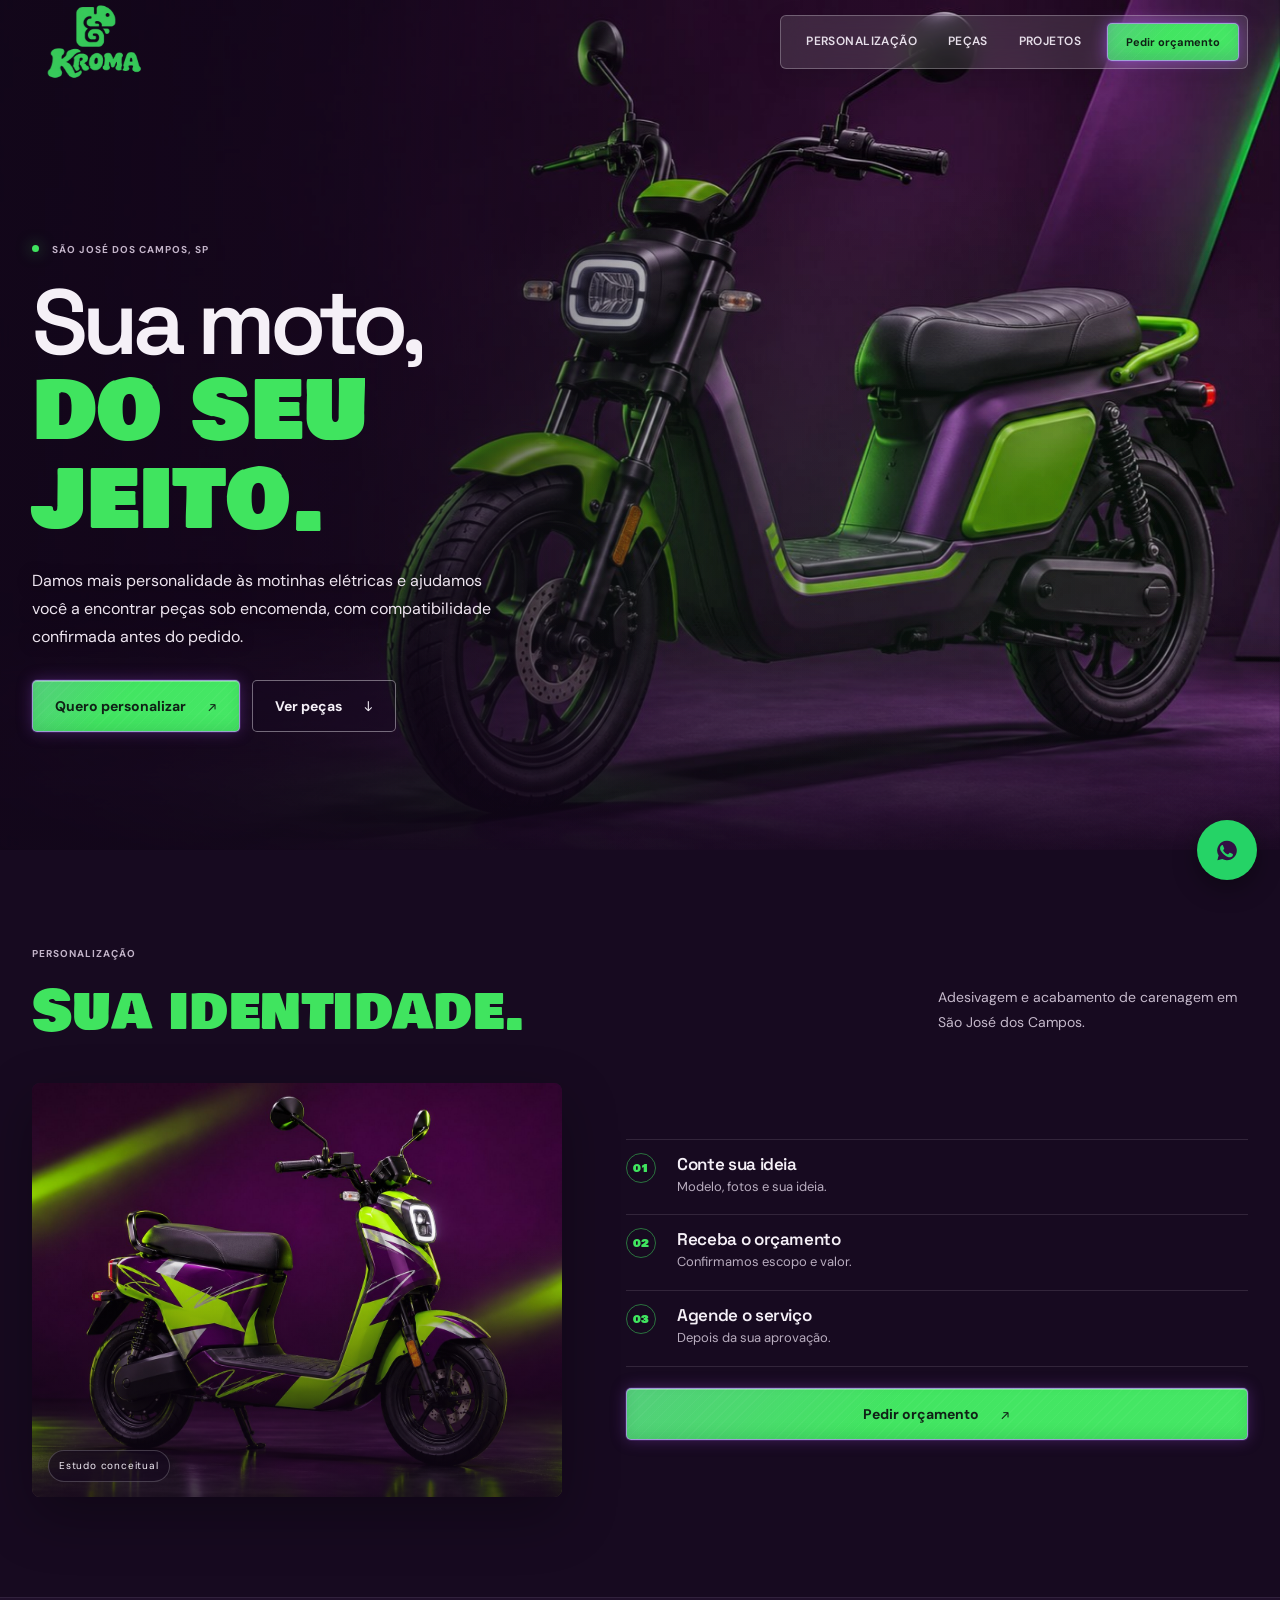
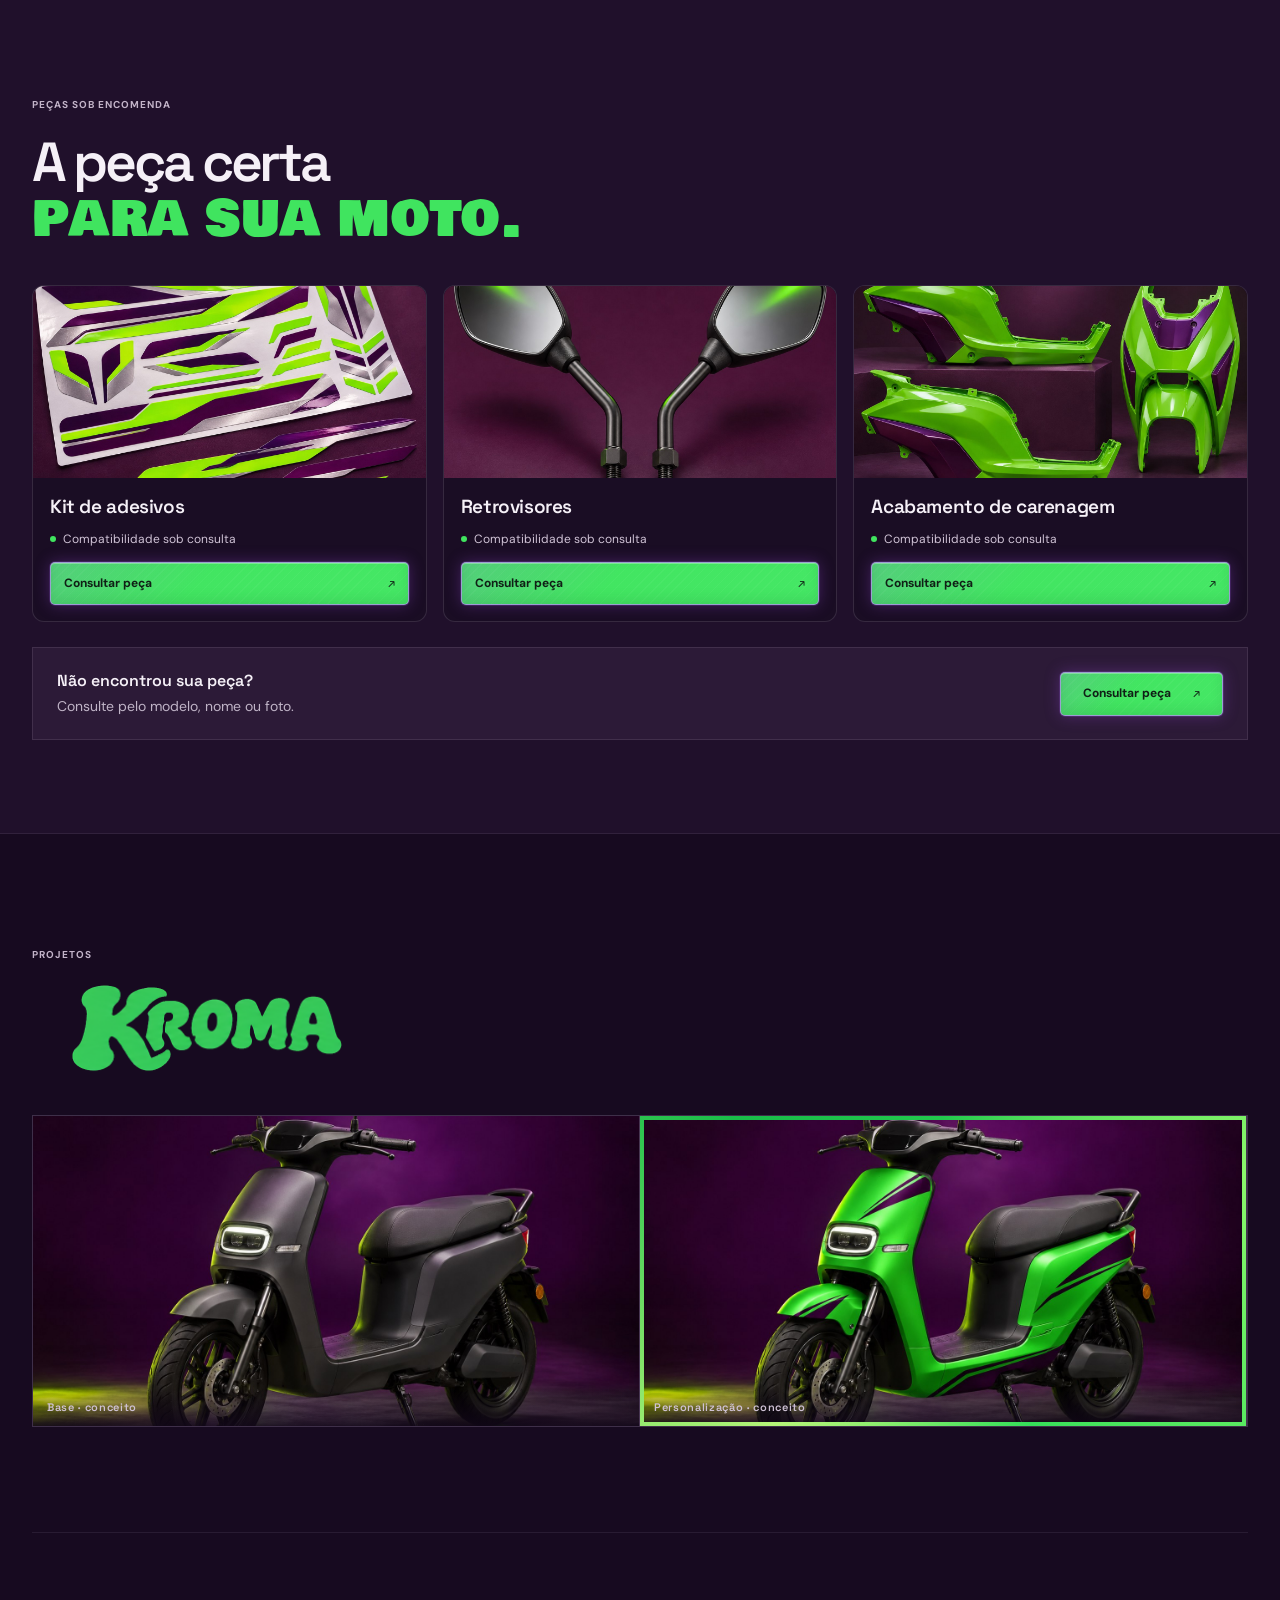
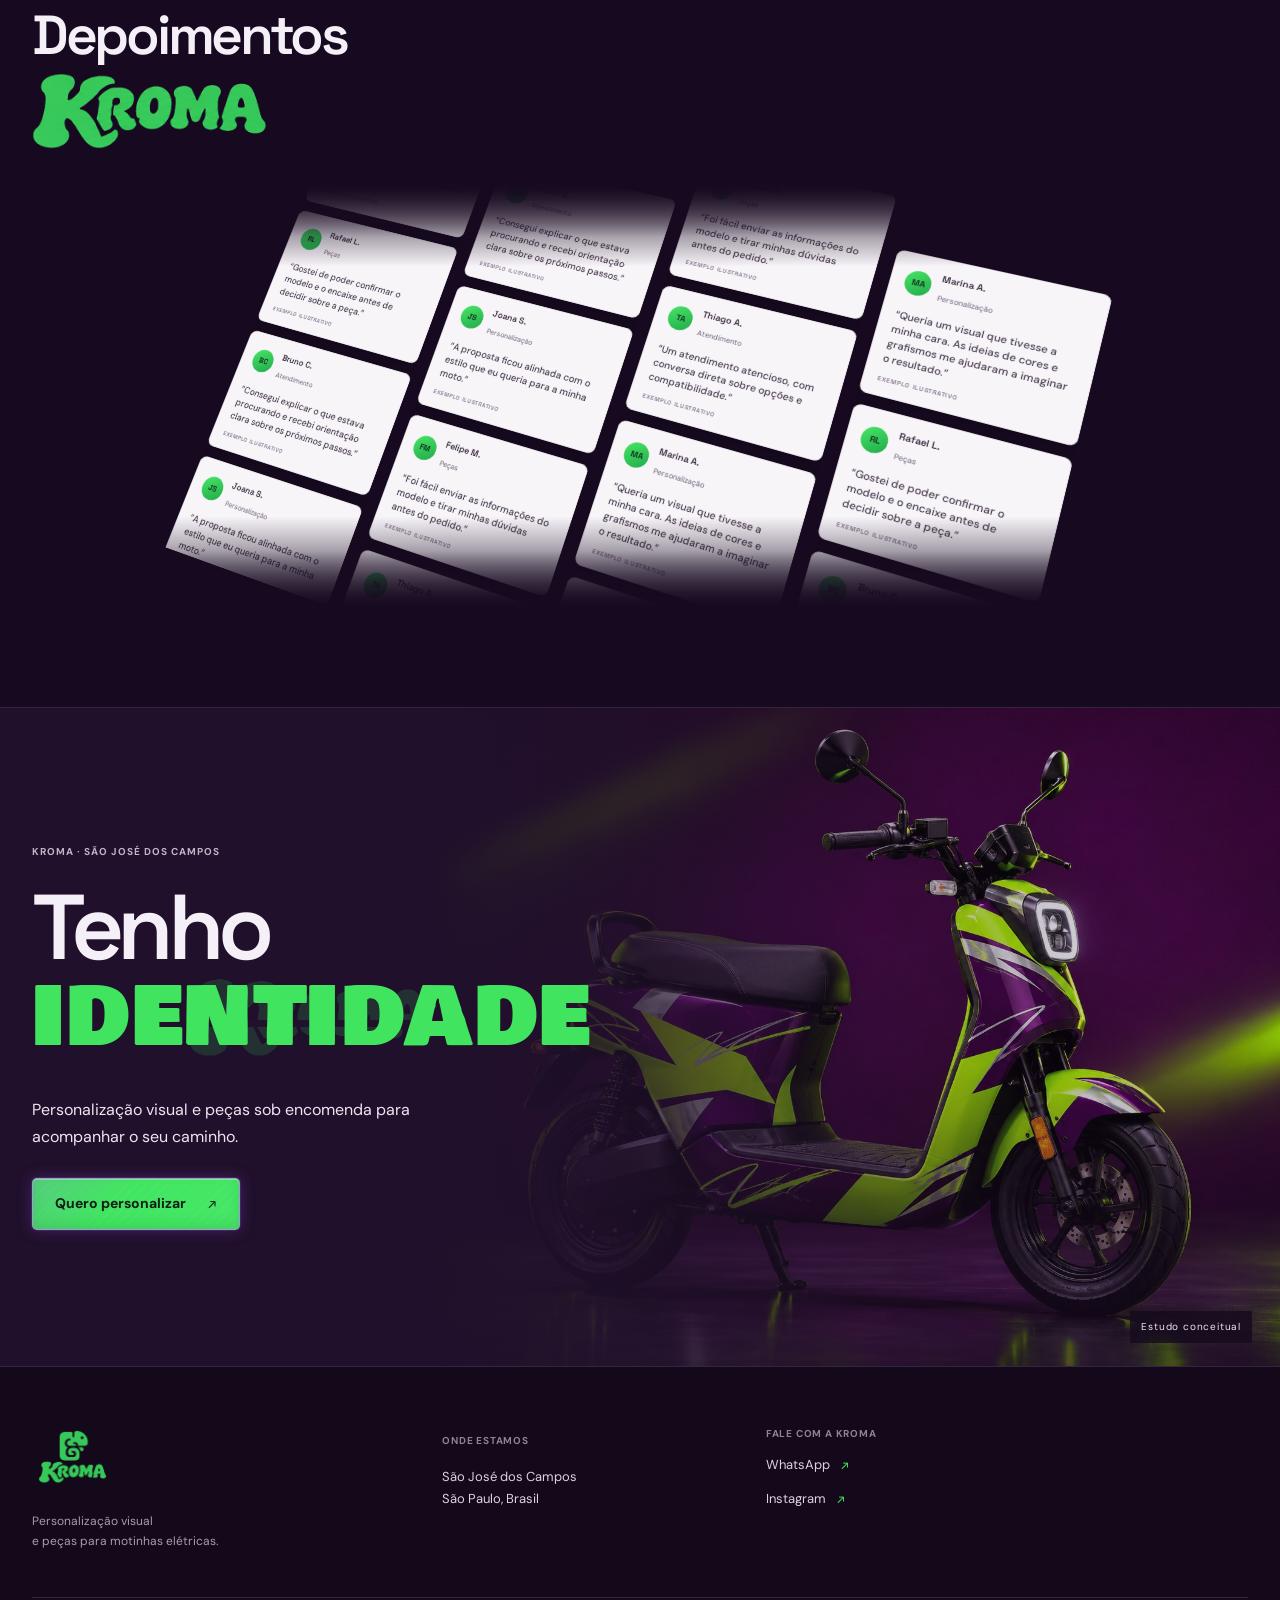
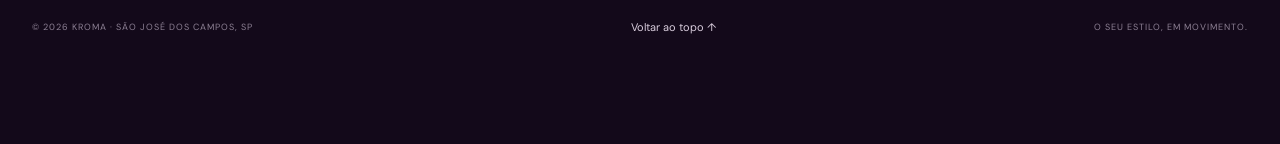
==== index.html @ 363a891a "Create KROMA website and prepare GitHub Pages" ====
<!doctype html>
<html lang="pt-BR">
<head>
  <meta charset="utf-8">
  <meta name="viewport" content="width=device-width, initial-scale=1">
  <meta name="theme-color" content="#170a20">
  <meta name="description" content="Personalização visual e peças sob encomenda para motos elétricas em São José dos Campos. KROMA — sua moto, sua identidade.">
  <title>KROMA — Sua moto, sua identidade</title>
  <link rel="icon" type="image/png" href="assets/brand/kroma-simbolo.png">
  <link rel="preconnect" href="https://fonts.googleapis.com">
  <link rel="preconnect" href="https://fonts.gstatic.com" crossorigin>
  <link href="https://fonts.googleapis.com/css2?family=Bowlby+One+SC&family=DM+Sans:wght@400;500;600;700&family=Space+Grotesk:wght@400;500;600;700&display=swap" rel="stylesheet">
  <link rel="stylesheet" href="styles.css">
</head>
<body>
  <a class="skip-link" href="#conteudo">Pular para o conteúdo</a>
  <header class="site-header">
    <div class="header-inner">
      <a class="brand" href="#inicio" aria-label="KROMA — início"><img src="assets/brand/kroma-logo-vertical.png" alt=""></a>
      <div class="nav-shell">
        <nav class="site-nav" id="site-nav" aria-label="Navegação principal">
          <a href="#personalizacao">Personalização</a><a href="#pecas">Peças</a><a href="#projetos">Projetos</a>
        </nav>
        <div class="header-actions"><button class="button button-small button-primary contact-action" data-contact="quote" type="button">Pedir orçamento</button><button class="menu-toggle" type="button" aria-label="Abrir menu" aria-expanded="false" aria-controls="site-nav"><span class="menu-glyph" aria-hidden="true"><i></i><i></i><i></i></span></button></div>
      </div>
    </div>
  </header>
  <main id="conteudo">
    <section class="hero" id="inicio" aria-labelledby="hero-title">
      <div class="hero-copy">
        <p class="eyebrow"><span class="eyebrow-dot"></span> São José dos Campos, SP</p>
        <h1 id="hero-title">Sua moto,<br><span>do seu jeito.</span></h1>
        <p class="hero-intro">Damos mais personalidade às motinhas elétricas e ajudamos você a encontrar peças sob encomenda, com compatibilidade confirmada antes do pedido.</p>
        <div class="hero-actions"><a class="button button-primary" href="#personalizacao">Quero personalizar <span aria-hidden="true">↗</span></a><a class="button button-ghost" href="#pecas">Ver peças <span aria-hidden="true">↓</span></a></div>
      </div>
      <div class="hero-visual" role="img" aria-label="Imagem conceitual de uma motinha elétrica personalizada; não representa um projeto realizado pela KROMA.">
        <div class="visual-frame"><picture><source media="(max-width: 760px)" srcset="assets/images/kroma-hero-mobile.png"><img src="assets/images/kroma-hero-conceito.jpg" alt=""></picture></div>
        <div class="visual-caption"><span>CONCEITO KROMA</span><span>São José dos Campos</span></div>
      </div>
    </section>
    <section class="section-shell service-section" id="personalizacao" aria-labelledby="custom-title">
      <div class="section-heading"><div><p class="eyebrow">Personalização</p><h2 id="custom-title"><span>Sua identidade.</span></h2></div><p class="section-summary">Adesivagem e acabamento de carenagem em São José dos Campos.</p></div>
      <div class="service-content">
        <div class="service-details">
          <div class="steps">
            <article class="step"><span class="step-num">01</span><div><h3>Conte sua ideia</h3><p>Modelo, fotos e sua ideia.</p></div></article>
            <article class="step"><span class="step-num">02</span><div><h3>Receba o orçamento</h3><p>Confirmamos escopo e valor.</p></div></article>
            <article class="step"><span class="step-num">03</span><div><h3>Agende o serviço</h3><p>Depois da sua aprovação.</p></div></article>
          </div>
          <button class="button button-primary contact-action" data-contact="quote" type="button">Pedir orçamento <span aria-hidden="true">↗</span></button><p class="contact-status" data-status="quote" role="status" hidden></p>
        </div>
        <div class="service-art"><img src="assets/images/personalizacao-conceito.jpg" alt="Estudo conceitual de motinha elétrica com grafismos ousados em verde, roxo e prata"><span>Estudo conceitual</span></div>
      </div>
    </section>
    <section class="parts-section" id="pecas" aria-labelledby="parts-title"><div class="section-shell">
      <div class="section-heading parts-heading"><div><p class="eyebrow">Peças sob encomenda</p><h2 id="parts-title">A peça certa<br><span>para sua moto.</span></h2></div></div>
      <div class="product-grid" id="product-grid" aria-live="polite"></div>
      <div class="order-strip order-strip-simple" id="como-encomendar"><div class="order-copy"><h3>Não encontrou sua peça?</h3><p>Consulte pelo modelo, nome ou foto.</p></div><button class="button button-primary contact-action" data-contact="parts" type="button">Consultar peça <span aria-hidden="true">↗</span></button></div><p class="contact-status parts-status" data-status="parts" role="status" hidden></p>
    </div></section>
    <section class="project-section section-shell" id="projetos" aria-labelledby="project-title">
      <div class="project-top"><div><p class="eyebrow">Projetos</p><h2 id="project-title"><img class="kroma-wordmark kroma-wordmark-project" src="assets/brand/kroma-wordmark.png" alt="KROMA"></h2></div></div>
      <div class="project-card"><figure class="project-photo"><img src="assets/images/estudo-antes.jpg" alt="Estudo visual conceitual de motinha elétrica em tom grafite"><figcaption class="photo-caption">Base · conceito</figcaption></figure><figure class="project-photo project-photo-after"><img src="assets/images/estudo-depois.jpg" alt="Estudo visual conceitual da motinha com carenagem verde e grafismos roxos"><figcaption class="photo-caption">Personalização · conceito</figcaption></figure></div>
    </section>
    <section class="reviews-section section-shell" id="avaliacoes" aria-labelledby="reviews-title">
      <div class="reviews-heading"><div><h2 id="reviews-title">Depoimentos</h2><img class="kroma-wordmark kroma-wordmark-reviews" src="assets/brand/kroma-wordmark.png" alt="KROMA"></div></div>
      <div class="review-stage" role="group" aria-label="Exemplos fictícios de depoimentos, criados apenas para pré-visualização">
        <div class="review-columns" id="review-columns"></div>
        <div class="review-fade" aria-hidden="true"></div>
      </div>
    </section>
    <section class="future-section" id="future-section" aria-labelledby="cta-title"><div class="future-visual"><picture><source media="(max-width: 760px)" srcset="assets/images/kroma-identidade-mobile.png"><img src="assets/images/personalizacao-conceito.jpg" alt="Imagem conceitual de uma motinha elétrica com visual personalizado"></picture><span>Estudo conceitual</span></div><div class="section-shell future-content"><p class="eyebrow">KROMA · SÃO JOSÉ DOS CAMPOS</p><h2 id="cta-title" aria-label="Tenho identidade.">Tenho<br><span class="identity-swap"><span class="identity-kroma" aria-hidden="true"><img class="identity-kroma-mark" src="assets/brand/kroma-wordmark.png" alt=""></span><span class="identity-replacement" aria-hidden="true">identidade</span></span><span class="sr-only">identidade.</span></h2><p>Personalização visual e peças sob encomenda para acompanhar o seu caminho.</p><a class="button button-primary" href="#personalizacao">Quero personalizar <span aria-hidden="true">↗</span></a></div></section>
  </main>
  <footer class="site-footer"><div class="section-shell footer-main"><div class="footer-brand"><a class="brand brand-footer" href="#inicio" aria-label="KROMA — voltar ao início"><img src="assets/brand/kroma-logo-vertical.png" alt=""></a><p>Personalização visual<br>e peças para motinhas elétricas.</p></div><div class="footer-location"><span class="footer-label">ONDE ESTAMOS</span><p>São José dos Campos<br>São Paulo, Brasil</p></div><div class="footer-contact"><span class="footer-label">FALE COM A KROMA</span><button class="footer-link contact-action" data-contact="footer" type="button">WhatsApp <span aria-hidden="true">↗</span></button><span class="contact-status" data-status="footer" role="status" hidden></span><a class="footer-link instagram-link" href="#">Instagram <span aria-hidden="true">↗</span></a></div></div><div class="section-shell footer-bottom"><span>© <span id="year"></span> KROMA · SÃO JOSÉ DOS CAMPOS, SP</span><a href="#inicio">Voltar ao topo ↑</a><span>O SEU ESTILO, EM MOVIMENTO.</span></div></footer>
    <button class="whatsapp-float contact-action" data-contact="quote" type="button" aria-label="Falar com a KROMA pelo WhatsApp"><svg viewBox="0 0 24 24" aria-hidden="true"><path class="whatsapp-mark" d="M12 2.15a9.78 9.78 0 0 0-8.34 14.88l-1.3 4.82 4.94-1.3A9.8 9.8 0 1 0 12 2.15Z"/><path class="whatsapp-handset" d="M8.25 6.65c-.34-.12-.7-.14-1.04-.1-.35.04-.75.28-1.04.62-.3.35-1.1 1.08-1.1 2.65s1.13 3.07 1.28 3.28c.16.22 2.2 3.55 5.4 4.82 2.67 1.06 3.22.85 3.8.8.58-.06 1.88-.77 2.15-1.52.26-.75.26-1.39.18-1.52-.08-.14-.3-.22-.63-.39l-2.2-1.05c-.3-.14-.52-.21-.74.14-.22.35-.85 1.06-1.04 1.28-.19.22-.38.25-.7.08-.32-.16-1.35-.5-2.57-1.54-.95-.8-1.59-1.8-1.78-2.12-.19-.32-.02-.5.14-.66.14-.14.32-.37.48-.55.16-.19.21-.32.32-.54.11-.21.05-.4-.03-.56-.08-.16-.72-1.72-1.01-2.36-.25-.56-.52-.55-.72-.56Z"/></svg></button>
  <p class="contact-toast" data-status="global" role="status" hidden></p>
  <script src="app.js" defer></script>
</body>
</html>
---- styles.css ----
/* Edite catálogo, número e redes sociais em CONFIG, no início de app.js. */
:root{--ink:#f5f0f7;--muted:#b9adbf;--violet:#170a20;--violet-2:#21102d;--violet-3:#2a1735;--green:#40e45f;--green-dark:#23c94b;--line:rgba(240,227,247,.14);--display:"Space Grotesk",Arial,sans-serif;--body:"DM Sans",Arial,sans-serif;--max:1240px}
*{box-sizing:border-box}html{scroll-behavior:smooth;scroll-padding-top:96px}body{margin:0;background:var(--violet);color:var(--ink);font-family:var(--body);font-size:16px;line-height:1.6;-webkit-font-smoothing:antialiased}a{color:inherit;text-decoration:none}button{font:inherit}.skip-link{position:absolute;left:12px;top:-60px;background:var(--green);color:#0d1510;padding:10px 14px;z-index:99;font-weight:700}.skip-link:focus{top:10px}:focus-visible{outline:3px solid var(--green);outline-offset:4px}.section-shell{width:min(calc(100% - 64px),var(--max));margin-inline:auto}.site-header{height:82px;position:sticky;top:0;z-index:20;background:rgba(23,10,32,.94);backdrop-filter:blur(15px);border-bottom:1px solid var(--line)}.header-inner{height:100%;width:min(calc(100% - 64px),var(--max));margin:auto;display:flex;align-items:center;justify-content:space-between}.brand{display:inline-flex;align-items:center;justify-content:flex-start}.brand img{width:75px;height:62px;object-fit:contain}.site-nav{display:flex;align-items:center;gap:38px;font-size:14px;font-weight:600}.site-nav>a{color:#e7dfea;transition:color .18s}.site-nav>a:hover,.footer-link:hover{color:var(--green)}.menu-toggle{display:none}.button{min-height:52px;display:inline-flex;align-items:center;justify-content:center;gap:22px;padding:0 22px;border-radius:5px;border:1px solid transparent;font-size:14px;font-weight:700;cursor:pointer;transition:transform .18s,background .18s,color .18s}.button:hover:not(:disabled){transform:translateY(-2px)}.button-primary{background:var(--green);color:#102016}.button-primary:hover:not(:disabled){background:#63f37b}.button-ghost{border-color:rgba(245,240,247,.42);background:rgba(23,10,32,.38);color:var(--ink)}.button-ghost:hover{border-color:var(--green);color:var(--green)}.button-small{min-height:42px;padding-inline:17px;gap:10px;font-size:13px}.button:disabled{cursor:not-allowed;background:#3a3040;border-color:#4c4252;color:#c1b9c7;opacity:1}
.hero{min-height:670px;padding-top:75px;display:grid;grid-template-columns:.84fr 1.16fr;grid-template-rows:1fr auto;column-gap:50px;position:relative}.hero-copy{padding-top:31px;max-width:540px}.eyebrow{margin:0 0 21px;font-size:11px;letter-spacing:.15em;font-weight:700;color:#c3b4c9;text-transform:uppercase}.eyebrow-dot,.live-dot{width:7px;height:7px;border-radius:50%;display:inline-block;background:var(--green);margin-right:10px;vertical-align:1px;box-shadow:0 0 15px rgba(64,228,95,.65)}.hero h1{font:600 clamp(52px,6vw,78px)/.99 var(--display);letter-spacing:-.065em;margin:0 0 24px}.hero h1 span,.section-heading h2 span,.project-top h2 span,.cta-inner h2 span{color:var(--green)}.hero-intro{max-width:440px;color:#d0c6d4;font-size:16px;line-height:1.75;margin-bottom:29px}.hero-actions{display:flex;gap:12px;flex-wrap:wrap}.hero-note{margin:22px 0 0;font-size:12px;color:#ada0b4}.hero-note span{color:var(--green);margin-right:7px}.hero-visual{align-self:center;position:relative;padding:0 10px 0 0}.visual-frame{height:auto;aspect-ratio:1.5;background:linear-gradient(145deg,#34213e 0%,#281333 59%,#1e1029 100%);border:1px solid rgba(245,240,247,.16);position:relative;overflow:hidden}.visual-frame:before{content:"";position:absolute;inset:0;background:radial-gradient(ellipse at 67% 62%,rgba(64,228,95,.15),transparent 49%);z-index:1;pointer-events:none}.visual-frame>img{height:100%;width:100%;object-fit:cover;display:block;opacity:.96}.visual-label{position:absolute;bottom:18px;left:18px;display:flex;align-items:center;gap:9px;padding:11px 13px;background:rgba(20,10,29,.9);border:1px solid rgba(255,255,255,.16);font-size:10px;line-height:1.5;color:#c7bacd;z-index:2}.visual-label .live-dot{margin:0}.visual-label strong{font-size:12px;color:white}.visual-index{position:absolute;right:18px;top:16px;color:#eee5ef;font:600 11px var(--display);letter-spacing:.14em;z-index:2}.visual-caption{display:flex;justify-content:space-between;padding:10px 2px;color:#a79aad;font-size:9px;letter-spacing:.13em;text-transform:uppercase}.hero-bottom{grid-column:1/-1;border-top:1px solid var(--line);padding:17px 0 16px;margin-top:35px;display:flex;justify-content:space-between;color:#95879b;font:600 10px var(--display);letter-spacing:.14em}.hero-bottom a{color:#ded3e3}.hero-bottom a span{margin-left:10px;color:var(--green)}
.intro-band{background:var(--green);color:#122019}.intro-band-inner{width:min(calc(100% - 64px),var(--max));min-height:156px;margin:auto;display:flex;align-items:center;gap:52px;position:relative;overflow:hidden}.intro-band p{margin:0;font:600 22px/1.35 var(--display);letter-spacing:-.035em}.intro-band p span{font-size:16px;font-weight:500;letter-spacing:-.015em;opacity:.72}.intro-divider{height:54px;width:1px;background:rgba(15,37,22,.3)}.band-mark{font:700 120px/.8 var(--display);letter-spacing:-.12em;position:absolute;right:16px;bottom:-24px;color:rgba(15,37,22,.1)}.service-section{padding-top:113px;padding-bottom:122px}.section-heading,.project-top{display:flex;align-items:flex-end;justify-content:space-between;gap:60px}.section-heading h2,.project-top h2,.cta-inner h2{font:600 clamp(39px,4.3vw,55px)/1.03 var(--display);letter-spacing:-.06em;margin:0}.section-summary{max-width:425px;color:#c5b9cb;font-size:15px;line-height:1.8;margin:0 0 5px}.service-content{display:grid;grid-template-columns:.94fr 1.06fr;gap:78px;margin-top:56px;align-items:center}.service-art{height:432px;background:#22122d;border:1px solid var(--line);position:relative;overflow:hidden}.service-art img{width:100%;height:100%;object-fit:cover}.service-art>span{position:absolute;bottom:15px;left:17px;color:#b9aabe;font-size:9px;letter-spacing:.14em}.service-lead{max-width:470px;font-size:17px;line-height:1.6;color:white;margin:0 0 22px}.steps{border-top:1px solid var(--line)}.step{min-height:92px;padding:17px 0;display:grid;grid-template-columns:38px 1fr 22px;gap:14px;border-bottom:1px solid var(--line)}.step-num{font:600 12px var(--display);color:var(--green);padding-top:3px}.step h3{margin:0 0 4px;font:600 17px var(--display);letter-spacing:-.02em}.step p{margin:0;color:#b9adbf;font-size:13px;line-height:1.6}.step-arrow{color:#85798b;font-size:17px}.service-tags{display:flex;flex-wrap:wrap;gap:8px;margin:19px 0 23px}.service-tags span{padding:6px 10px;border:1px solid rgba(244,230,250,.2);border-radius:2px;color:#ddd1e2;font-size:10px}.contact-status{color:#ffe2a1;font-size:12px;margin:10px 0 0}.contact-status[hidden]{display:none}
.parts-section{padding:99px 0 93px;background:#20102b;border-block:1px solid rgba(240,227,247,.08)}.parts-heading{margin-bottom:37px}.parts-heading .section-summary{margin-bottom:15px}.catalog-note{max-width:430px;margin:0;color:#a99cad;font-size:11px;line-height:1.7}.catalog-note span{display:inline-flex;align-items:center;justify-content:center;width:15px;height:15px;border:1px solid #766a7c;border-radius:50%;margin-right:6px;font-size:10px}.product-grid{display:grid;grid-template-columns:repeat(3,1fr);gap:16px}.product-card{border:1px solid rgba(239,228,245,.13);background:#1a0d24;min-width:0}.product-art{height:192px;position:relative;overflow:hidden;background:#281534}.product-art img{width:100%;height:100%;display:block;object-fit:cover}.product-art-label{position:absolute;left:12px;top:12px;padding:5px 8px;background:rgba(20,10,29,.86);font-size:8px;letter-spacing:.12em;color:#d7cbdc}.product-body{padding:17px 17px 16px}.product-body h3{font:600 18px/1.25 var(--display);letter-spacing:-.02em;margin:0 0 7px}.product-body p{margin:0;color:#b6a9bd;font-size:12px;line-height:1.6;min-height:40px}.compatibility{display:flex;align-items:center;gap:7px;margin:14px 0 15px;color:#d0c3d6;font-size:10px}.compatibility:before{content:"";width:6px;height:6px;flex:0 0 6px;border-radius:50%;background:var(--green)}.product-body .button{width:100%;min-height:43px;font-size:12px;justify-content:space-between;padding-inline:13px}.parts-bottom{margin-top:24px;display:flex;justify-content:space-between;color:#9d91a3;font:600 9px var(--display);letter-spacing:.13em}.text-link{color:#e8ddea;font-size:12px;letter-spacing:0;text-transform:none}.text-link span{color:var(--green);margin-left:8px}.order-strip{margin-top:39px;padding:22px 24px;display:grid;grid-template-columns:40px 1fr auto;gap:18px;align-items:center;background:#2c1a37;border:1px solid rgba(242,230,248,.1)}.order-icon{width:37px;height:37px;border:1px solid rgba(64,228,95,.5);color:var(--green);display:grid;place-items:center}.order-strip h3{font:600 16px var(--display);margin:0 0 4px}.order-strip p{font-size:12px;color:#c0b4c7;margin:0;max-width:550px}.order-strip .button{min-height:44px;font-size:12px}.parts-status{margin-left:82px}
.project-section{padding-top:113px;padding-bottom:105px}.project-top{margin-bottom:43px}.project-top h2{font-size:clamp(40px,4vw,51px)}.project-card{display:grid;grid-template-columns:1fr 1fr .82fr;border:1px solid var(--line);background:#21112c;min-height:300px}.project-photo{position:relative;min-height:300px;background:#2b1935;border-right:1px solid var(--line);overflow:hidden}.project-photo:before{position:absolute;inset:0;content:"";background:linear-gradient(135deg,rgba(255,255,255,.045),transparent 45%),repeating-linear-gradient(135deg,transparent 0 16px,rgba(255,255,255,.016) 16px 17px)}.project-photo-after{background:#261532}.project-empty{position:absolute;inset:0;display:flex;align-items:center;justify-content:center;gap:13px;color:#a99bab;font-size:9px;line-height:1.6;letter-spacing:.13em}.project-empty strong{color:#f6eff8;font-size:11px}.project-symbol{font:600 50px/.9 var(--display);color:var(--green);opacity:.8}.photo-caption{position:absolute;left:14px;bottom:12px;color:#cfc2d5;font:600 9px var(--display);letter-spacing:.14em}.project-message{padding:31px 27px;display:flex;flex-direction:column;align-items:flex-start}.status-pill{font-size:8px;letter-spacing:.12em;color:var(--green);border:1px solid rgba(64,228,95,.37);padding:5px 7px}.status-pill i{display:inline-block;width:5px;height:5px;border-radius:50%;background:var(--green);margin-right:5px;vertical-align:1px}.project-message h3{font:600 24px/1.16 var(--display);letter-spacing:-.04em;margin:26px 0 11px}.project-message p{font-size:12px;line-height:1.7;color:#bbaec2}.project-code{margin-top:auto;padding-top:17px;color:#93869a;font:600 9px var(--display);letter-spacing:.13em}.project-foot{display:flex;justify-content:space-between;margin-top:12px;color:#978a9d;font:600 9px var(--display);letter-spacing:.13em}
.cta-section{background:#2a1735;border-block:1px solid rgba(240,227,247,.1);overflow:hidden}.cta-inner{min-height:260px;display:grid;grid-template-columns:1fr .7fr;align-items:center;position:relative}.cta-inner h2{font-size:48px}.cta-inner>div:nth-child(2){padding-left:30px;z-index:1}.cta-inner>div:nth-child(2)>p{max-width:360px;color:#c6bacb;font-size:14px;line-height:1.7;margin-bottom:18px}.cta-mark{position:absolute;width:230px;height:230px;object-fit:contain;right:-15px;top:15px;opacity:.08}.site-footer{background:#13091a}.footer-main{padding-top:59px;padding-bottom:46px;display:grid;grid-template-columns:1.3fr 1fr 1fr .55fr;gap:35px;border-bottom:1px solid var(--line)}.brand-footer img{width:75px;height:62px}.footer-brand>p{font-size:12px;color:#a99cad;line-height:1.7;margin:15px 0 0}.footer-label{font-size:9px;letter-spacing:.14em;color:#8f8295;font-weight:700}.footer-location p{font-size:13px;line-height:1.7;color:#ddd2e1;margin:14px 0 0}.footer-contact{display:flex;flex-direction:column;align-items:flex-start}.footer-link{padding:0;margin:13px 0 0;background:none;border:0;color:#ddd2e1;font-size:13px;cursor:pointer}.footer-link span{color:var(--green);margin-left:8px}.footer-logo{height:96px;overflow:hidden;align-self:center}.footer-logo img{width:100%;height:100%;object-fit:contain}.footer-bottom{min-height:58px;display:flex;justify-content:space-between;align-items:center;color:#8d8094;font-size:9px;letter-spacing:.11em}.footer-bottom a{color:#d9cddd;letter-spacing:0;font-size:11px}
@media(max-width:900px){.section-shell,.header-inner,.intro-band-inner{width:min(calc(100% - 42px),var(--max))}.hero{display:flex;flex-direction:column;min-height:auto;padding-top:54px;gap:0}.hero-copy{max-width:640px;padding:0 0 24px}.hero h1{font-size:clamp(58px,8vw,72px)}.hero-visual{width:100%}.visual-frame{height:auto;aspect-ratio:1.5}.service-content{gap:38px}.service-art{height:375px}.site-nav{gap:22px}.section-heading,.project-top{gap:35px}.project-card{grid-template-columns:1fr 1fr .9fr}.project-message{padding:25px 19px}.project-message h3{font-size:21px}.product-art{height:165px}}
@media(max-width:760px){html{scroll-padding-top:76px}.section-shell,.header-inner,.intro-band-inner{width:calc(100% - 40px)}.site-header{height:68px}.brand img{width:68px;height:56px}.menu-toggle{display:flex;align-items:center;gap:9px;background:transparent;border:1px solid rgba(240,227,247,.28);border-radius:4px;color:#f5f0f7;padding:9px 11px;font-weight:600;font-size:12px;cursor:pointer}.menu-glyph{width:15px;display:grid;gap:4px}.menu-glyph i{height:1px;width:15px;background:var(--green);display:block}.site-nav{position:absolute;top:67px;left:0;right:0;display:none;flex-direction:column;align-items:stretch;gap:0;background:#1b0c25;border-bottom:1px solid var(--line);padding:8px 20px 18px}.site-nav.is-open{display:flex}.site-nav>a{padding:13px 2px;border-bottom:1px solid rgba(245,240,247,.1);font-size:14px}.site-nav .button{margin-top:14px}.hero{display:flex;flex-direction:column;align-items:stretch;min-height:auto;padding-top:47px;gap:0}.hero-copy{padding:0}.eyebrow{font-size:9px;margin-bottom:17px}.hero h1{font-size:clamp(48px,13vw,64px);margin-bottom:19px}.hero-intro{font-size:14px;line-height:1.75;margin-bottom:21px}.button{min-height:49px;padding-inline:16px;gap:12px;font-size:12px}.hero-actions{gap:9px}.hero-note{font-size:10px;margin:16px 0 25px}.hero-visual{padding:0}.visual-frame{height:auto;aspect-ratio:1.5}.visual-caption{font-size:8px}.hero-bottom{margin-top:20px;font-size:8px}.intro-band-inner{min-height:126px;gap:17px}.intro-band p{font-size:15px;line-height:1.5}.intro-band p span{font-size:12px}.intro-divider{height:43px}.band-mark{font-size:75px;right:0;bottom:-12px}.service-section{padding-top:73px;padding-bottom:74px}.section-heading,.project-top{display:block}.section-heading h2,.project-top h2{font-size:43px}.section-summary{font-size:13px;line-height:1.75;margin-top:17px}.service-content{display:flex;flex-direction:column;gap:23px;margin-top:30px;align-items:stretch}.service-art{height:auto;aspect-ratio:1.1}.service-art>span{font-size:8px}.service-lead{font-size:15px;margin-bottom:18px}.step{min-height:84px;grid-template-columns:30px 1fr 18px;gap:10px;padding:14px 0}.step h3{font-size:15px}.step p{font-size:11px}.service-tags{gap:6px;margin:15px 0 18px}.service-tags span{font-size:9px;padding:5px 8px}.parts-section{padding:72px 0 68px}.parts-heading{margin-bottom:27px}.parts-heading .section-summary{margin-top:15px}.catalog-note{font-size:10px}.product-grid{grid-template-columns:1fr;gap:12px}.product-card{display:grid;grid-template-columns:40% 60%;min-height:170px}.product-art{height:100%;min-height:170px}.product-body{padding:13px 13px 12px}.product-body h3{font-size:15px}.product-body p{font-size:10px;min-height:0}.compatibility{font-size:9px;margin:9px 0}.product-body .button{min-height:37px;padding-inline:9px;font-size:10px}.parts-bottom{font-size:8px}.order-strip{margin-top:27px;padding:17px;grid-template-columns:33px 1fr;gap:12px}.order-icon{width:32px;height:32px}.order-strip h3{font-size:14px}.order-strip p{font-size:10px}.order-strip .button{grid-column:1/-1;width:100%}.parts-status{margin-left:0}.project-section{padding-top:73px;padding-bottom:73px}.project-top{margin-bottom:27px}.project-top .section-summary{margin-top:14px}.project-card{grid-template-columns:1fr 1fr}.project-photo{min-height:180px}.project-message{grid-column:1/-1;border-top:1px solid var(--line);padding:21px}.project-message h3{font-size:22px;margin:17px 0 7px}.project-message p{font-size:11px;margin-bottom:11px}.project-code{padding-top:5px}.project-empty{gap:8px;font-size:8px}.project-symbol{font-size:37px}.project-foot{font-size:7px}.cta-inner{min-height:auto;padding-top:51px;padding-bottom:47px;display:block}.cta-inner h2{font-size:42px}.cta-inner>div:nth-child(2){padding:0;margin-top:17px}.cta-inner>div:nth-child(2)>p{font-size:12px;max-width:310px;margin-bottom:13px}.cta-mark{width:145px;height:145px;right:-20px;top:49px}.footer-main{padding-top:38px;padding-bottom:31px;grid-template-columns:1fr 1fr;gap:28px 15px}.footer-logo{height:68px;grid-column:2;grid-row:1;align-self:start}.footer-brand{grid-column:1;grid-row:1}.footer-contact{grid-column:2;grid-row:2}.footer-location{grid-column:1;grid-row:2}.footer-bottom{min-height:55px;flex-wrap:wrap;gap:8px;padding-top:12px;padding-bottom:12px;font-size:7px}.footer-bottom a{font-size:10px}.footer-bottom span:last-child{display:none}}
@media(prefers-reduced-motion:reduce){html{scroll-behavior:auto}*,*:before,*:after{transition:none!important;animation:none!important}}




.contact-toast{position:fixed;right:20px;bottom:20px;z-index:50;max-width:min(420px,calc(100vw - 40px));padding:13px 16px;background:#fff2c8;color:#302513;border:1px solid #ebd293;border-radius:4px;box-shadow:0 12px 38px #0d071299;font-size:13px;line-height:1.5}.contact-toast[hidden]{display:none}
.product-status{margin-top:8px}

/* Banner visual de abertura, inspirado na presença de produto da referência. */
.site-header{position:sticky;top:0;margin-bottom:-82px;background:linear-gradient(180deg,rgba(17,7,24,.85),rgba(17,7,24,.14));border-bottom:1px solid rgba(245,240,247,.12);backdrop-filter:none}
.hero{width:100%;max-width:none;margin:0;height:min(850px,100svh);min-height:720px;padding:132px max(32px,calc((100% - var(--max))/2)) 0;display:flex;flex-direction:column;align-items:flex-start;justify-content:center;gap:0;position:relative;isolation:isolate;overflow:hidden}
.hero-copy{max-width:560px;padding:0;position:relative;z-index:2;margin:auto 0}.hero h1{font-size:clamp(62px,7.3vw,92px);line-height:.95}.hero-intro{max-width:460px;color:#eee5f0;text-shadow:0 1px 14px rgba(15,6,21,.7)}
.hero-visual{position:absolute;inset:0;z-index:0;padding:0;width:100%;height:100%}.visual-frame{height:100%;aspect-ratio:auto;background:#1d0d28;border:0}.visual-frame>img{position:absolute;inset:0;width:100%;height:100%;object-fit:cover;object-position:center center}.visual-frame:before{background:linear-gradient(90deg,rgba(18,7,26,.92) 0%,rgba(18,7,26,.76) 27%,rgba(18,7,26,.25) 53%,rgba(18,7,26,.04) 100%),linear-gradient(0deg,rgba(18,7,26,.74) 0%,transparent 28%),radial-gradient(ellipse at 67% 62%,rgba(64,228,95,.11),transparent 49%)}.visual-label{right:max(28px,calc((100% - var(--max))/2));left:auto;bottom:62px;background:rgba(20,10,29,.8);backdrop-filter:blur(8px)}.visual-index{right:max(32px,calc((100% - var(--max))/2));top:112px}.visual-caption{display:none}.hero-bottom{grid-column:auto;position:relative;z-index:2;width:100%;margin:0 0 0 auto;padding:17px 0 16px;color:#d4c7d9;border-color:rgba(245,240,247,.24)}
@media(max-width:900px){.site-header{margin-bottom:-82px}.hero{min-height:720px;height:min(860px,100svh);padding:128px 32px 0}.hero-copy{max-width:620px}.hero h1{font-size:clamp(60px,8vw,78px)}.visual-label{right:28px;bottom:57px}.visual-index{right:32px;top:112px}}
@media(max-width:760px){.site-header{height:68px;margin-bottom:-68px;background:linear-gradient(180deg,rgba(17,7,24,.96),rgba(17,7,24,.32))}.hero{height:auto;min-height:0;padding:111px 20px 0;display:flex;flex-direction:column;align-items:stretch;justify-content:flex-start;overflow:hidden}.hero-copy{max-width:none;margin:0;padding:0}.hero h1{font-size:clamp(49px,12.5vw,64px);line-height:.99}.hero-intro{max-width:440px}.hero-visual{position:relative;inset:auto;z-index:0;width:calc(100% + 40px);height:clamp(210px,62vw,278px);margin:22px -20px 0;padding:0}.visual-frame{height:100%;aspect-ratio:auto;border-block:1px solid rgba(245,240,247,.15)}.visual-frame>img{object-position:58% center}.visual-frame:before{background:linear-gradient(0deg,rgba(18,7,26,.42),transparent 35%)}.visual-label{right:12px;left:auto;bottom:12px;padding:8px 10px;font-size:9px}.visual-label strong{font-size:10px}.visual-index{right:13px;top:12px}.hero-bottom{width:100%;margin:0;padding:15px 0;font-size:8px}.hero-note{margin-bottom:0}}



/* Ajustes de leitura para as seções revisadas */
.service-content{grid-template-columns:1.04fr .96fr;gap:52px;margin-top:38px}
.service-art{height:auto;aspect-ratio:1.34}
.service-art img{display:block}
.service-lead{font-size:15px;margin-bottom:13px}
.step{min-height:74px;padding:12px 0;grid-template-columns:30px 1fr;gap:11px}
.step h3{font-size:15px;margin-bottom:3px}
.step p{font-size:12px}
.service-note{margin:18px 0;color:#c5b9cb;font-size:12px}
.parts-heading{align-items:flex-end}
.parts-heading .section-summary{max-width:330px;margin-bottom:5px}
.product-body p{min-height:0}
.compatibility{margin:11px 0 13px}
.order-strip{margin-top:25px}
.project-photo{margin:0;min-height:310px}
.project-photo:before{display:none}
.project-photo img{width:100%;height:100%;position:absolute;inset:0;object-fit:cover;display:block}
.photo-caption{z-index:1;left:0;right:0;bottom:0;padding:12px 14px;background:linear-gradient(0deg,rgba(17,7,24,.9),transparent);font-size:9px}
.project-message{background:#21112c}
.status-pill{font-size:8px}
@media(max-width:900px){.service-content{gap:32px}.project-photo{min-height:250px}}
@media(max-width:760px){.service-content{gap:24px;margin-top:24px}.service-art{aspect-ratio:1.55}.step{min-height:68px;padding:11px 0}.step p{font-size:11px}.service-note{margin:13px 0;font-size:11px}.parts-heading .section-summary{max-width:100%}.order-strip{margin-top:22px}.project-photo{min-height:clamp(175px,51vw,225px)}.project-photo img{object-position:center}.photo-caption{padding:9px 8px;font-size:8px}.project-message p{max-width:40ch}}
/* Botão flutuante do WhatsApp */
.whatsapp-float{position:fixed;right:23px;bottom:calc(20px + env(safe-area-inset-bottom));z-index:60;display:flex;align-items:center;justify-content:center;gap:10px;min-height:56px;padding:0 20px;border:1px solid rgba(232,255,234,.72);border-radius:999px;background:#28d566;color:#102216;font:700 13px var(--display);cursor:pointer;box-shadow:0 0 0 0 rgba(40,213,102,.45),0 10px 30px rgba(0,0,0,.38);animation:whatsapp-glow 2.8s ease-out infinite}
.whatsapp-float svg{width:24px;height:24px;fill:none;stroke:currentColor;stroke-width:1.8;stroke-linecap:round;stroke-linejoin:round;flex:0 0 24px}
.whatsapp-float svg path:last-child{stroke-width:1.7}
.whatsapp-float:hover,.whatsapp-float:focus-visible{background:#49ef7e;box-shadow:0 0 0 5px rgba(40,213,102,.18),0 12px 34px rgba(0,0,0,.48)}
.whatsapp-float:focus-visible{outline:3px solid #fff;outline-offset:4px}
.contact-toast{bottom:calc(86px + env(safe-area-inset-bottom))}
.site-footer{padding-bottom:88px}
@keyframes whatsapp-glow{0%,100%{box-shadow:0 0 0 0 rgba(40,213,102,.28),0 10px 30px rgba(0,0,0,.38)}50%{box-shadow:0 0 0 7px rgba(40,213,102,0),0 10px 32px rgba(0,0,0,.4)}}
@media(max-width:760px){.whatsapp-float{right:13px;bottom:calc(13px + env(safe-area-inset-bottom))}.contact-toast{right:12px;bottom:calc(78px + env(safe-area-inset-bottom));max-width:calc(100vw - 24px)}.site-footer{padding-bottom:82px}}
@media(prefers-reduced-motion:reduce){.whatsapp-float{animation:none}}

/* Cartões em perspectiva como prévia estática; nenhum depoimento fictício ou movimento automático. */
.reviews-section{padding-top:82px;padding-bottom:96px;border-top:1px solid rgba(240,227,247,.08)}
.reviews-heading{display:flex;align-items:flex-end;justify-content:space-between;gap:40px;margin-bottom:32px}
.reviews-heading h2{font:600 clamp(39px,4.3vw,55px)/1.03 var(--display);letter-spacing:-.06em;margin:0}
.reviews-heading h2 span{color:var(--green)}
.reviews-heading .section-summary{max-width:360px;margin-bottom:4px}
.review-stage{height:388px;position:relative;overflow:hidden;border:1px solid rgba(240,227,247,.16);border-radius:10px;background:#1d0d27;perspective:850px;isolation:isolate}
.review-columns{position:absolute;left:50%;top:50%;display:flex;align-items:flex-start;gap:18px;width:max-content;transform:translate(-50%,-50%) translate3d(-25px,-24px,-45px) rotateX(13deg) rotateY(-10deg) rotateZ(17deg) scale(.94);transform-origin:center;transform-style:preserve-3d}
.review-column{display:flex;flex-direction:column;gap:15px;width:220px;flex:none}
.review-column-offset{padding-top:58px}
.review-card{min-height:142px;padding:17px 16px 13px;border:1px solid rgba(48,31,57,.13);border-radius:9px;background:#f6f2f7;color:#33263a;box-shadow:0 10px 25px rgba(6,2,10,.16)}
.review-person{height:31px;display:grid;grid-template-columns:31px 1fr;grid-template-rows:13px 10px;column-gap:9px;align-items:center}
.review-person i{grid-row:1/3;width:30px;height:30px;border-radius:50%;background:linear-gradient(145deg,#48e765,#20a94b);position:relative}
.review-person i:after{content:"";position:absolute;left:9px;top:6px;width:12px;height:12px;border:2px solid #173922;border-radius:50%}
.review-person i:before{content:"";position:absolute;left:6px;bottom:4px;width:18px;height:8px;border-radius:10px 10px 7px 7px;background:#173922}
.review-person b,.review-person span{height:6px;border-radius:4px;background:#c9c0cc;width:74%}
.review-person span{width:48%;background:#ddd6e0}
.review-lines{display:flex;flex-direction:column;gap:7px;margin:17px 0 12px}
.review-lines i{height:6px;border-radius:5px;background:#d8d1dc;width:95%}
.review-lines i:nth-child(2){width:81%}.review-lines i:nth-child(3){width:58%}
.review-card small{color:#807489;font:600 7px var(--display);letter-spacing:.11em}
.review-fade{position:absolute;z-index:2;inset:0;pointer-events:none;background:linear-gradient(180deg,#1d0d27 0%,transparent 21%,transparent 76%,#1d0d27 100%),linear-gradient(90deg,#1d0d27 0%,transparent 13%,transparent 87%,#1d0d27 100%)}
.review-disclaimer{margin:12px 0 0;color:#a99cad;font-size:11px}
.whatsapp-float{width:56px;height:56px;min-height:56px;padding:0;border-radius:50%;gap:0}
.whatsapp-float svg{flex:0 0 24px}
@media(max-width:760px){.reviews-section{padding-top:70px;padding-bottom:76px}.reviews-heading{display:block;margin-bottom:22px}.reviews-heading h2{font-size:43px}.reviews-heading .section-summary{margin-top:14px}.review-stage{height:330px;border-radius:7px}.review-columns{gap:11px;transform:translate(-50%,-50%) translate3d(-28px,-17px,-30px) rotateX(10deg) rotateY(-9deg) rotateZ(17deg) scale(.7)}.review-column{width:205px;gap:11px}.review-column-offset{padding-top:48px}.review-card{min-height:130px;padding:14px}.review-disclaimer{font-size:10px}.whatsapp-float{right:13px;bottom:calc(13px + env(safe-area-inset-bottom))}}

/* Navegação centrada e ação destacada, adaptadas à marca KROMA. */
.header-inner{position:relative}
.site-nav{position:absolute;left:50%;transform:translateX(-50%);gap:clamp(18px,3vw,40px);white-space:nowrap}
.header-actions{display:flex;align-items:center;gap:8px;margin-left:auto;position:relative;z-index:2}
.menu-toggle{display:none}
@media(max-width:760px){.site-nav{position:absolute;left:0;right:0;top:67px;transform:none;white-space:normal}.header-actions{gap:8px}.header-actions .button-small{min-height:40px;padding-inline:12px;font-size:11px}.menu-toggle{display:flex}.site-nav .button{margin-top:0}}

/* Loja com menos microtexto e melhor leitura dos dados úteis. */
.eyebrow{font-size:10px;letter-spacing:.1em}
.section-summary{font-size:15px}
.product-art-label{font-size:10px;letter-spacing:.08em}
.compatibility{font-size:12px}
.product-body h3{font-size:19px}
.service-art>span,.photo-caption{font-size:11px;letter-spacing:.06em}
.step p,.order-strip p,.project-message p{font-size:14px}
.project-message h3{font-size:28px}
.status-pill{font-size:10px}
.footer-label{font-size:10px;letter-spacing:.08em}
.whatsapp-float{color:#fff;background:#25d366;border-color:rgba(255,255,255,.9);box-shadow:0 0 0 0 rgba(37,211,102,.48),0 8px 24px rgba(0,0,0,.36)}
.whatsapp-float svg{stroke:#fff}
.whatsapp-float:hover,.whatsapp-float:focus-visible{background:#20bd5a}
.reviews-section{padding-top:74px}
.review-stage{height:430px;border:0;border-radius:0;background:transparent;perspective:1000px;mask-image:linear-gradient(to bottom,transparent 0%,#000 15%,#000 84%,transparent 100%)}
.review-columns{left:50%;top:-112px;transform:translateX(-50%) translate3d(-32px,0,-40px) rotateX(14deg) rotateY(-11deg) rotateZ(18deg) scale(.88)}
.review-column{height:660px;width:238px;overflow:hidden}
.review-column-offset{margin-top:64px;padding-top:0}
.review-track{display:flex;flex-direction:column;animation:review-scroll calc(34s + var(--lane)*2.3s) linear infinite}
.review-column:nth-child(even) .review-track{animation-direction:reverse}
.review-column:hover .review-track{animation-play-state:paused}
.review-set{display:flex;flex-direction:column;gap:14px;padding-bottom:14px}
.review-card{min-height:145px;padding:17px 16px 15px;border:1px solid rgba(43,26,51,.12);background:#f8f5f9;box-shadow:0 8px 20px rgba(8,2,13,.16)}
.review-person i:after{content:"K";left:0;top:0;width:100%;height:100%;display:grid;place-items:center;border:0;border-radius:50%;color:#132e1a;font:700 15px var(--display)}
.review-person i:before{display:none}
.review-person b,.review-person em{display:block;height:6px;border-radius:4px;background:#cbc3ce;width:74%}
.review-person em{margin-top:6px;width:48%;background:#ded8e1}
.review-lines{gap:8px;margin:20px 0 0}
.review-lines i{height:7px;background:#ded8e1}
.review-lines i:nth-child(2){width:83%}.review-lines i:nth-child(3){width:59%}
.review-fade{inset:0;z-index:2;background:linear-gradient(180deg,var(--violet),transparent 20%,transparent 78%,var(--violet)),linear-gradient(90deg,var(--violet),transparent 9%,transparent 91%,var(--violet))}
.review-disclaimer{font-size:12px}
@keyframes review-scroll{from{transform:translateY(0)}to{transform:translateY(-50%)}}
@media(max-width:900px){.site-nav{gap:17px}.header-actions .button-small{padding-inline:13px}.review-column{width:210px}.review-columns{transform:translateX(-50%) translate3d(-25px,0,-30px) rotateX(12deg) rotateY(-10deg) rotateZ(18deg) scale(.78)}}
@media(max-width:760px){.site-nav{gap:0}.site-nav>a{padding:13px 2px}.header-inner{width:calc(100% - 32px)}.header-actions .button-small{padding-inline:10px;font-size:10px}.menu-toggle{padding:8px 9px}.hero{padding-bottom:20px}.eyebrow{font-size:9px}.section-summary,.step p,.order-strip p,.project-message p{font-size:13px}.product-art-label{font-size:9px}.compatibility{font-size:10px}.product-body h3{font-size:16px}.service-art>span,.photo-caption{font-size:9px}.reviews-section{padding-top:58px}.review-stage{height:340px}.review-columns{top:-82px;transform:translateX(-50%) translate3d(-18px,0,-24px) rotateX(10deg) rotateY(-10deg) rotateZ(17deg) scale(.61)}.review-column{width:195px;height:580px}.review-column-offset{margin-top:47px}.review-card{min-height:132px;padding:14px}.review-set{gap:11px;padding-bottom:11px}.review-fade{background:linear-gradient(180deg,var(--violet),transparent 16%,transparent 80%,var(--violet)),linear-gradient(90deg,var(--violet),transparent 3%,transparent 97%,var(--violet))}}
@media(prefers-reduced-motion:reduce){.review-track{animation:none}}

/* Abertura e seção editorial com imagem em destaque, também no mobile. */
.brand:not(.brand-footer) img{width:84px;height:60px;object-fit:contain}
.hero-copy{animation:hero-copy-enter .75s cubic-bezier(.2,.7,.2,1) both}
.visual-frame>img{animation:hero-image-enter 1.1s cubic-bezier(.2,.7,.2,1) both}
@keyframes hero-copy-enter{from{opacity:0;transform:translateY(20px)}to{opacity:1;transform:translateY(0)}}
@keyframes hero-image-enter{from{opacity:.65;transform:scale(1.055)}to{opacity:1;transform:scale(1)}}
.image-reveal{opacity:0;transform:translateY(24px) scale(.975);transition:opacity .7s ease,transform .8s cubic-bezier(.2,.7,.2,1)}
.image-reveal.is-visible{opacity:1;transform:translateY(0) scale(1)}
.future-section{min-height:660px;position:relative;display:flex;align-items:center;overflow:hidden;background:#20102b;border-block:1px solid rgba(240,227,247,.1);isolation:isolate}
.future-visual{position:absolute;inset:0 0 0 34%;z-index:-1;overflow:hidden}
.future-visual:after{content:"";position:absolute;inset:0;background:linear-gradient(90deg,#20102b 0%,rgba(32,16,43,.88) 17%,rgba(32,16,43,.28) 58%,rgba(32,16,43,.12) 100%),linear-gradient(0deg,rgba(23,10,32,.68),transparent 46%)}
.future-visual img{width:100%;height:100%;display:block;object-fit:cover;object-position:center 56%}
.future-visual>span{position:absolute;right:28px;bottom:23px;z-index:1;padding:8px 11px;background:rgba(20,10,29,.78);color:#eee5f0;font-size:10px;letter-spacing:.08em}
.future-content{padding-block:100px}
.future-content .eyebrow{margin-bottom:22px}
.future-content h2{max-width:870px;margin:0;font:600 clamp(52px,7.3vw,92px)/.98 var(--display);letter-spacing:-.07em}
.future-content h2 span{color:var(--green)}
.future-content>p:not(.eyebrow){max-width:430px;margin:26px 0 27px;color:#eee5f0;font-size:16px;line-height:1.7}
.future-content .button{min-width:195px}
@media(max-width:900px){.future-section{min-height:590px}.future-visual{left:22%}.future-content{padding-block:85px}.future-content h2{font-size:clamp(54px,8vw,76px)}}
@media(max-width:760px){
  .brand:not(.brand-footer) img{width:78px;height:56px}
  .hero{height:calc(100svh - 70px);min-height:720px;max-height:900px;padding:28px 20px 32px;justify-content:flex-end;align-items:stretch}
  .hero-copy{width:100%;max-width:520px;margin:0;z-index:2}
  .hero .eyebrow{color:#f1eaf3;margin-bottom:13px;text-shadow:0 2px 16px rgba(0,0,0,.7)}
  .hero h1{font-size:clamp(46px,11.7vw,61px);line-height:.98;margin-bottom:16px;text-shadow:0 2px 20px rgba(0,0,0,.48)}
  .hero-intro{max-width:440px;margin:0 0 20px;color:#f5eff7;font-size:14px;line-height:1.56;text-shadow:0 2px 16px rgba(0,0,0,.8)}
  .hero-actions{display:grid;grid-template-columns:minmax(0,1.2fr) minmax(0,.8fr);gap:9px}
  .hero-actions .button{width:100%;min-width:0;min-height:50px;padding-inline:11px;gap:8px;font-size:12px;white-space:nowrap}
  .hero-visual{position:absolute;inset:0;z-index:0;width:100%;height:100%;margin:0;padding:0;pointer-events:none}
  .visual-frame{height:100%;width:100%;border:0;background:#20102b}
  .visual-frame>img{object-position:59% center;animation-duration:1.25s}
  .visual-frame:before{background:linear-gradient(180deg,rgba(17,7,24,.5) 0%,rgba(17,7,24,.04) 24%,rgba(17,7,24,.1) 43%,rgba(17,7,24,.64) 66%,rgba(17,7,24,.96) 100%),linear-gradient(90deg,rgba(17,7,24,.32),transparent 80%)}
  .visual-label{right:13px;left:auto;bottom:14px;padding:7px 9px;font-size:9px}
  .future-section{min-height:690px;align-items:flex-end}
  .future-visual{inset:0;opacity:.9}
  .future-visual:after{background:linear-gradient(180deg,rgba(23,10,32,.13) 5%,rgba(23,10,32,.12) 28%,rgba(23,10,32,.77) 56%,#170a20 100%),linear-gradient(90deg,rgba(23,10,32,.28),transparent 90%)}
  .future-visual img{object-position:61% center}
  .future-visual>span{right:14px;bottom:14px;font-size:9px}
  .future-content{padding-block:44px 58px}
  .future-content .eyebrow{margin-bottom:14px;font-size:9px}
  .future-content h2{font-size:clamp(43px,11.3vw,60px);line-height:.99}
  .future-content>p:not(.eyebrow){max-width:340px;margin:18px 0 20px;font-size:14px;line-height:1.6}
  .future-content .button{width:100%;max-width:350px}
}
@media(max-width:360px){.hero-actions{grid-template-columns:1fr}.hero{min-height:780px}.hero-actions .button{min-height:46px}.future-content h2{font-size:42px}}
@media(prefers-reduced-motion:reduce){.hero-copy,.visual-frame>img{animation:none}.image-reveal,.image-reveal.is-visible{opacity:1;transform:none;transition:none}}

/* Header inspirado na faixa de navegação da referência, com a paleta KROMA. */
.site-header{position:sticky;top:0;margin-bottom:-84px;background:linear-gradient(90deg,rgba(23,10,32,.96),rgba(23,10,32,.78));border-bottom:1px solid rgba(245,240,247,.18);backdrop-filter:blur(10px)}
.header-inner{justify-content:flex-start;gap:0}
.brand:not(.brand-footer) img{width:92px;height:66px}
.site-nav{position:static;left:auto;top:auto;transform:none;margin-left:auto;margin-right:clamp(18px,3.5vw,48px);gap:clamp(16px,2.4vw,34px);font-size:12px}
.hero{height:min(880px,100svh);min-height:700px;padding-top:124px}
.visual-frame>img{animation:hero-image-enter 1.15s cubic-bezier(.2,.7,.2,1) both;will-change:transform,opacity}
.hero-copy{animation:none}
.hero-copy .eyebrow,.hero-copy h1,.hero-copy .hero-intro,.hero-copy .hero-actions{opacity:0;transform:translateY(18px);animation:hero-copy-enter .62s cubic-bezier(.2,.7,.2,1) both}
.hero-copy .eyebrow{animation-delay:1.02s}
.hero-copy h1{animation-delay:1.18s}
.hero-copy .hero-intro{animation-delay:1.34s}
.hero-copy .hero-actions{animation-delay:1.52s}
@keyframes hero-image-enter{from{opacity:.55;transform:translate3d(3%,0,0) scale(1.08)}to{opacity:1;transform:translate3d(0,0,0) scale(1)}}
.future-content h2{max-width:950px}
.identity-swap{display:inline-grid;vertical-align:baseline;position:relative;min-width:max-content;line-height:inherit}
.identity-kroma,.identity-replacement{grid-area:1/1;justify-self:center;position:relative;white-space:nowrap}
.identity-kroma{color:var(--green);opacity:1;transition:opacity .35s ease}
.identity-kroma:after{content:"";position:absolute;left:0;top:53%;width:100%;height:.075em;border-radius:99px;background:var(--ink);transform:scaleX(0);transform-origin:left center}
.identity-replacement{z-index:1;color:var(--ink);opacity:0;transform:translateY(.12em);transition:opacity .55s ease,transform .55s cubic-bezier(.2,.7,.2,1)}
.future-section.is-active .identity-kroma{opacity:.18}
.future-section.is-active .identity-kroma:after{animation:identity-strike .55s .15s cubic-bezier(.2,.7,.2,1) forwards}
.future-section.is-active .identity-replacement{opacity:1;transform:translateY(0);transition-delay:.62s}
@keyframes identity-strike{to{transform:scaleX(1)}}
.sr-only{position:absolute!important;width:1px;height:1px;padding:0;margin:-1px;overflow:hidden;clip:rect(0,0,0,0);white-space:nowrap;border:0}
@media(max-width:900px){.hero{height:min(880px,100svh);min-height:700px;padding-top:124px}}
@media(max-width:760px){
  .site-header{height:70px;margin-bottom:-70px;background:linear-gradient(180deg,rgba(23,10,32,.94),rgba(23,10,32,.67));border-bottom-color:rgba(245,240,247,.12)}
  .brand:not(.brand-footer) img{width:82px;height:58px}
  .site-nav{position:absolute;left:0;right:0;top:69px;margin:0;transform:none;gap:0}
  .hero{height:100svh;min-height:720px;max-height:920px;padding:112px 20px 32px;justify-content:flex-end}
  .hero-copy .eyebrow{animation-delay:1.02s}
  .hero-copy h1{animation-delay:1.18s}
  .hero-copy .hero-intro{animation-delay:1.34s}
  .hero-copy .hero-actions{animation-delay:1.52s}
  .visual-frame>img{object-position:61% center}
  .future-content h2{max-width:100%}
  .identity-swap{max-width:100%;font-size:.98em}
}
@media(max-width:360px){.hero{min-height:780px}.hero-copy .hero-actions{animation-delay:1.55s}}
@media(prefers-reduced-motion:reduce){
  .hero-copy .eyebrow,.hero-copy h1,.hero-copy .hero-intro,.hero-copy .hero-actions{opacity:1;transform:none;animation:none}
  .visual-frame>img{opacity:1;transform:none;animation:none}
  .identity-kroma{display:none}
  .identity-replacement{opacity:1;transform:none;transition:none}
}

/* Cards da vitrine entram em sequência quando chegam à área visível. */
.product-card.card-reveal{opacity:0;transform:translateY(26px) scale(.975);transition:opacity .62s ease,transform .72s cubic-bezier(.2,.7,.2,1),border-color .2s ease;transition-delay:calc(var(--card-order,0)*100ms)}
.product-card.card-reveal.is-visible{opacity:1;transform:translateY(0) scale(1)}
.product-card.is-visible .product-art img{transform:scale(1)}
.product-card.is-visible:hover .product-art img,.product-card.is-visible:focus-within .product-art img{transform:scale(1.045)}
.product-card .product-art img{transition:transform .8s cubic-bezier(.2,.7,.2,1)}
.product-card.card-reveal.is-visible:hover,.product-card.card-reveal.is-visible:focus-within{transform:translateY(-5px) scale(1)}
@media(max-width:760px){.product-card.card-reveal{transform:translateY(18px) scale(.985)}.product-card.card-reveal.is-visible:hover,.product-card.card-reveal.is-visible:focus-within{transform:translateY(-3px) scale(1)}}
@media(prefers-reduced-motion:reduce){.product-card.card-reveal,.product-card.card-reveal.is-visible{opacity:1;transform:none;transition:none}.product-card .product-art img{transform:none;transition:none}}

/* Header em três áreas, como a referência: marca, navegação e ação. */
.site-header{height:84px;margin-bottom:0;background:var(--violet);border-bottom:1px solid var(--line);backdrop-filter:blur(12px)}
.header-inner{height:100%;position:relative}
.site-nav{position:absolute;left:50%;top:50%;transform:translate(-50%,-50%);gap:clamp(18px,3vw,40px);white-space:nowrap;font-size:13px;letter-spacing:.04em;text-transform:uppercase}
.header-actions{display:flex;align-items:center;gap:8px;margin-left:auto;position:relative;z-index:2}
.menu-toggle{display:none}
.header-actions .button-small{min-height:46px;padding-inline:20px}
.brand:not(.brand-footer) img{width:58px;height:58px}
.hero{height:min(800px,calc(100svh - 84px));min-height:620px;padding-top:40px}
@media(max-width:900px){.site-nav{gap:17px;font-size:11px}.header-actions .button-small{padding-inline:14px}}
@media(max-width:760px){.site-header{height:70px;margin-bottom:0}.header-inner{width:calc(100% - 32px)}.brand:not(.brand-footer) img{width:48px;height:48px}.header-actions{order:2;gap:7px}.header-actions .button-small{min-height:40px;padding-inline:10px;font-size:11px}.menu-toggle{display:flex;order:3;margin-left:7px;padding:8px 9px}.brand{order:1}.site-nav{position:absolute;left:0;right:0;top:69px;transform:none;white-space:normal;gap:0;text-transform:none;font-size:14px}.site-nav>a{padding:13px 2px}.site-nav .button{margin-top:0}.hero{height:auto;min-height:0;padding:40px 20px 20px}}

/* WhatsApp no canto inferior, em círculo verde com símbolo branco. */
.whatsapp-float{width:60px;height:60px;min-height:60px;border:0;background:#25d366;color:#fff}
.whatsapp-float svg{width:27px;height:27px;stroke:#fff}
.whatsapp-float:hover,.whatsapp-float:focus-visible{background:#20bd5a}
@media(max-width:760px){.whatsapp-float{right:16px;bottom:calc(16px + env(safe-area-inset-bottom))}}

/* Cartões verticais com movimento suave, sem nomes ou avaliações simuladas. */
.review-stage{height:430px;border:0;border-radius:0;background:transparent;perspective:1000px;mask-image:linear-gradient(to bottom,transparent 0%,#000 15%,#000 84%,transparent 100%)}
.review-columns{left:50%;top:-112px;transform:translateX(-50%) translate3d(-32px,0,-40px) rotateX(14deg) rotateY(-11deg) rotateZ(18deg) scale(.88)}
.review-column{height:660px;width:238px;overflow:hidden}
.review-column-offset{margin-top:64px;padding-top:0}
.review-track{display:flex;flex-direction:column;animation:review-scroll calc(34s + var(--lane)*2.3s) linear infinite}
.review-column:nth-child(even) .review-track{animation-direction:reverse}
.review-column:hover .review-track{animation-play-state:paused}
.review-set{display:flex;flex-direction:column;gap:14px;padding-bottom:14px}
.review-card{min-height:145px;padding:17px 16px 15px;border:1px solid rgba(43,26,51,.12);background:#f8f5f9;box-shadow:0 8px 20px rgba(8,2,13,.16)}
.review-person>span{height:auto;width:100%;display:flex;flex-direction:column;gap:6px;border-radius:0;background:none}
.review-person i:after{content:"K";left:0;top:0;width:100%;height:100%;display:grid;place-items:center;border:0;border-radius:50%;color:#132e1a;font:700 15px var(--display)}
.review-person i:before{display:none}
.review-person b,.review-person em{display:block;height:6px;border-radius:4px;background:#cbc3ce;width:74%}
.review-person em{width:48%;background:#ded8e1}
.review-lines{gap:8px;margin:20px 0 0}
.review-lines i{height:7px;background:#ded8e1}
.review-lines i:nth-child(2){width:83%}.review-lines i:nth-child(3){width:59%}
.review-fade{inset:0;z-index:2;background:linear-gradient(180deg,var(--violet),transparent 20%,transparent 78%,var(--violet)),linear-gradient(90deg,var(--violet),transparent 9%,transparent 91%,var(--violet))}
.review-disclaimer{font-size:12px}
@media(max-width:900px){.hero{height:min(800px,calc(100svh - 84px));min-height:620px;padding:40px 32px 0}.review-column{width:210px}.review-columns{transform:translateX(-50%) translate3d(-25px,0,-30px) rotateX(12deg) rotateY(-10deg) rotateZ(18deg) scale(.78)}}
@media(max-width:760px){.site-nav{gap:0}.review-stage{height:340px}.review-columns{top:-82px;transform:translateX(-50%) translate3d(-18px,0,-24px) rotateX(10deg) rotateY(-10deg) rotateZ(17deg) scale(.61)}.review-column{width:195px;height:580px}.review-column-offset{margin-top:47px}.review-card{min-height:132px;padding:14px}.review-set{gap:11px;padding-bottom:11px}.review-fade{background:linear-gradient(180deg,var(--violet),transparent 16%,transparent 80%,var(--violet)),linear-gradient(90deg,var(--violet),transparent 3%,transparent 97%,var(--violet))}}
@media(prefers-reduced-motion:reduce){.review-track{animation:none}}

/* Ajustes finais da navbar KROMA, sobrepondo os estilos base anteriores. */
.site-header{height:84px;margin-bottom:-84px;background:linear-gradient(90deg,rgba(23,10,32,.91),rgba(23,10,32,.66));border-bottom:1px solid rgba(245,240,247,.16);backdrop-filter:blur(12px)}
.header-inner{justify-content:flex-start;gap:0}
.brand:not(.brand-footer) img{width:94px;height:68px}
.site-nav{position:static;left:auto;top:auto;transform:none;margin-left:auto;margin-right:clamp(16px,3vw,42px);gap:clamp(14px,2.3vw,32px);white-space:nowrap;font-size:12px;font-weight:600;letter-spacing:.035em;text-transform:uppercase}
.header-actions{gap:10px;margin-left:0}
.header-actions .button-small{min-height:42px;padding-inline:17px;font-size:12px}
.menu-toggle{display:flex;align-items:center;justify-content:center;gap:12px;min-height:44px;padding:0 17px;border:1px solid rgba(245,240,247,.36);border-radius:999px;background:rgba(245,240,247,.08);backdrop-filter:blur(8px);color:#f5f0f7;font-size:12px;font-weight:600;cursor:pointer;transition:background .2s,border-color .2s,color .2s}
.menu-toggle:hover,.menu-toggle[aria-expanded="true"]{border-color:rgba(64,228,95,.7);background:rgba(64,228,95,.13)}
.menu-glyph{width:19px;display:grid;gap:4px}
.menu-glyph i{height:1px;width:19px;background:currentColor;display:block;transition:transform .2s,opacity .2s}
.menu-toggle[aria-expanded="true"] .menu-glyph i:nth-child(1){transform:translateY(5px) rotate(45deg)}
.menu-toggle[aria-expanded="true"] .menu-glyph i:nth-child(2){opacity:0}
.menu-toggle[aria-expanded="true"] .menu-glyph i:nth-child(3){transform:translateY(-5px) rotate(-45deg)}
.menu-panel{position:absolute;z-index:24;top:calc(100% + 10px);right:0;width:min(300px,calc(100vw - 32px));padding:17px;background:rgba(29,13,40,.98);border:1px solid rgba(245,240,247,.18);box-shadow:0 16px 44px rgba(0,0,0,.36);backdrop-filter:blur(14px)}
.menu-panel[hidden]{display:none}
.menu-panel>p{margin:0 0 8px;color:#a99bad;font-size:10px;letter-spacing:.14em;text-transform:uppercase}
.menu-panel>a{display:flex;justify-content:space-between;padding:10px 1px;border-bottom:1px solid rgba(245,240,247,.1);font-size:13px}
.menu-panel>a span{color:var(--green)}
.menu-panel .button{width:100%;margin-top:14px;min-height:43px;font-size:12px}
.hero{height:min(850px,100svh);min-height:720px;padding-top:124px}
@media(max-width:900px){.site-nav{gap:13px;margin-right:15px;font-size:10px}.header-actions .button-small{padding-inline:13px}.menu-toggle{gap:9px;padding-inline:13px}}
@media(max-width:760px){
.site-header{height:70px;margin-bottom:-70px;background:linear-gradient(180deg,rgba(23,10,32,.95),rgba(23,10,32,.67))}
.header-inner{width:calc(100% - 32px)}
.brand:not(.brand-footer) img{width:75px;height:56px}
.header-actions{order:2;gap:7px;margin-left:auto}
.header-actions .button-small{min-height:39px;padding-inline:10px;font-size:10px;white-space:nowrap}
.menu-toggle{display:flex;order:3;min-height:39px;gap:8px;margin-left:0;padding:0 10px;font-size:11px}
.menu-glyph,.menu-glyph i{width:16px}
.brand{order:1}
.site-nav{position:absolute;left:0;right:0;top:69px;display:none;margin:0;padding:8px 20px 15px;transform:none;white-space:normal;gap:0;text-transform:none;font-size:14px;background:rgba(27,12,37,.98);border-bottom:1px solid var(--line);backdrop-filter:blur(12px)}
.site-nav.is-open{display:flex;flex-direction:column;align-items:stretch}
.site-nav>a{padding:12px 2px;border-bottom:1px solid rgba(245,240,247,.1)}
.hero{height:auto;min-height:0;padding:111px 20px 20px}
}

/* Faixa translúcida do menu, com a marca KROMA ancorada à esquerda. */
.header-inner{justify-content:space-between;gap:20px}
.brand:not(.brand-footer){flex:0 0 auto;position:relative;z-index:3}
.brand:not(.brand-footer) img{width:92px;height:68px}
.nav-shell{position:relative;display:flex;align-items:center;justify-content:flex-end;gap:0;margin-left:auto;padding:7px 8px 7px 25px;border:1px solid rgba(245,240,247,.25);border-radius:7px;background:rgba(245,240,247,.09);backdrop-filter:blur(14px);box-shadow:0 8px 26px rgba(7,2,12,.12)}
.nav-shell .site-nav{position:static;transform:none;margin:0 26px 0 0;gap:clamp(17px,2.4vw,32px);font-size:12px}
.nav-shell .header-actions{margin:0;gap:8px}
.nav-shell .header-actions .button-small{min-height:42px;padding-inline:16px}
.nav-shell .menu-toggle{min-height:42px;padding-inline:15px}
.menu-panel{right:8px;top:calc(100% + 8px)}
@media(max-width:900px){
  .header-inner{gap:12px}
  .brand:not(.brand-footer) img{width:78px;height:58px}
  .nav-shell{padding-left:14px}
  .nav-shell .site-nav{gap:12px;margin-right:13px;font-size:10px}
  .nav-shell .header-actions{gap:6px}
  .nav-shell .header-actions .button-small{padding-inline:11px;font-size:11px}
  .nav-shell .menu-toggle{gap:8px;padding-inline:11px;font-size:11px}
}
@media(max-width:760px){
  .site-header{height:70px;margin-bottom:-70px}
  .header-inner{width:calc(100% - 28px);gap:9px}
  .brand:not(.brand-footer) img{width:65px;height:51px}
  .nav-shell{position:static;flex:0 0 auto;margin-left:auto;padding:4px;border-radius:8px;background:rgba(245,240,247,.08)}
  .nav-shell .header-actions{gap:5px}
  .nav-shell .header-actions .button-small{min-height:38px;padding-inline:10px;font-size:10px}
  .nav-shell .menu-toggle{min-height:38px;gap:7px;padding-inline:9px;font-size:10px}
  .nav-shell .menu-glyph,.nav-shell .menu-glyph i{width:15px}
  .nav-shell .site-nav{position:absolute;z-index:26;left:0;right:0;top:calc(100% + 6px);display:none;margin:0;padding:7px 16px 11px;gap:0;transform:none;white-space:normal;font-size:14px;text-transform:none;background:rgba(27,12,37,.98);border:1px solid rgba(245,240,247,.16);border-radius:8px;box-shadow:0 14px 35px rgba(0,0,0,.3);backdrop-filter:blur(14px)}
  .nav-shell .site-nav.is-open{display:flex;flex-direction:column;align-items:stretch}
  .nav-shell .site-nav>a{padding:11px 2px;font-size:14px;border-bottom:1px solid rgba(245,240,247,.1)}
  .hero-intro{display:none}
  .hero{height:calc(100svh - 70px);min-height:620px;max-height:820px;padding:28px 18px 30px;justify-content:flex-end}
  .hero-copy .eyebrow{font-size:10px;margin-bottom:14px}
  .hero h1{font-size:clamp(42px,11vw,54px);line-height:.98;margin-bottom:22px}
  .hero-actions{gap:9px}
  .hero-actions .button{min-height:46px;padding-inline:11px;font-size:12px}
  .eyebrow{font-size:10px;letter-spacing:.09em;margin-bottom:12px}
  .section-shell{width:calc(100% - 36px)}
  .section-heading h2,.project-top h2,.reviews-heading h2{font-size:clamp(32px,8.8vw,40px);line-height:1.04}
  .section-summary,.step p,.service-note,.product-body p,.compatibility,.order-strip p,.project-message p,.reviews-heading .section-summary,.future-content>p:not(.eyebrow),.footer-brand>p,.footer-location p{font-size:14px;line-height:1.55}
  .section-summary{margin-top:12px}
  .service-section,.project-section,.reviews-section{padding-top:58px;padding-bottom:60px}
  .service-content{gap:22px;margin-top:22px}
  .step{min-height:64px;padding:10px 0;grid-template-columns:29px 1fr;gap:10px}
  .step h3,.order-strip h3{font-size:16px;line-height:1.25}
  .service-art{aspect-ratio:1.3}
  .parts-section{padding:58px 0}
  .parts-heading{margin-bottom:22px}
  .product-grid{gap:12px}
  .product-card{grid-template-columns:38% minmax(0,1fr);min-height:150px}
  .product-art{min-height:150px}
  .product-body{padding:13px 12px}
  .product-body h3{font-size:17px;line-height:1.2}
  .compatibility{font-size:12px;line-height:1.35;margin:8px 0 10px}
  .product-body .button{min-height:40px;padding-inline:10px;font-size:11px}
  .order-strip{padding:15px;gap:10px}
  .project-top,.reviews-heading{margin-bottom:20px}
  .project-photo{min-height:clamp(165px,45vw,205px)}
  .project-message{padding:17px}
  .project-message h3{font-size:21px;line-height:1.2}
  .photo-caption,.service-art>span,.visual-label{font-size:10px}
  .reviews-section{padding-top:58px;padding-bottom:60px}
  .review-stage{height:300px}
  .review-card{font-size:14px}
  .future-section{min-height:610px}
  .future-content{padding-block:40px 48px}
  .future-content h2{font-size:clamp(42px,11vw,56px)}
  .future-content .eyebrow{font-size:10px}
  .footer-main{gap:24px 14px}
  .footer-label{font-size:10px}
  .footer-link{font-size:14px}
  .footer-bottom{font-size:10px}
}
@media(max-width:360px){
  .header-inner{width:calc(100% - 20px);gap:5px}
  .brand:not(.brand-footer) img{width:56px;height:47px}
  .nav-shell{padding:3px}
  .nav-shell .header-actions .button-small{padding-inline:8px;font-size:9px}
  .nav-shell .menu-toggle{padding-inline:8px;font-size:9px}
  .hero h1{font-size:42px}
  .hero-actions .button{font-size:11px;padding-inline:8px}
  .product-card{grid-template-columns:35% minmax(0,1fr)}
  .product-body{padding:11px 9px}
  .product-body h3{font-size:16px}
}
@media(max-width:760px){.header-inner .brand{order:1}.header-inner>.nav-shell{order:2;margin-left:auto}}

/* Navbar sem a moldura externa: logo livre e faixa translúcida só nos links/ações. */
.site-header{background:transparent;border-bottom:0;backdrop-filter:none}
.nav-shell{border-radius:6px;background:rgba(245,240,247,.12);border-color:rgba(245,240,247,.28);box-shadow:0 8px 26px rgba(7,2,12,.12)}
.menu-toggle{display:none}
.menu-label{display:none}
.menu-panel{display:none!important}
@media(max-width:760px){
  .site-header{background:transparent;border-bottom:0;backdrop-filter:none}
  .nav-shell{background:rgba(245,240,247,.12);border:1px solid rgba(245,240,247,.28)}
  .nav-shell .menu-toggle{display:grid;place-items:center;width:40px;min-width:40px;height:40px;min-height:40px;padding:0;border:0;border-radius:50%;background:transparent;color:var(--green)}
  .nav-shell .menu-toggle:hover,.nav-shell .menu-toggle[aria-expanded="true"]{background:rgba(64,228,95,.1);border:0}
  .nav-shell .menu-toggle:focus-visible{outline:2px solid var(--green);outline-offset:3px}
  .nav-shell .menu-glyph{width:20px;gap:5px}
  .nav-shell .menu-glyph i{height:2px;width:20px;background:currentColor;border-radius:99px;transform-origin:center;transition:transform .38s cubic-bezier(.2,.8,.2,1),opacity .2s ease,background-color .2s ease}
  .nav-shell .menu-toggle:not([aria-expanded="true"]):hover .menu-glyph i:nth-child(1){transform:translateX(-2px)}
  .nav-shell .menu-toggle:not([aria-expanded="true"]):hover .menu-glyph i:nth-child(2){transform:scaleX(.82)}
  .nav-shell .menu-toggle:not([aria-expanded="true"]):hover .menu-glyph i:nth-child(3){transform:translateX(2px)}
  .nav-shell .menu-toggle[aria-expanded="true"] .menu-glyph i:nth-child(1){transform:translateY(7px) rotate(45deg)}
  .nav-shell .menu-toggle[aria-expanded="true"] .menu-glyph i:nth-child(2){opacity:0;transform:scaleX(.25)}
  .nav-shell .menu-toggle[aria-expanded="true"] .menu-glyph i:nth-child(3){transform:translateY(-7px) rotate(-45deg)}
}
@media(prefers-reduced-motion:reduce){.nav-shell .menu-glyph i{transition:none!important}.nav-shell .menu-toggle:hover .menu-glyph i{transform:none!important}}

/* Gradient moves around the edge without covering the concept “after” image. */
@property --project-edge-angle{syntax:"<angle>";inherits:false;initial-value:0deg}
@keyframes project-edge-flow{to{--project-edge-angle:360deg}}
.project-photo-after:after{content:"";position:absolute;z-index:2;inset:0;pointer-events:none;animation:project-edge-flow 6s linear infinite;filter:drop-shadow(0 0 7px rgba(64,228,95,.25))}
.project-photo-after:after{
  inset:0;
  padding:4px;
  border:0;
  background:conic-gradient(from var(--project-edge-angle),#40e45f 0deg,#48f0d6 115deg,#ae58ff 235deg,#40e45f 360deg);
  -webkit-mask:linear-gradient(#000 0 0) content-box,linear-gradient(#000 0 0);
  -webkit-mask-composite:xor;
  mask:linear-gradient(#000 0 0) content-box,linear-gradient(#000 0 0);
  mask-composite:exclude;
}
@media(prefers-reduced-motion:reduce){.project-photo-after:after{animation:none}}

/* Header CTA: compact, centered, with a restrained violet glow. */
.nav-shell .header-actions .button-small{
  position:relative;
  min-width:132px;
  min-height:38px;
  padding:0 14px;
  display:inline-flex;
  align-items:center;
  justify-content:center;
  border:1px solid rgba(196,139,255,.7);
  border-radius:5px;
  background:linear-gradient(145deg,rgba(161,86,255,.18),transparent 58%),var(--green);
  box-shadow:0 0 0 1px rgba(161,86,255,.18),0 0 15px rgba(161,86,255,.45),inset 0 -7px 13px rgba(92,32,142,.16);
  font-size:11px;
  line-height:1.1;
}
.order-strip-simple{grid-template-columns:1fr;justify-items:end}
.nav-shell .header-actions .button-small:hover:not(:disabled){box-shadow:0 0 0 1px rgba(196,139,255,.36),0 0 21px rgba(161,86,255,.65),inset 0 -7px 13px rgba(92,32,142,.18)}
@media(max-width:760px){.nav-shell .header-actions .button-small{min-width:0;min-height:35px;padding:0 11px;font-size:10px}}
@media(max-width:360px){.nav-shell .header-actions .button-small{min-width:0;padding:0 9px;font-size:9px}}

/* Vitrine de peças: reveal on entry, then a rotating KROMA gradient edge on hover/focus. */
@property --product-edge-angle{syntax:"<angle>";inherits:false;initial-value:0deg}
@keyframes product-edge-rotation{to{--product-edge-angle:360deg}}
@keyframes product-edge-entry{
  0%{opacity:0;--product-edge-angle:0deg}
  45%{opacity:.85;--product-edge-angle:190deg}
  100%{opacity:0;--product-edge-angle:360deg}
}
.product-card{
  position:relative;
  isolation:isolate;
  overflow:hidden;
  border-radius:12px;
  transition:box-shadow .22s ease,border-color .22s ease,transform .22s ease;
}
.product-card:after{
  content:"";
  position:absolute;
  z-index:3;
  inset:0;
  padding:1.5px;
  border-radius:inherit;
  pointer-events:none;
  opacity:0;
  background:conic-gradient(from var(--product-edge-angle),#40e45f 0deg,#52e7cb 90deg,#aa6af6 190deg,#40e45f 300deg,#40e45f 360deg);
  -webkit-mask:linear-gradient(#fff 0 0) content-box,linear-gradient(#fff 0 0);
  -webkit-mask-composite:xor;
  mask:linear-gradient(#fff 0 0) content-box,linear-gradient(#fff 0 0);
  mask-composite:exclude;
}
.product-card.card-reveal{transition:opacity .62s ease,transform .72s cubic-bezier(.2,.7,.2,1),border-color .22s ease,box-shadow .22s ease;transition-delay:calc(var(--card-order,0)*100ms)}
.product-card.card-reveal.is-visible:after{animation:product-edge-entry 1.25s ease-out both}
.product-card:hover,.product-card:focus-within{border-color:rgba(95,232,125,.62);box-shadow:0 14px 35px rgba(6,1,12,.28),0 0 20px rgba(156,91,231,.16);transform:translateY(-4px)}
.product-card:hover:after,.product-card:focus-within:after{opacity:1;animation:product-edge-rotation 3.2s linear infinite}
.product-card.card-reveal.is-visible:hover:after,.product-card.card-reveal.is-visible:focus-within:after{opacity:1;animation:product-edge-rotation 3.2s linear infinite}
.product-card .product-art img{transition:transform .55s cubic-bezier(.2,.8,.2,1)}
.product-card:hover .product-art img,.product-card:focus-within .product-art img{transform:scale(1.045)}
@media(max-width:760px){.product-card{border-radius:10px}.product-card.card-reveal.is-visible:after{animation-duration:1.5s}}
@media(prefers-reduced-motion:reduce){.product-card.card-reveal.is-visible:after,.product-card:hover:after,.product-card:focus-within:after,.product-card.card-reveal.is-visible:hover:after,.product-card.card-reveal.is-visible:focus-within:after{animation:none}.product-card,.product-card.card-reveal{transition:none}}

/* Dedicated portrait sources keep both feature scooters inside narrow screens. */
.visual-frame>picture,.future-visual>picture{display:block;width:100%;height:100%}
.visual-frame picture img{width:100%;height:100%;display:block;object-fit:cover;opacity:.96;animation:hero-image-enter 1.15s cubic-bezier(.2,.7,.2,1) both;will-change:transform,opacity}
@media(max-width:760px){
  .visual-frame picture img{object-position:center 39%}
  .future-visual picture img{object-position:center 35%}
  .visual-label{display:flex;top:82px;right:11px;bottom:auto;left:auto;gap:6px;padding:6px 8px;font-size:8px}
  .visual-label .live-dot{width:5px;height:5px;margin:0}
}
@media(prefers-reduced-motion:reduce){.visual-frame picture img{opacity:1;transform:none;animation:none;will-change:auto}}

/* Shiny KROMA button: green base, purple edge light, and a quick gloss sweep. */
@keyframes kroma-button-shimmer{
  from{transform:translateX(-180%) skewX(-22deg)}
  to{transform:translateX(430%) skewX(-22deg)}
}
.button-primary{
  position:relative;
  isolation:isolate;
  overflow:hidden;
  border:1px solid rgba(192,132,255,.68);
  background-image:linear-gradient(135deg,rgba(177,105,255,.18),transparent 42%),repeating-linear-gradient(135deg,rgba(255,255,255,.035) 0 1px,transparent 1px 7px),linear-gradient(100deg,#40e45f,#45e765);
  box-shadow:0 0 0 1px rgba(169,100,244,.16),0 0 15px rgba(147,72,213,.35),inset 0 1px 0 rgba(255,255,255,.3),inset 0 -5px 12px rgba(26,103,45,.15);
}
.button-primary:after{
  content:"";
  position:absolute;
  z-index:1;
  top:-80%;
  bottom:-80%;
  left:-35%;
  width:30%;
  pointer-events:none;
  opacity:.9;
  background:linear-gradient(90deg,transparent,rgba(191,126,255,.28),rgba(255,255,255,.78),rgba(174,106,247,.4),transparent);
  transform:translateX(-180%) skewX(-22deg);
}
.button-primary:hover:not(:disabled),.button-primary:focus-visible,.button-primary:active{box-shadow:0 0 0 1px rgba(205,157,255,.52),0 0 22px rgba(156,81,226,.58),inset 0 1px 0 rgba(255,255,255,.34),inset 0 -5px 12px rgba(26,103,45,.14)}
.button-primary:hover:not(:disabled):after,.button-primary:focus-visible:after,.button-primary:active:after{animation:kroma-button-shimmer .8s ease-out}
.button-primary:disabled:after{display:none}

/* Keep edge movement within the KROMA green family. */
.product-card:after{background:conic-gradient(from var(--product-edge-angle),#22c94d 0deg,#8af76b 70deg,#35df59 145deg,#b5f578 225deg,#19bd49 300deg,#22c94d 360deg)}
.project-photo-after:after{background:conic-gradient(from var(--project-edge-angle),#22c94d 0deg,#8af76b 72deg,#35df59 150deg,#b5f578 228deg,#19bd49 306deg,#22c94d 360deg)}

/* Tighter mobile rhythm and a shorter hero so the copy/actions sit higher. */
@media(max-width:760px){
  .hero{height:clamp(570px,calc(100svh - 140px),690px);min-height:570px;max-height:690px;padding:78px 18px 22px}
  .hero h1{font-size:clamp(36px,9.4vw,44px);line-height:1;margin-bottom:16px}
  .hero-actions{gap:8px}
  .hero-actions .button{min-height:40px;padding-inline:10px;font-size:11px;gap:7px}
  .button{min-height:42px;padding-inline:14px;font-size:12px}
  .section-heading h2,.project-top h2,.reviews-heading h2{font-size:clamp(29px,7.7vw,36px);line-height:1.06}
  .section-summary,.step p,.service-note,.product-body p,.compatibility,.order-strip p,.project-message p,.reviews-heading .section-summary,.future-content>p:not(.eyebrow),.footer-brand>p,.footer-location p{font-size:13px;line-height:1.5}
  .step h3,.order-strip h3{font-size:15px}
  .product-body h3{font-size:16px}
  .future-content h2{font-size:clamp(36px,9.4vw,46px);line-height:1.02}
  .future-content .button{min-height:42px}
}
@media(max-width:360px){
  .hero{height:570px;min-height:570px;padding-top:70px}
  .hero h1{font-size:35px}
  .hero-actions .button{min-height:39px;font-size:10px}
  .section-heading h2,.project-top h2,.reviews-heading h2{font-size:29px}
}
@media(prefers-reduced-motion:reduce){.button-primary:after{animation:none!important}}

/* Keep the header CTA on the same green-and-violet finish as other actions. */
.nav-shell .header-actions .button-small.button-primary{
  background-image:linear-gradient(135deg,rgba(177,105,255,.18),transparent 42%),repeating-linear-gradient(135deg,rgba(255,255,255,.035) 0 1px,transparent 1px 7px),linear-gradient(100deg,#40e45f,#45e765);
}
.button-primary:hover:not(:disabled){background-color:#63f37b;background-image:linear-gradient(135deg,rgba(177,105,255,.22),transparent 42%),repeating-linear-gradient(135deg,rgba(255,255,255,.045) 0 1px,transparent 1px 7px),linear-gradient(100deg,#49e967,#63f37b)}

@media(max-width:760px){
  /* Shorter first screen and compact actions, with the copy sitting higher. */
  .hero{height:clamp(600px,calc(100svh - 180px),660px);min-height:600px;max-height:660px;padding:82px 18px 18px;justify-content:flex-end}
  .hero h1{font-size:clamp(36px,9.2vw,42px);line-height:1;margin-bottom:14px}
  .hero-copy .eyebrow{font-size:9px;margin-bottom:10px}
  .hero-actions{gap:8px}
  .hero-actions .button{min-height:39px;padding-inline:10px;font-size:11px;gap:7px}
  .visual-caption{display:none}
  .button{min-height:41px;padding-inline:13px;font-size:12px}
  .product-body .button-primary{min-height:37px;padding-inline:9px;font-size:10px}
}
@media(max-width:360px){
  .hero{height:600px;min-height:600px;padding-top:74px}
  .hero h1{font-size:35px}
  .hero-actions .button{min-height:38px;font-size:10px;padding-inline:8px}
}

/* Wordmark oficial recortado do arquivo aprovado, mantendo o desenho original. */
.kroma-wordmark{display:block;width:auto;height:auto;object-fit:contain}
.kroma-wordmark-project{width:min(330px,44vw);max-height:88px}
.kroma-wordmark-card{width:min(220px,100%);margin:0 0 9px}
.kroma-wordmark-reviews{width:min(220px,58vw);margin-top:9px}
.project-message h3{margin-bottom:12px}
.identity-kroma{display:flex;align-items:center;justify-self:center;opacity:1;transition:opacity .35s ease}
.identity-kroma-mark{display:block;width:auto;height:.78em;max-width:3.8em;object-fit:contain}
.identity-kroma:after{background:var(--violet-3)}
.site-header .brand:not(.brand-footer) img{width:102px;height:74px;transition:filter .3s ease,width .2s ease,height .2s ease}
.site-header.is-scrolled .brand:not(.brand-footer) img{filter:brightness(0) saturate(100%) invert(82%) sepia(18%) saturate(832%) hue-rotate(214deg) brightness(103%) contrast(102%)}
.whatsapp-float{animation:whatsapp-white-pulse 1.65s ease-in-out infinite;box-shadow:0 0 0 0 rgba(255,255,255,0),0 8px 24px rgba(0,0,0,.36)}
.whatsapp-float svg{stroke:#321044}
.whatsapp-float:hover,.whatsapp-float:focus-visible{background:#25d366;box-shadow:0 0 0 0 rgba(255,255,255,.8),0 0 25px 8px rgba(255,255,255,.38),0 8px 24px rgba(0,0,0,.36)}
@keyframes whatsapp-white-pulse{
  0%,100%{box-shadow:0 0 0 0 rgba(255,255,255,0),0 8px 24px rgba(0,0,0,.36);transform:scale(1)}
  50%{box-shadow:0 0 0 3px rgba(255,255,255,.78),0 0 26px 8px rgba(255,255,255,.4),0 8px 24px rgba(0,0,0,.36);transform:scale(1.025)}
}
@media(max-width:760px){
  .site-header .brand:not(.brand-footer) img{width:72px;height:55px}
  .kroma-wordmark-project{width:min(260px,72vw);max-height:68px}
  .kroma-wordmark-card{width:min(180px,100%)}
  .kroma-wordmark-reviews{width:min(185px,52vw)}
  .identity-kroma-mark{height:.72em;max-width:3.5em}
}
@media(prefers-reduced-motion:reduce){
  .whatsapp-float{animation:none;box-shadow:0 0 0 2px rgba(255,255,255,.65),0 8px 24px rgba(0,0,0,.36)}
  .future-section.is-active .identity-kroma{display:none}
}

/* Letra arredondada nos destaques verdes; o lettering KROMA segue sendo a arte oficial. */
:root{--brand-display:"Bowlby One SC",var(--display)}
.hero h1 span,.section-heading h2 span,.project-top h2 span,.reviews-heading h2 span,.future-content h2 span,
.identity-replacement,.step-num,.hero-note span,.hero-bottom a span,.footer-link span,.menu-panel>a span,.project-empty strong,.project-symbol,.order-icon,
.site-nav>a:hover,.footer-link:hover,.button-ghost:hover:not(:disabled){font-family:var(--brand-display);font-weight:400;letter-spacing:.005em}
.site-header .brand:not(.brand-footer) img{width:108px;height:78px}
.kroma-wordmark-project{width:min(350px,47vw)}
.kroma-wordmark-card{width:min(240px,100%)}
.kroma-wordmark-reviews{width:min(235px,62vw)}
.identity-kroma-mark{height:.86em;max-width:4em}
.project-message{justify-content:center}
@media(max-width:760px){
  .site-header .brand:not(.brand-footer) img{width:78px;height:59px}
  .kroma-wordmark-project{width:min(280px,76vw)}
  .kroma-wordmark-card{width:min(205px,100%)}
  .kroma-wordmark-reviews{width:min(198px,55vw)}
  .identity-kroma-mark{height:.78em;max-width:3.7em}
}
.site-header .brand:not(.brand-footer) img{width:116px;height:84px}
.project-card{grid-template-columns:1fr 1fr}
.order-strip{grid-template-columns:40px 1fr}
.order-strip>.button{justify-self:end}
.button span[aria-hidden="true"]{font-family:var(--brand-display);font-weight:400;letter-spacing:.005em}
.whatsapp-float svg{fill:none;stroke:none}
.whatsapp-float .whatsapp-mark{fill:#321044}
.whatsapp-float .whatsapp-handset{fill:#25d366}
@media(max-width:760px){
  .site-header .brand:not(.brand-footer) img{width:84px;height:64px}
  .header-inner{gap:6px}
  .nav-shell{padding:3px}
  .nav-shell .header-actions{gap:4px}
  .nav-shell .header-actions .button-small{min-height:36px;padding-inline:8px;font-size:9px}
  .nav-shell .menu-toggle{width:36px;min-width:36px;height:36px;min-height:36px}
}
@media(max-width:360px){.site-header .brand:not(.brand-footer) img{width:74px;height:58px}}

/* Personalização: foto protagonista, processo em sequência e um CTA principal. */
.service-section{padding-top:96px;padding-bottom:100px}
.service-section .section-heading{align-items:flex-end;gap:40px}
.service-section .section-heading h2{max-width:650px}
.service-section .section-heading .section-summary{max-width:310px;font-size:14px}
.service-content{grid-template-columns:minmax(0,.92fr) minmax(0,1.08fr);gap:clamp(32px,5vw,72px);margin-top:42px;align-items:center}
.service-art{grid-column:1;grid-row:1;position:relative;min-height:390px;aspect-ratio:1.28;border:0;border-radius:8px;background:#24122f;box-shadow:0 20px 56px rgba(0,0,0,.3)}
.service-art:after{content:"";position:absolute;inset:35% 0 0;background:linear-gradient(0deg,rgba(16,6,23,.78),transparent);pointer-events:none}
.service-art img{width:100%;height:100%;object-fit:cover;object-position:center;display:block}
.service-art>span{z-index:1;left:16px;bottom:15px;padding:7px 10px;border:1px solid rgba(255,255,255,.2);border-radius:999px;background:rgba(22,9,31,.7);color:#f4eef7;font-size:10px;letter-spacing:.08em}
.service-details{grid-column:2;grid-row:1;min-width:0}
.service-details .steps{border-top:0}
.service-details .step{min-height:76px;padding:13px 0;grid-template-columns:38px 1fr;gap:13px;border-bottom:1px solid rgba(240,227,247,.12)}
.service-details .step:first-child{border-top:1px solid rgba(240,227,247,.12)}
.service-details .step-num{width:30px;height:30px;display:grid;place-items:center;padding:0;border:1px solid rgba(64,228,95,.48);border-radius:50%;font-size:11px;color:var(--green)}
.service-details .step h3{margin:0 0 3px;font-size:17px}
.service-details .step p{margin:0;font-size:13px;line-height:1.45;color:#b9adbf}
.service-details>.button{width:100%;margin-top:21px;justify-content:center}
.order-strip.order-strip-simple{grid-template-columns:minmax(0,1fr) auto;justify-items:stretch}
.order-strip-simple .order-copy{justify-self:start}
@media(max-width:760px){
  .service-section{padding-top:66px;padding-bottom:70px}
  .service-section .section-heading{display:block}
  .service-section .section-heading h2{font-size:clamp(34px,9vw,42px);line-height:1.06}
  .service-section .section-heading .section-summary{max-width:32ch;margin-top:12px;font-size:13px}
  .service-content{display:flex;flex-direction:column;gap:24px;margin-top:23px;align-items:stretch}
  .service-art{order:1;width:100%;min-height:0;aspect-ratio:1.2}
  .service-details{order:2;width:100%}
  .service-details .step{min-height:68px;padding:10px 0;grid-template-columns:34px 1fr;gap:11px}
  .service-details .step-num{width:27px;height:27px;font-size:10px}
  .service-details .step h3{font-size:15px}
  .service-details .step p{font-size:12px}
  .service-details>.button{min-height:43px;margin-top:17px}
  .order-strip.order-strip-simple{grid-template-columns:1fr}
  .order-strip.order-strip-simple>.button{width:100%;grid-column:1}
}

/* Depoimentos de demonstração: mosaico 3D com rolagem contínua. */
.review-disclaimer{margin:10px 0 18px;color:#b9adbf;font-size:12px;line-height:1.5}
.review-stage{height:430px;overflow:hidden;perspective:1000px;mask-image:linear-gradient(to bottom,transparent 0%,#000 13%,#000 86%,transparent 100%);-webkit-mask-image:linear-gradient(to bottom,transparent 0%,#000 13%,#000 86%,transparent 100%)}
.review-columns{left:50%;top:-112px;transform:translateX(-50%) translate3d(-32px,0,-40px) rotateX(14deg) rotateY(-11deg) rotateZ(18deg) scale(.88)}
.review-column{height:660px;width:238px;overflow:hidden}
.review-track{display:flex;flex-direction:column;animation:review-scroll calc(34s + var(--lane)*2.3s) linear infinite}
.review-column:nth-child(even) .review-track{animation-direction:reverse}
.review-column:hover .review-track{animation-play-state:paused}
.review-card{min-height:158px;display:flex;flex-direction:column;justify-content:flex-start;border-radius:9px}
.review-person{grid-template-rows:auto auto;height:auto;min-height:34px;align-items:center}
.review-person i{display:grid;place-items:center;color:#173922;font:700 10px var(--display);font-style:normal}
.review-person i:before,.review-person i:after{display:none}
.review-person b,.review-person em{height:auto;width:auto;background:transparent;border-radius:0;color:#3a2b40;font:600 11px/1.2 var(--display)}
.review-person em{color:#82758a;font:500 9px/1.2 var(--body);font-style:normal}
.review-card>p{margin:15px 0 11px;color:#493c4e;font:500 12px/1.5 var(--body)}
.review-card small{margin-top:auto;color:#83758b;font:600 7px var(--display);letter-spacing:.1em}
@media(max-width:760px){
  .review-stage{height:350px}
  .review-columns{top:-75px;transform:translateX(-50%) translate3d(-18px,0,-18px) rotateX(10deg) rotateY(-8deg) rotateZ(16deg) scale(.7)}
  .review-column{width:195px;height:580px}
  .review-card{min-height:146px;padding:14px}
  .review-card>p{font-size:12px}
  .review-disclaimer{font-size:11px}
}
@media(prefers-reduced-motion:reduce){.review-track{animation:none}}
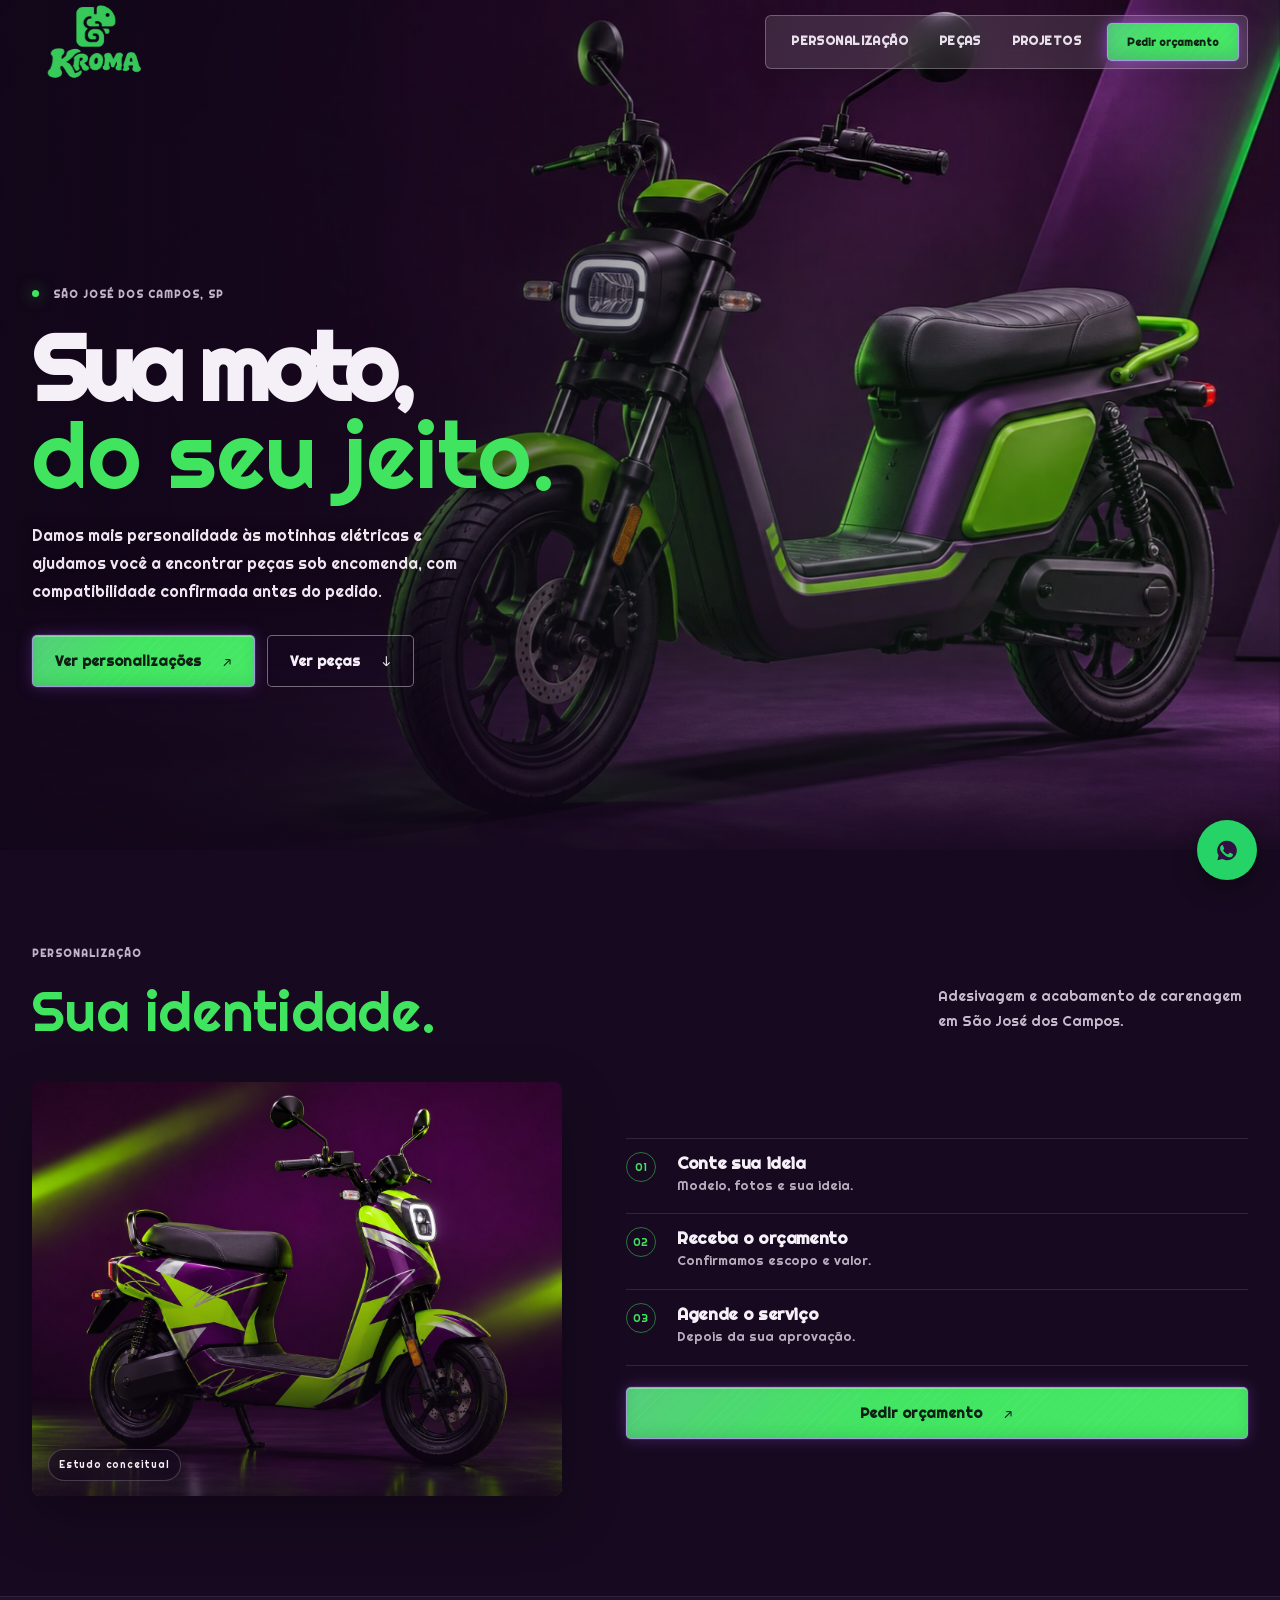
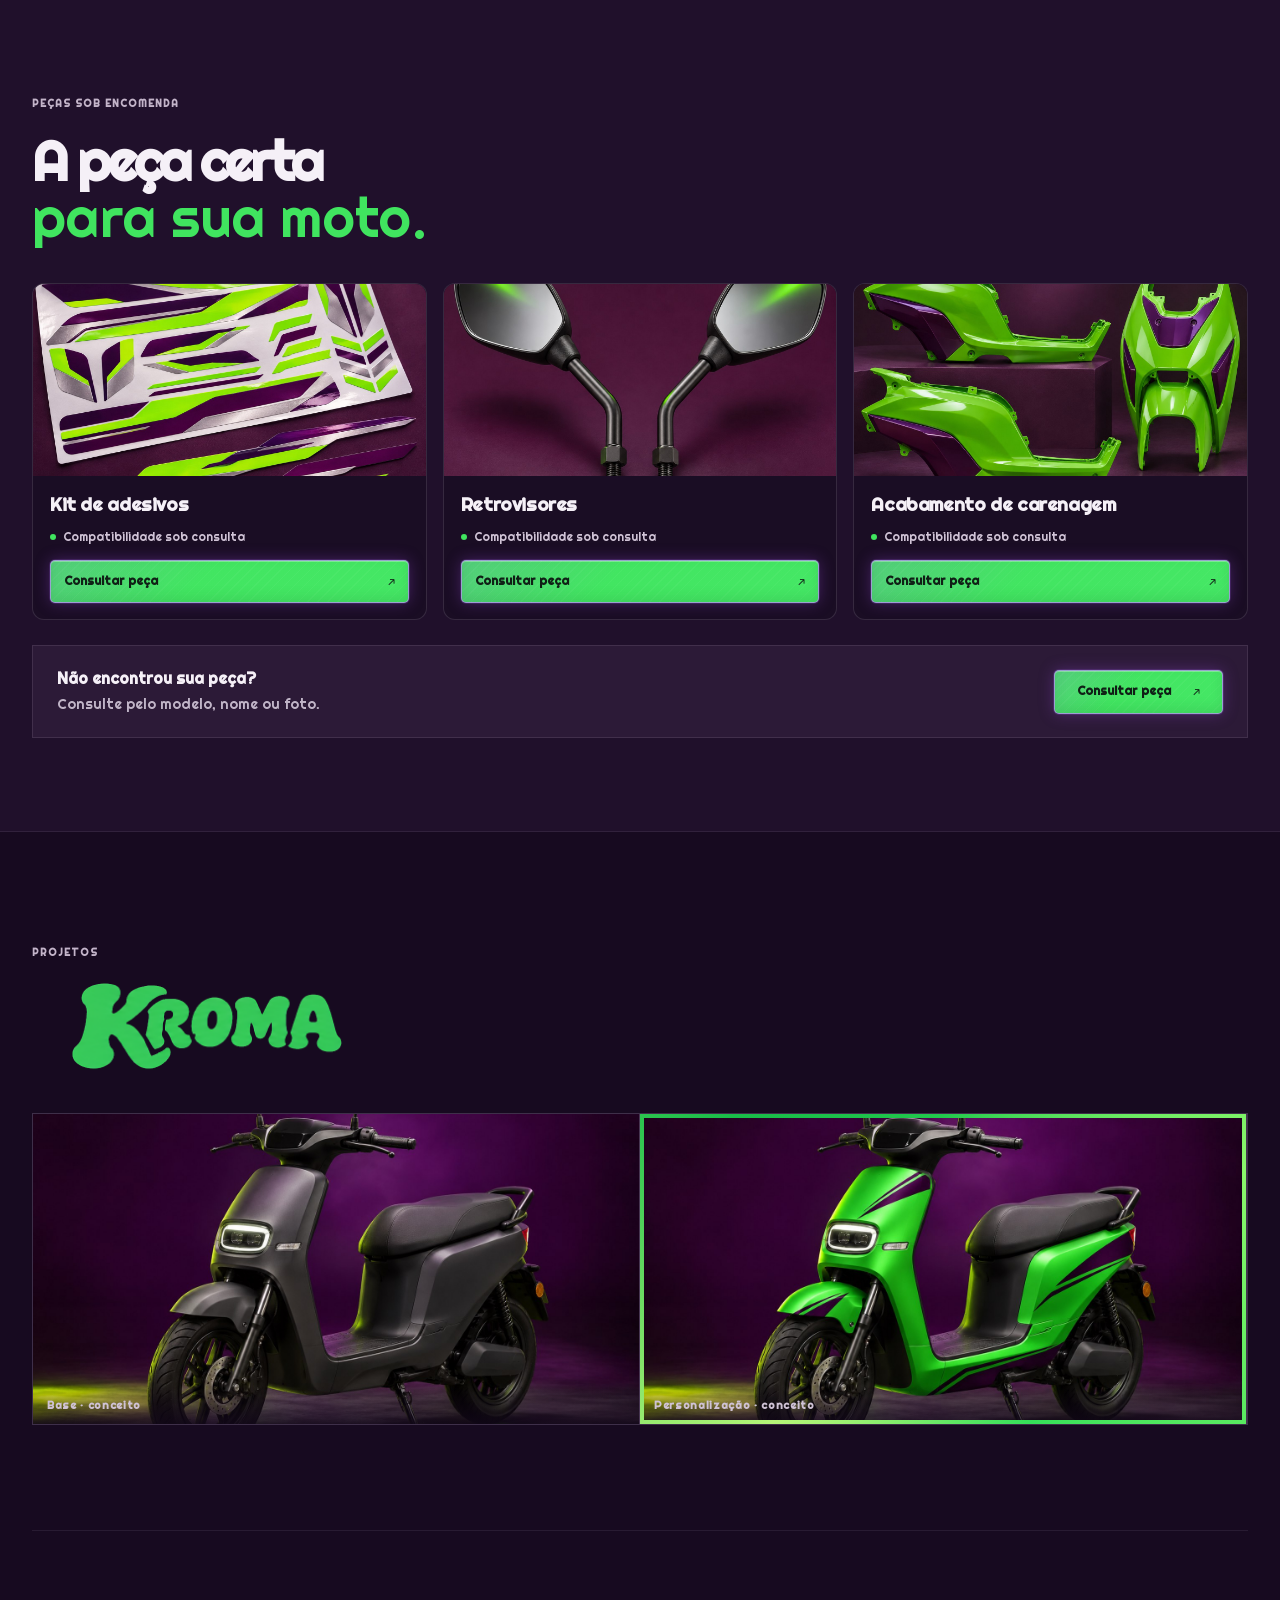
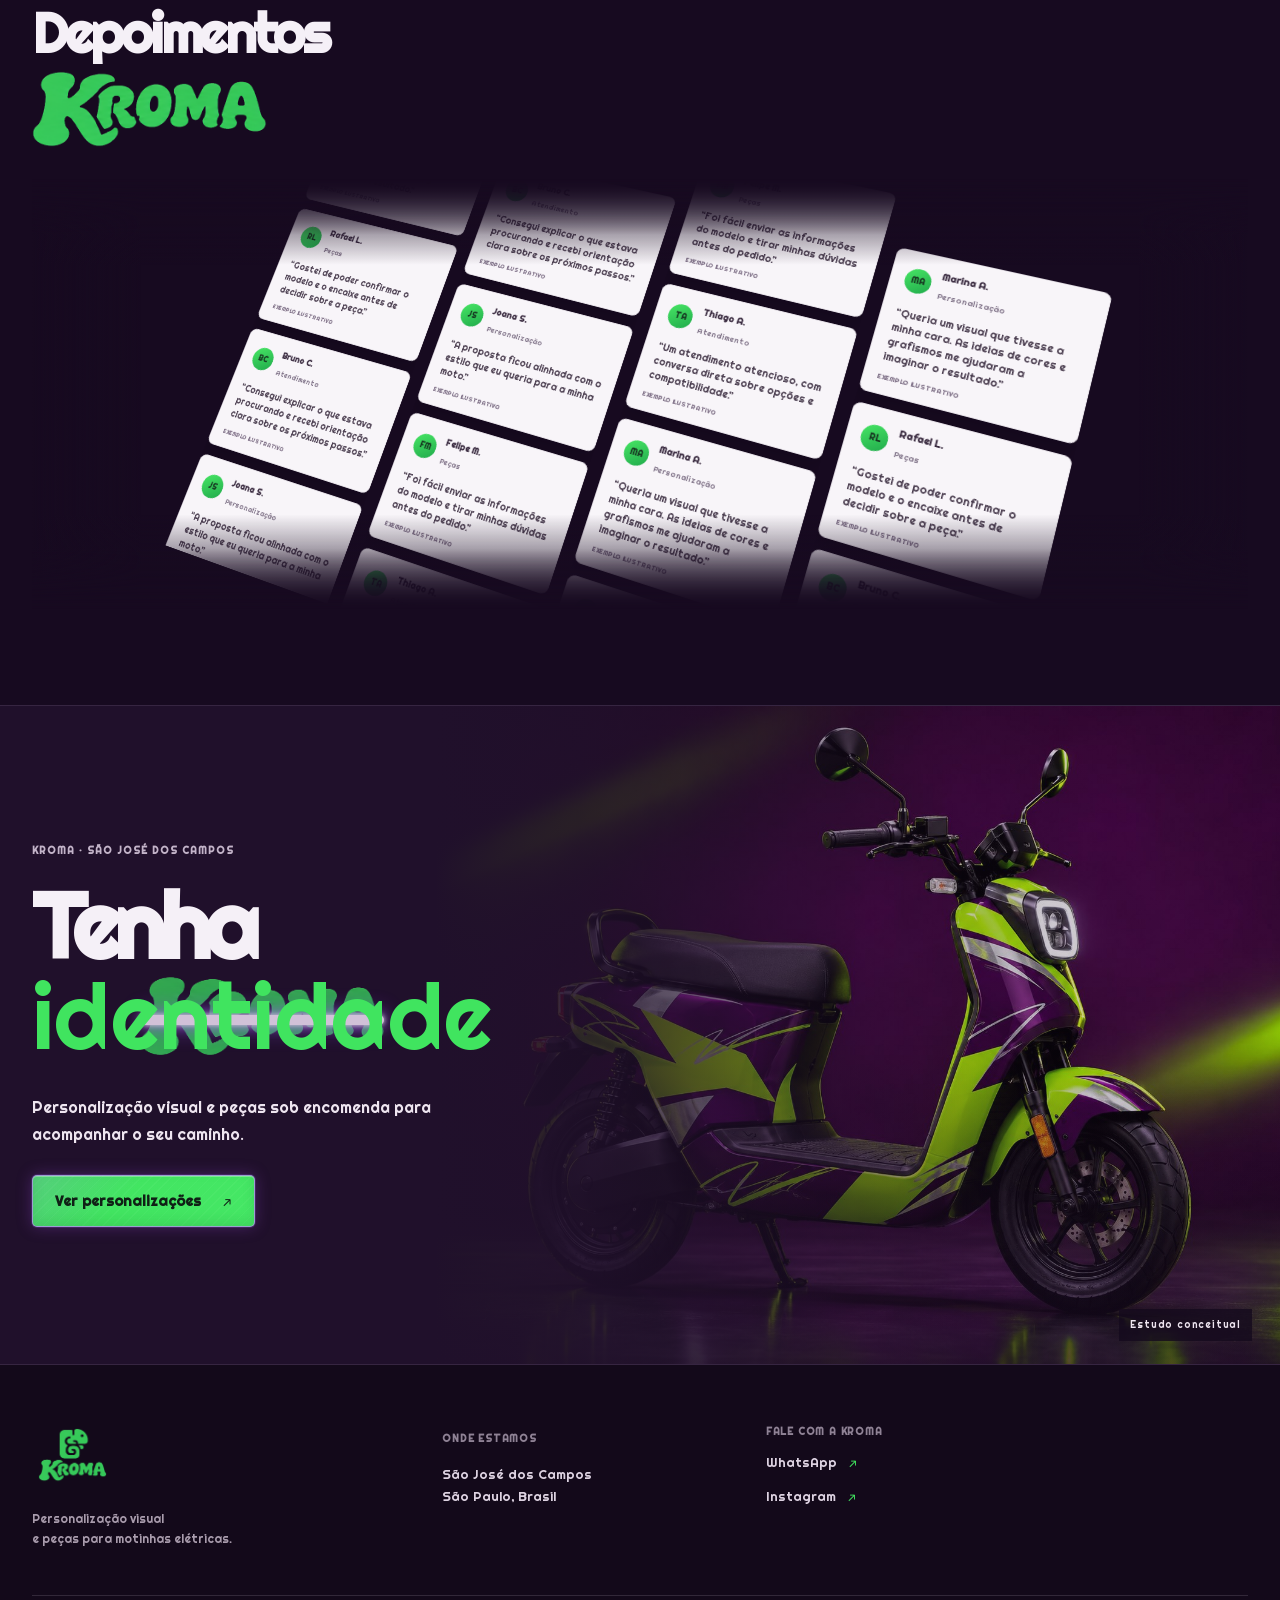
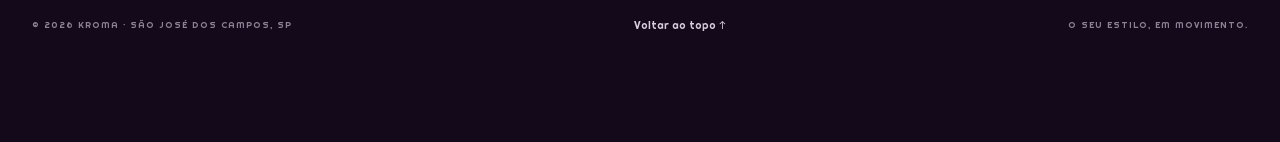
==== commit 0e3a7234: "Add KROMA customization catalog" ====
--- a/index.html
+++ b/index.html
@@ -9,7 +9,7 @@
   <link rel="icon" type="image/png" href="assets/brand/kroma-simbolo.png">
   <link rel="preconnect" href="https://fonts.googleapis.com">
   <link rel="preconnect" href="https://fonts.gstatic.com" crossorigin>
-  <link href="https://fonts.googleapis.com/css2?family=Bowlby+One+SC&family=DM+Sans:wght@400;500;600;700&family=Space+Grotesk:wght@400;500;600;700&display=swap" rel="stylesheet">
+  <link href="https://fonts.googleapis.com/css2?family=Bowlby+One+SC&family=Righteous&family=DM+Sans:wght@400;500;600;700&family=Space+Grotesk:wght@400;500;600;700&display=swap" rel="stylesheet">
   <link rel="stylesheet" href="styles.css">
 </head>
 <body>
@@ -21,7 +21,7 @@
         <nav class="site-nav" id="site-nav" aria-label="Navegação principal">
           <a href="#personalizacao">Personalização</a><a href="#pecas">Peças</a><a href="#projetos">Projetos</a>
         </nav>
-        <div class="header-actions"><button class="button button-small button-primary contact-action" data-contact="quote" type="button">Pedir orçamento</button><button class="menu-toggle" type="button" aria-label="Abrir menu" aria-expanded="false" aria-controls="site-nav"><span class="menu-glyph" aria-hidden="true"><i></i><i></i><i></i></span></button></div>
+        <div class="header-actions"><button class="button button-small button-primary contact-action" data-contact="quote-header" type="button">Pedir orçamento</button><button class="menu-toggle" type="button" aria-label="Abrir menu" aria-expanded="false" aria-controls="site-nav"><span class="menu-glyph" aria-hidden="true"><i></i><i></i><i></i></span></button></div>
       </div>
     </div>
   </header>
@@ -31,7 +31,7 @@
         <p class="eyebrow"><span class="eyebrow-dot"></span> São José dos Campos, SP</p>
         <h1 id="hero-title">Sua moto,<br><span>do seu jeito.</span></h1>
         <p class="hero-intro">Damos mais personalidade às motinhas elétricas e ajudamos você a encontrar peças sob encomenda, com compatibilidade confirmada antes do pedido.</p>
-        <div class="hero-actions"><a class="button button-primary" href="#personalizacao">Quero personalizar <span aria-hidden="true">↗</span></a><a class="button button-ghost" href="#pecas">Ver peças <span aria-hidden="true">↓</span></a></div>
+        <div class="hero-actions"><a class="button button-primary" href="kromas.html">Ver personalizações <span aria-hidden="true">↗</span></a><a class="button button-ghost" href="#pecas">Ver peças <span aria-hidden="true">↓</span></a></div>
       </div>
       <div class="hero-visual" role="img" aria-label="Imagem conceitual de uma motinha elétrica personalizada; não representa um projeto realizado pela KROMA.">
         <div class="visual-frame"><picture><source media="(max-width: 760px)" srcset="assets/images/kroma-hero-mobile.png"><img src="assets/images/kroma-hero-conceito.jpg" alt=""></picture></div>
@@ -47,7 +47,7 @@
             <article class="step"><span class="step-num">02</span><div><h3>Receba o orçamento</h3><p>Confirmamos escopo e valor.</p></div></article>
             <article class="step"><span class="step-num">03</span><div><h3>Agende o serviço</h3><p>Depois da sua aprovação.</p></div></article>
           </div>
-          <button class="button button-primary contact-action" data-contact="quote" type="button">Pedir orçamento <span aria-hidden="true">↗</span></button><p class="contact-status" data-status="quote" role="status" hidden></p>
+          <button class="button button-primary contact-action" data-contact="quote-personalization" type="button">Pedir orçamento <span aria-hidden="true">↗</span></button><p class="contact-status" data-status="quote-personalization" role="status" hidden></p>
         </div>
         <div class="service-art"><img src="assets/images/personalizacao-conceito.jpg" alt="Estudo conceitual de motinha elétrica com grafismos ousados em verde, roxo e prata"><span>Estudo conceitual</span></div>
       </div>
@@ -68,11 +68,12 @@
         <div class="review-fade" aria-hidden="true"></div>
       </div>
     </section>
-    <section class="future-section" id="future-section" aria-labelledby="cta-title"><div class="future-visual"><picture><source media="(max-width: 760px)" srcset="assets/images/kroma-identidade-mobile.png"><img src="assets/images/personalizacao-conceito.jpg" alt="Imagem conceitual de uma motinha elétrica com visual personalizado"></picture><span>Estudo conceitual</span></div><div class="section-shell future-content"><p class="eyebrow">KROMA · SÃO JOSÉ DOS CAMPOS</p><h2 id="cta-title" aria-label="Tenho identidade.">Tenho<br><span class="identity-swap"><span class="identity-kroma" aria-hidden="true"><img class="identity-kroma-mark" src="assets/brand/kroma-wordmark.png" alt=""></span><span class="identity-replacement" aria-hidden="true">identidade</span></span><span class="sr-only">identidade.</span></h2><p>Personalização visual e peças sob encomenda para acompanhar o seu caminho.</p><a class="button button-primary" href="#personalizacao">Quero personalizar <span aria-hidden="true">↗</span></a></div></section>
+    <section class="future-section" id="future-section" aria-labelledby="cta-title"><div class="future-visual"><picture><source media="(max-width: 760px)" srcset="assets/images/kroma-identidade-mobile.png"><img src="assets/images/personalizacao-conceito.jpg" alt="Imagem conceitual de uma motinha elétrica com visual personalizado"></picture><span>Estudo conceitual</span></div><div class="section-shell future-content"><p class="eyebrow">KROMA · SÃO JOSÉ DOS CAMPOS</p><h2 id="cta-title" aria-label="Tenha identidade.">Tenha<br><span class="identity-swap"><span class="identity-kroma" aria-hidden="true"><img class="identity-kroma-mark" src="assets/brand/kroma-wordmark.png" alt=""></span><span class="identity-replacement" aria-hidden="true">identidade</span></span><span class="sr-only">identidade.</span></h2><p>Personalização visual e peças sob encomenda para acompanhar o seu caminho.</p><a class="button button-primary" href="kromas.html">Ver personalizações <span aria-hidden="true">↗</span></a></div></section>
   </main>
   <footer class="site-footer"><div class="section-shell footer-main"><div class="footer-brand"><a class="brand brand-footer" href="#inicio" aria-label="KROMA — voltar ao início"><img src="assets/brand/kroma-logo-vertical.png" alt=""></a><p>Personalização visual<br>e peças para motinhas elétricas.</p></div><div class="footer-location"><span class="footer-label">ONDE ESTAMOS</span><p>São José dos Campos<br>São Paulo, Brasil</p></div><div class="footer-contact"><span class="footer-label">FALE COM A KROMA</span><button class="footer-link contact-action" data-contact="footer" type="button">WhatsApp <span aria-hidden="true">↗</span></button><span class="contact-status" data-status="footer" role="status" hidden></span><a class="footer-link instagram-link" href="#">Instagram <span aria-hidden="true">↗</span></a></div></div><div class="section-shell footer-bottom"><span>© <span id="year"></span> KROMA · SÃO JOSÉ DOS CAMPOS, SP</span><a href="#inicio">Voltar ao topo ↑</a><span>O SEU ESTILO, EM MOVIMENTO.</span></div></footer>
-    <button class="whatsapp-float contact-action" data-contact="quote" type="button" aria-label="Falar com a KROMA pelo WhatsApp"><svg viewBox="0 0 24 24" aria-hidden="true"><path class="whatsapp-mark" d="M12 2.15a9.78 9.78 0 0 0-8.34 14.88l-1.3 4.82 4.94-1.3A9.8 9.8 0 1 0 12 2.15Z"/><path class="whatsapp-handset" d="M8.25 6.65c-.34-.12-.7-.14-1.04-.1-.35.04-.75.28-1.04.62-.3.35-1.1 1.08-1.1 2.65s1.13 3.07 1.28 3.28c.16.22 2.2 3.55 5.4 4.82 2.67 1.06 3.22.85 3.8.8.58-.06 1.88-.77 2.15-1.52.26-.75.26-1.39.18-1.52-.08-.14-.3-.22-.63-.39l-2.2-1.05c-.3-.14-.52-.21-.74.14-.22.35-.85 1.06-1.04 1.28-.19.22-.38.25-.7.08-.32-.16-1.35-.5-2.57-1.54-.95-.8-1.59-1.8-1.78-2.12-.19-.32-.02-.5.14-.66.14-.14.32-.37.48-.55.16-.19.21-.32.32-.54.11-.21.05-.4-.03-.56-.08-.16-.72-1.72-1.01-2.36-.25-.56-.52-.55-.72-.56Z"/></svg></button>
+    <button class="whatsapp-float contact-action" data-contact="floating" type="button" aria-label="Falar com a KROMA pelo WhatsApp"><svg viewBox="0 0 24 24" aria-hidden="true"><path class="whatsapp-mark" d="M12 2.15a9.78 9.78 0 0 0-8.34 14.88l-1.3 4.82 4.94-1.3A9.8 9.8 0 1 0 12 2.15Z"/><path class="whatsapp-handset" d="M8.25 6.65c-.34-.12-.7-.14-1.04-.1-.35.04-.75.28-1.04.62-.3.35-1.1 1.08-1.1 2.65s1.13 3.07 1.28 3.28c.16.22 2.2 3.55 5.4 4.82 2.67 1.06 3.22.85 3.8.8.58-.06 1.88-.77 2.15-1.52.26-.75.26-1.39.18-1.52-.08-.14-.3-.22-.63-.39l-2.2-1.05c-.3-.14-.52-.21-.74.14-.22.35-.85 1.06-1.04 1.28-.19.22-.38.25-.7.08-.32-.16-1.35-.5-2.57-1.54-.95-.8-1.59-1.8-1.78-2.12-.19-.32-.02-.5.14-.66.14-.14.32-.37.48-.55.16-.19.21-.32.32-.54.11-.21.05-.4-.03-.56-.08-.16-.72-1.72-1.01-2.36-.25-.56-.52-.55-.72-.56Z"/></svg></button>
   <p class="contact-toast" data-status="global" role="status" hidden></p>
+  <script src="contact-config.js" defer></script>
   <script src="app.js" defer></script>
 </body>
 </html>
--- a/styles.css
+++ b/styles.css
@@ -1,4 +1,4 @@
-/* Edite catálogo, número e redes sociais em CONFIG, no início de app.js. */
+/* Contatos ficam em contact-config.js; catálogo e dados de peças ficam em app.js. */
 :root{--ink:#f5f0f7;--muted:#b9adbf;--violet:#170a20;--violet-2:#21102d;--violet-3:#2a1735;--green:#40e45f;--green-dark:#23c94b;--line:rgba(240,227,247,.14);--display:"Space Grotesk",Arial,sans-serif;--body:"DM Sans",Arial,sans-serif;--max:1240px}
 *{box-sizing:border-box}html{scroll-behavior:smooth;scroll-padding-top:96px}body{margin:0;background:var(--violet);color:var(--ink);font-family:var(--body);font-size:16px;line-height:1.6;-webkit-font-smoothing:antialiased}a{color:inherit;text-decoration:none}button{font:inherit}.skip-link{position:absolute;left:12px;top:-60px;background:var(--green);color:#0d1510;padding:10px 14px;z-index:99;font-weight:700}.skip-link:focus{top:10px}:focus-visible{outline:3px solid var(--green);outline-offset:4px}.section-shell{width:min(calc(100% - 64px),var(--max));margin-inline:auto}.site-header{height:82px;position:sticky;top:0;z-index:20;background:rgba(23,10,32,.94);backdrop-filter:blur(15px);border-bottom:1px solid var(--line)}.header-inner{height:100%;width:min(calc(100% - 64px),var(--max));margin:auto;display:flex;align-items:center;justify-content:space-between}.brand{display:inline-flex;align-items:center;justify-content:flex-start}.brand img{width:75px;height:62px;object-fit:contain}.site-nav{display:flex;align-items:center;gap:38px;font-size:14px;font-weight:600}.site-nav>a{color:#e7dfea;transition:color .18s}.site-nav>a:hover,.footer-link:hover{color:var(--green)}.menu-toggle{display:none}.button{min-height:52px;display:inline-flex;align-items:center;justify-content:center;gap:22px;padding:0 22px;border-radius:5px;border:1px solid transparent;font-size:14px;font-weight:700;cursor:pointer;transition:transform .18s,background .18s,color .18s}.button:hover:not(:disabled){transform:translateY(-2px)}.button-primary{background:var(--green);color:#102016}.button-primary:hover:not(:disabled){background:#63f37b}.button-ghost{border-color:rgba(245,240,247,.42);background:rgba(23,10,32,.38);color:var(--ink)}.button-ghost:hover{border-color:var(--green);color:var(--green)}.button-small{min-height:42px;padding-inline:17px;gap:10px;font-size:13px}.button:disabled{cursor:not-allowed;background:#3a3040;border-color:#4c4252;color:#c1b9c7;opacity:1}
 .hero{min-height:670px;padding-top:75px;display:grid;grid-template-columns:.84fr 1.16fr;grid-template-rows:1fr auto;column-gap:50px;position:relative}.hero-copy{padding-top:31px;max-width:540px}.eyebrow{margin:0 0 21px;font-size:11px;letter-spacing:.15em;font-weight:700;color:#c3b4c9;text-transform:uppercase}.eyebrow-dot,.live-dot{width:7px;height:7px;border-radius:50%;display:inline-block;background:var(--green);margin-right:10px;vertical-align:1px;box-shadow:0 0 15px rgba(64,228,95,.65)}.hero h1{font:600 clamp(52px,6vw,78px)/.99 var(--display);letter-spacing:-.065em;margin:0 0 24px}.hero h1 span,.section-heading h2 span,.project-top h2 span,.cta-inner h2 span{color:var(--green)}.hero-intro{max-width:440px;color:#d0c6d4;font-size:16px;line-height:1.75;margin-bottom:29px}.hero-actions{display:flex;gap:12px;flex-wrap:wrap}.hero-note{margin:22px 0 0;font-size:12px;color:#ada0b4}.hero-note span{color:var(--green);margin-right:7px}.hero-visual{align-self:center;position:relative;padding:0 10px 0 0}.visual-frame{height:auto;aspect-ratio:1.5;background:linear-gradient(145deg,#34213e 0%,#281333 59%,#1e1029 100%);border:1px solid rgba(245,240,247,.16);position:relative;overflow:hidden}.visual-frame:before{content:"";position:absolute;inset:0;background:radial-gradient(ellipse at 67% 62%,rgba(64,228,95,.15),transparent 49%);z-index:1;pointer-events:none}.visual-frame>img{height:100%;width:100%;object-fit:cover;display:block;opacity:.96}.visual-label{position:absolute;bottom:18px;left:18px;display:flex;align-items:center;gap:9px;padding:11px 13px;background:rgba(20,10,29,.9);border:1px solid rgba(255,255,255,.16);font-size:10px;line-height:1.5;color:#c7bacd;z-index:2}.visual-label .live-dot{margin:0}.visual-label strong{font-size:12px;color:white}.visual-index{position:absolute;right:18px;top:16px;color:#eee5ef;font:600 11px var(--display);letter-spacing:.14em;z-index:2}.visual-caption{display:flex;justify-content:space-between;padding:10px 2px;color:#a79aad;font-size:9px;letter-spacing:.13em;text-transform:uppercase}.hero-bottom{grid-column:1/-1;border-top:1px solid var(--line);padding:17px 0 16px;margin-top:35px;display:flex;justify-content:space-between;color:#95879b;font:600 10px var(--display);letter-spacing:.14em}.hero-bottom a{color:#ded3e3}.hero-bottom a span{margin-left:10px;color:var(--green)}
@@ -223,7 +223,6 @@
 @media(prefers-reduced-motion:reduce){
   .hero-copy .eyebrow,.hero-copy h1,.hero-copy .hero-intro,.hero-copy .hero-actions{opacity:1;transform:none;animation:none}
   .visual-frame>img{opacity:1;transform:none;animation:none}
-  .identity-kroma{display:none}
   .identity-replacement{opacity:1;transform:none;transition:none}
 }
 
@@ -621,7 +620,6 @@
 }
 @media(prefers-reduced-motion:reduce){
   .whatsapp-float{animation:none;box-shadow:0 0 0 2px rgba(255,255,255,.65),0 8px 24px rgba(0,0,0,.36)}
-  .future-section.is-active .identity-kroma{display:none}
 }
 
 /* Letra arredondada nos destaques verdes; o lettering KROMA segue sendo a arte oficial. */
@@ -658,6 +656,17 @@
   .nav-shell .header-actions .button-small{min-height:36px;padding-inline:8px;font-size:9px}
   .nav-shell .menu-toggle{width:36px;min-width:36px;height:36px;min-height:36px}
 }
+
+/* KROMA wordmarks remain image artwork; the similar retro face covers the site copy. */
+:root{--display:"Righteous","Space Grotesk",sans-serif;--body:"Righteous","Space Grotesk",sans-serif;--brand-display:"Righteous","Space Grotesk",sans-serif}
+body,button,input,textarea,select{font-family:var(--body)}
+.identity-kroma{display:flex!important;opacity:1!important;transition:opacity .25s ease}
+.identity-kroma:after{top:49%;height:.105em;min-height:5px;background:#f9eaff;box-shadow:0 0 5px #fff,0 0 13px #bd83ff,0 0 25px rgba(148,69,255,.95);border-radius:99px;transform:scaleX(0);transform-origin:left center}
+.future-section.is-active .identity-kroma{opacity:.82!important}
+.future-section.is-active .identity-kroma:after{animation:identity-strike 1.05s .15s cubic-bezier(.15,.7,.15,1) forwards}
+.future-section.is-active .identity-replacement{transition-delay:1.12s}
+@keyframes identity-strike{0%{transform:scaleX(0)}72%{transform:scaleX(1.06)}100%{transform:scaleX(1)}}
+@media(prefers-reduced-motion:reduce){.future-section.is-active .identity-kroma:after{animation:none;transform:scaleX(1)}.future-section.is-active .identity-replacement{transition:none;transition-delay:0s}}
 @media(max-width:360px){.site-header .brand:not(.brand-footer) img{width:74px;height:58px}}
 
 /* Personalização: foto protagonista, processo em sequência e um CTA principal. */
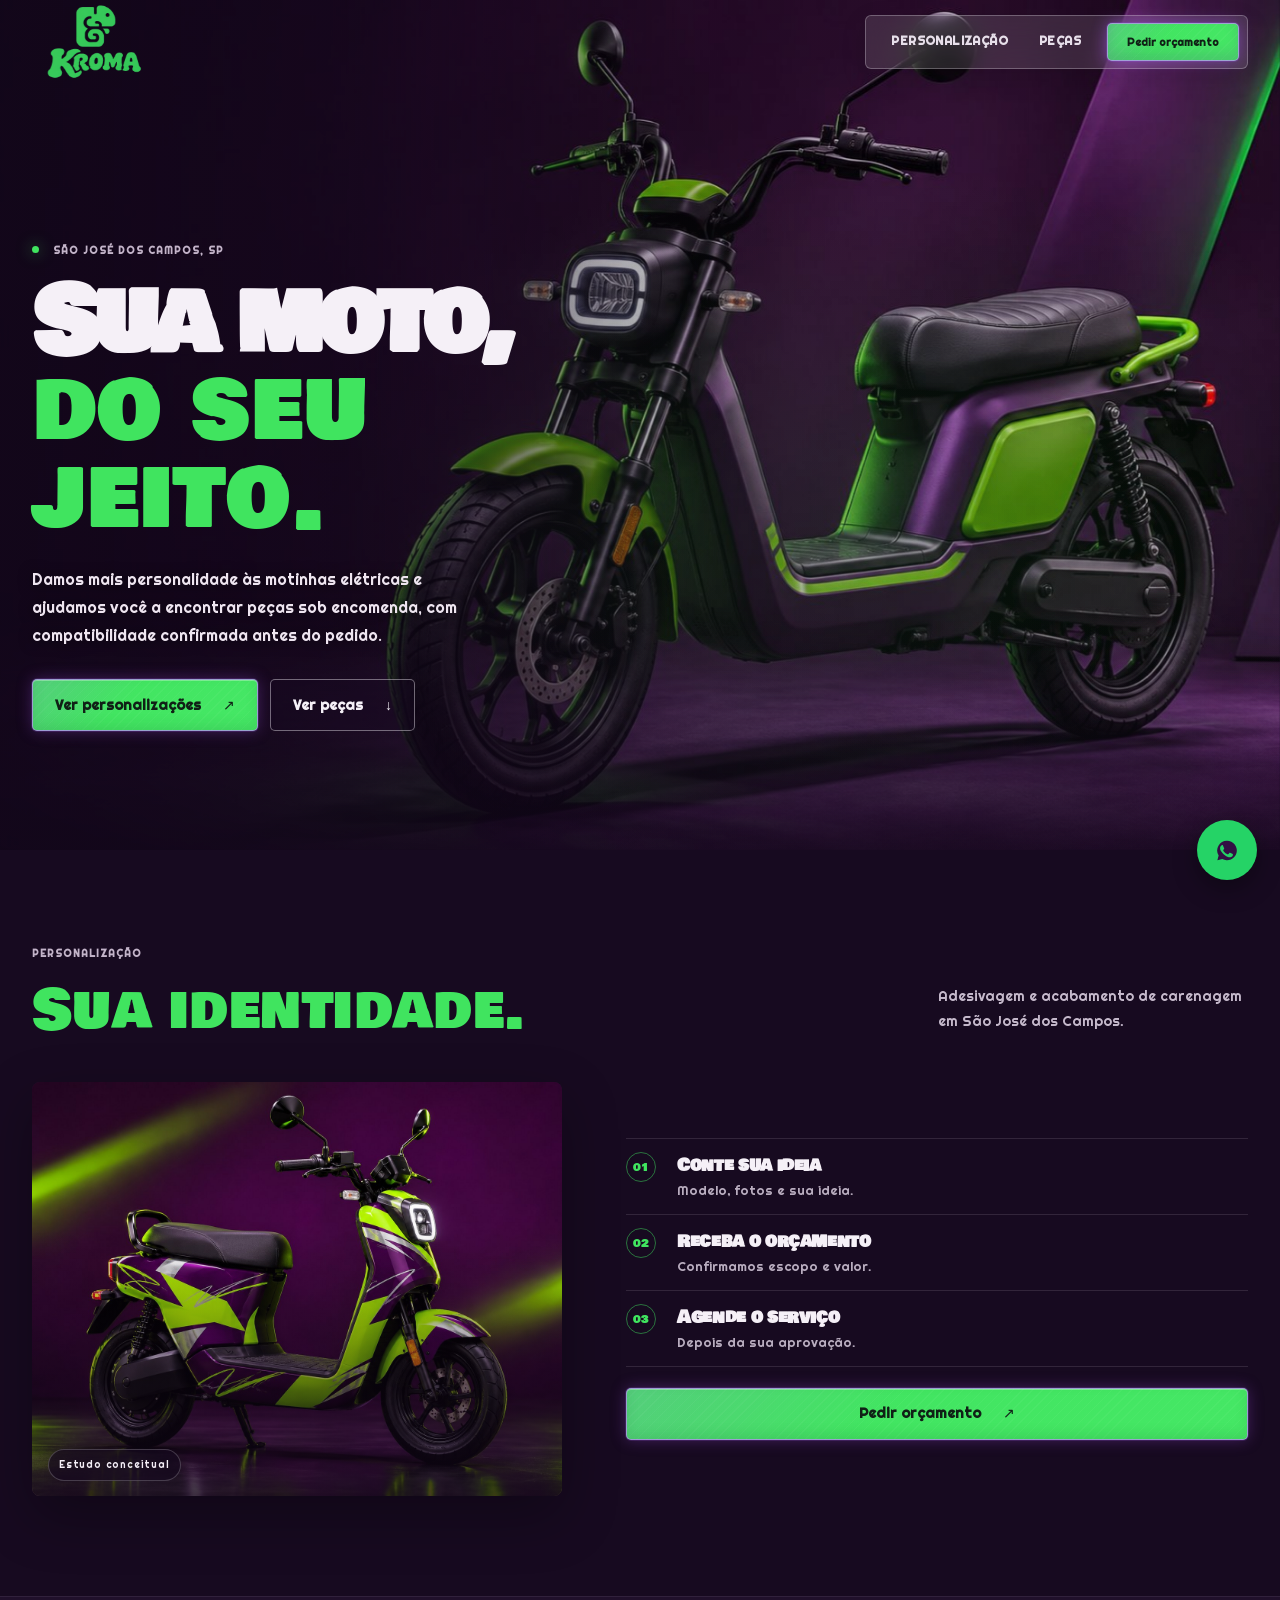
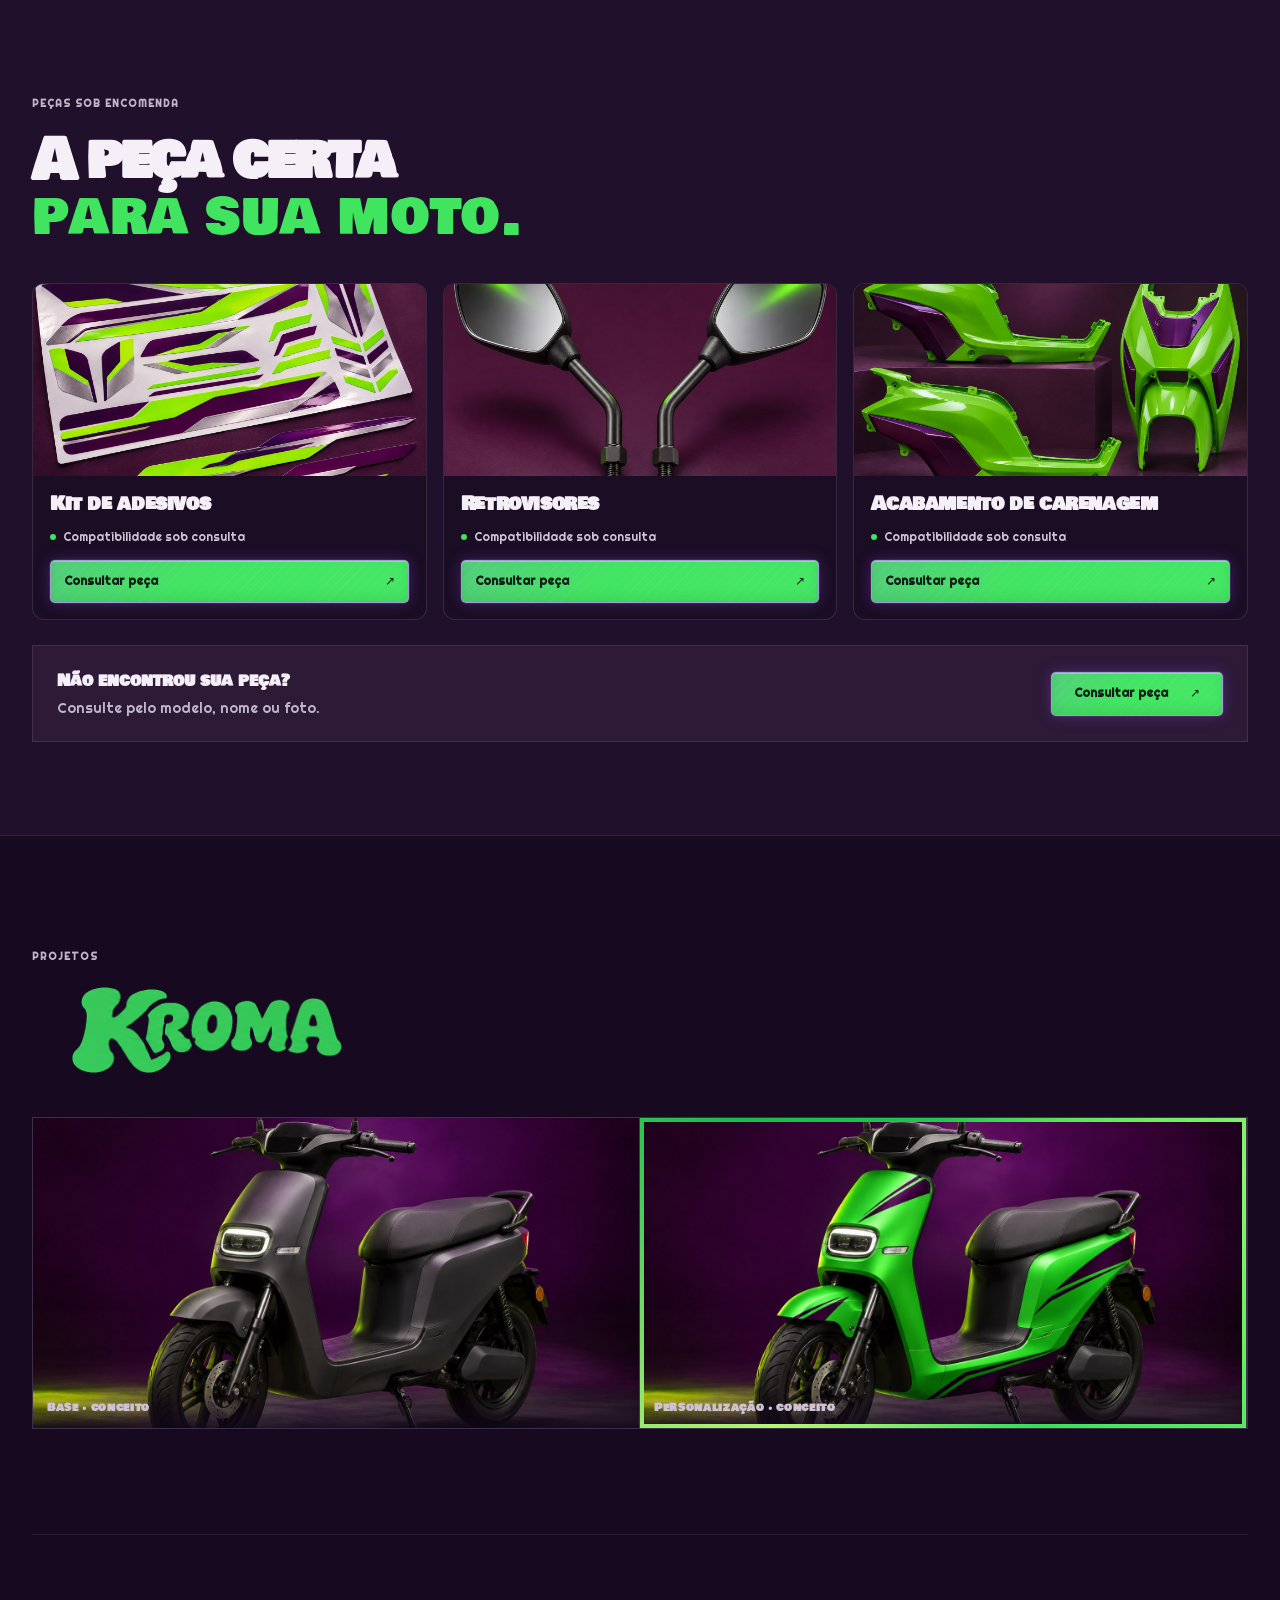
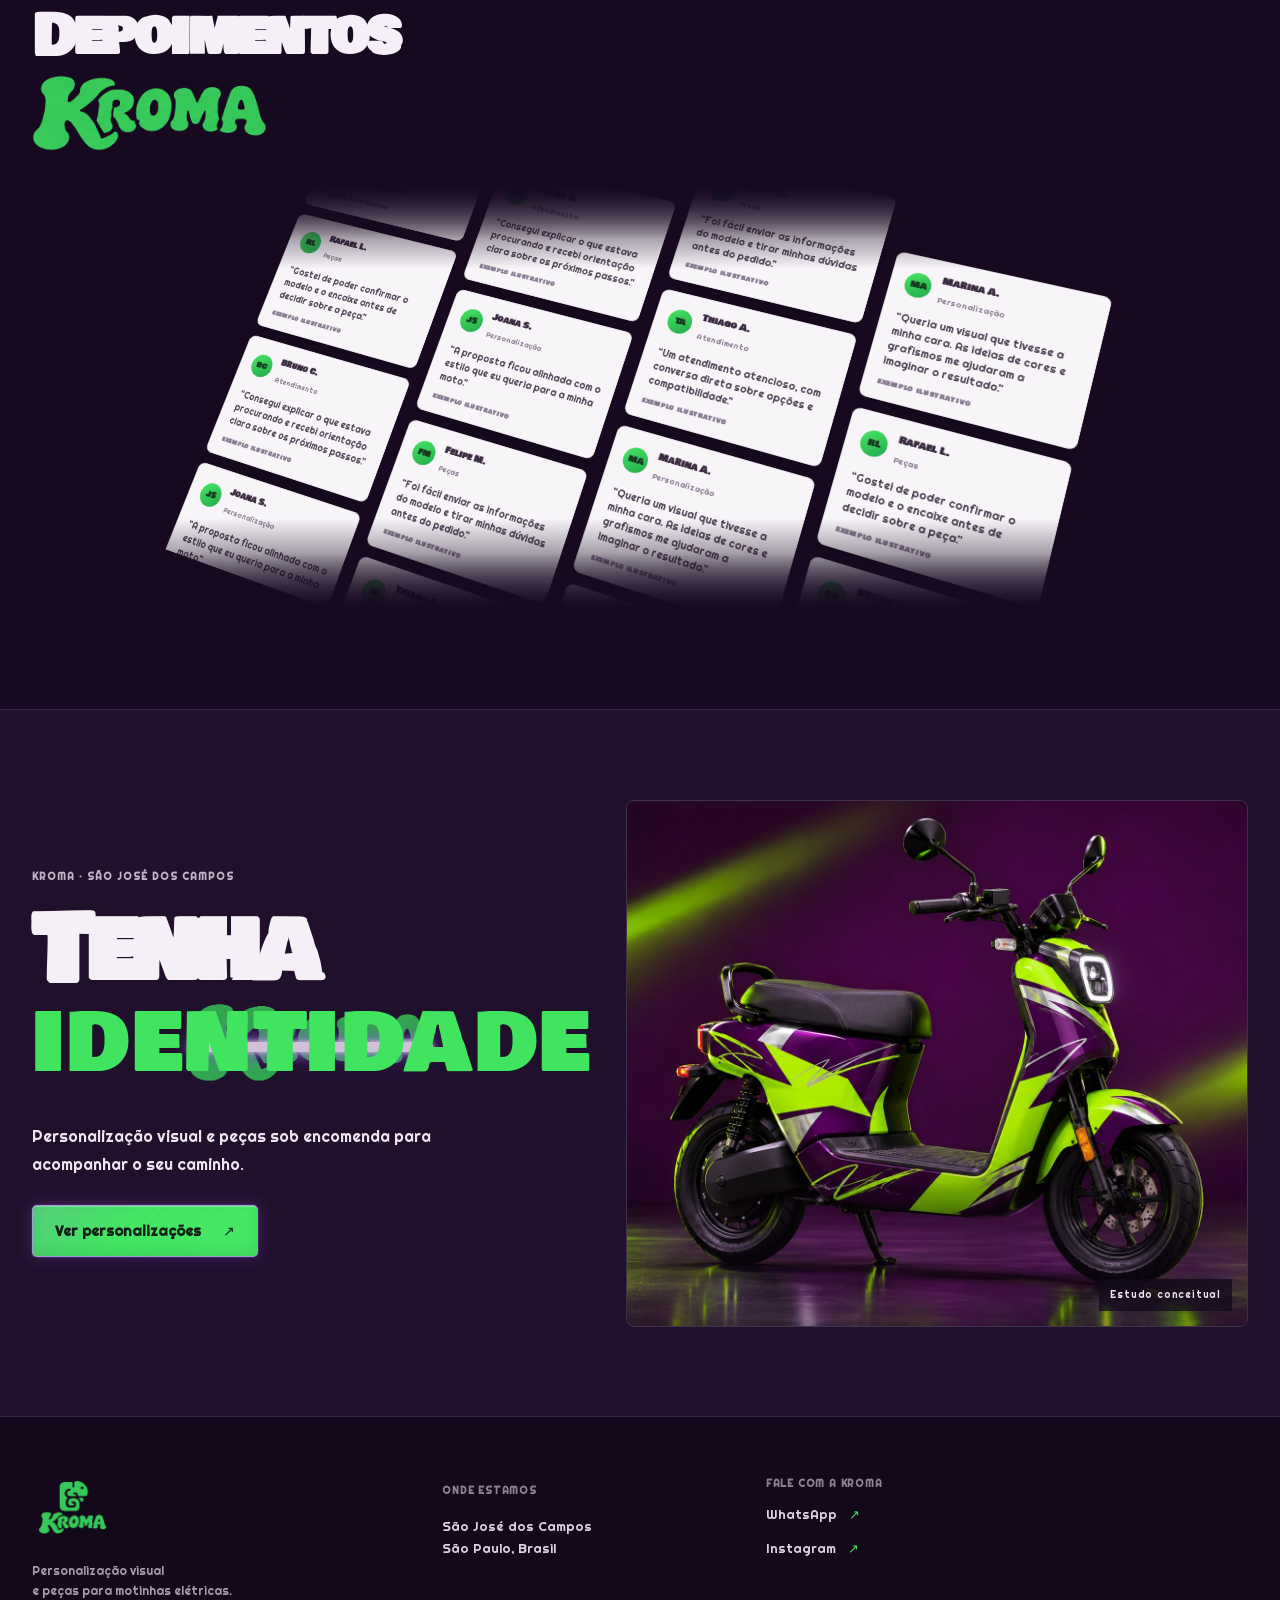
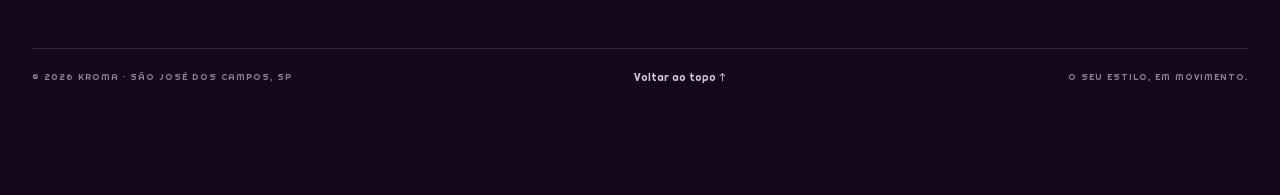
==== commit 6314832c: "Remove projects from navigation" ====
--- a/index.html
+++ b/index.html
@@ -19,7 +19,7 @@
       <a class="brand" href="#inicio" aria-label="KROMA — início"><img src="assets/brand/kroma-logo-vertical.png" alt=""></a>
       <div class="nav-shell">
         <nav class="site-nav" id="site-nav" aria-label="Navegação principal">
-          <a href="#personalizacao">Personalização</a><a href="#pecas">Peças</a><a href="#projetos">Projetos</a>
+          <a href="#personalizacao">Personalização</a><a href="#pecas">Peças</a>
         </nav>
         <div class="header-actions"><button class="button button-small button-primary contact-action" data-contact="quote-header" type="button">Pedir orçamento</button><button class="menu-toggle" type="button" aria-label="Abrir menu" aria-expanded="false" aria-controls="site-nav"><span class="menu-glyph" aria-hidden="true"><i></i><i></i><i></i></span></button></div>
       </div>
--- a/styles.css
+++ b/styles.css
@@ -657,8 +657,9 @@
   .nav-shell .menu-toggle{width:36px;min-width:36px;height:36px;min-height:36px}
 }
 
-/* KROMA wordmarks remain image artwork; the similar retro face covers the site copy. */
-:root{--display:"Righteous","Space Grotesk",sans-serif;--body:"Righteous","Space Grotesk",sans-serif;--brand-display:"Righteous","Space Grotesk",sans-serif}
+/* Local licensed retro display face; official KROMA wordmarks stay as artwork. */
+@font-face{font-family:"Kroma Display";src:url("assets/fonts/BowlbyOneSC-Regular.ttf") format("truetype");font-style:normal;font-weight:400;font-display:swap}
+:root{--display:"Kroma Display","Bowlby One SC","Righteous",sans-serif;--body:"Righteous","Space Grotesk",sans-serif;--brand-display:"Kroma Display","Bowlby One SC","Righteous",sans-serif}
 body,button,input,textarea,select{font-family:var(--body)}
 .identity-kroma{display:flex!important;opacity:1!important;transition:opacity .25s ease}
 .identity-kroma:after{top:49%;height:.105em;min-height:5px;background:#f9eaff;box-shadow:0 0 5px #fff,0 0 13px #bd83ff,0 0 25px rgba(148,69,255,.95);border-radius:99px;transform:scaleX(0);transform-origin:left center}
@@ -668,6 +669,17 @@
 @keyframes identity-strike{0%{transform:scaleX(0)}72%{transform:scaleX(1.06)}100%{transform:scaleX(1)}}
 @media(prefers-reduced-motion:reduce){.future-section.is-active .identity-kroma:after{animation:none;transform:scaleX(1)}.future-section.is-active .identity-replacement{transition:none;transition-delay:0s}}
 @media(max-width:360px){.site-header .brand:not(.brand-footer) img{width:74px;height:58px}}
+
+/* Desktop identity section: keep the vehicle in its own column beside the copy. */
+@media(min-width:761px){
+  .future-section{display:grid;grid-template-columns:minmax(0,.92fr) minmax(0,1.08fr);gap:clamp(32px,5vw,76px);align-items:center;min-height:0;padding:clamp(54px,7vw,92px) max(32px,calc((100% - var(--max))/2));}
+  .future-content{grid-column:1;grid-row:1;width:100%;max-width:530px;margin:0;padding:24px 0;position:relative;z-index:1}
+  .future-visual{position:relative;grid-column:2;grid-row:1;inset:auto;z-index:0;width:100%;height:auto;min-height:0;aspect-ratio:1.18;max-height:560px;opacity:1;border:1px solid rgba(245,240,247,.15);border-radius:8px}
+  .future-visual:after{background:linear-gradient(0deg,rgba(23,10,32,.48),transparent 35%)}
+  .future-visual picture{display:block;width:100%;height:100%}
+  .future-visual img{width:100%;height:100%;object-fit:cover;object-position:center 43%}
+  .future-visual>span{right:15px;bottom:15px}
+}
 
 /* Personalização: foto protagonista, processo em sequência e um CTA principal. */
 .service-section{padding-top:96px;padding-bottom:100px}
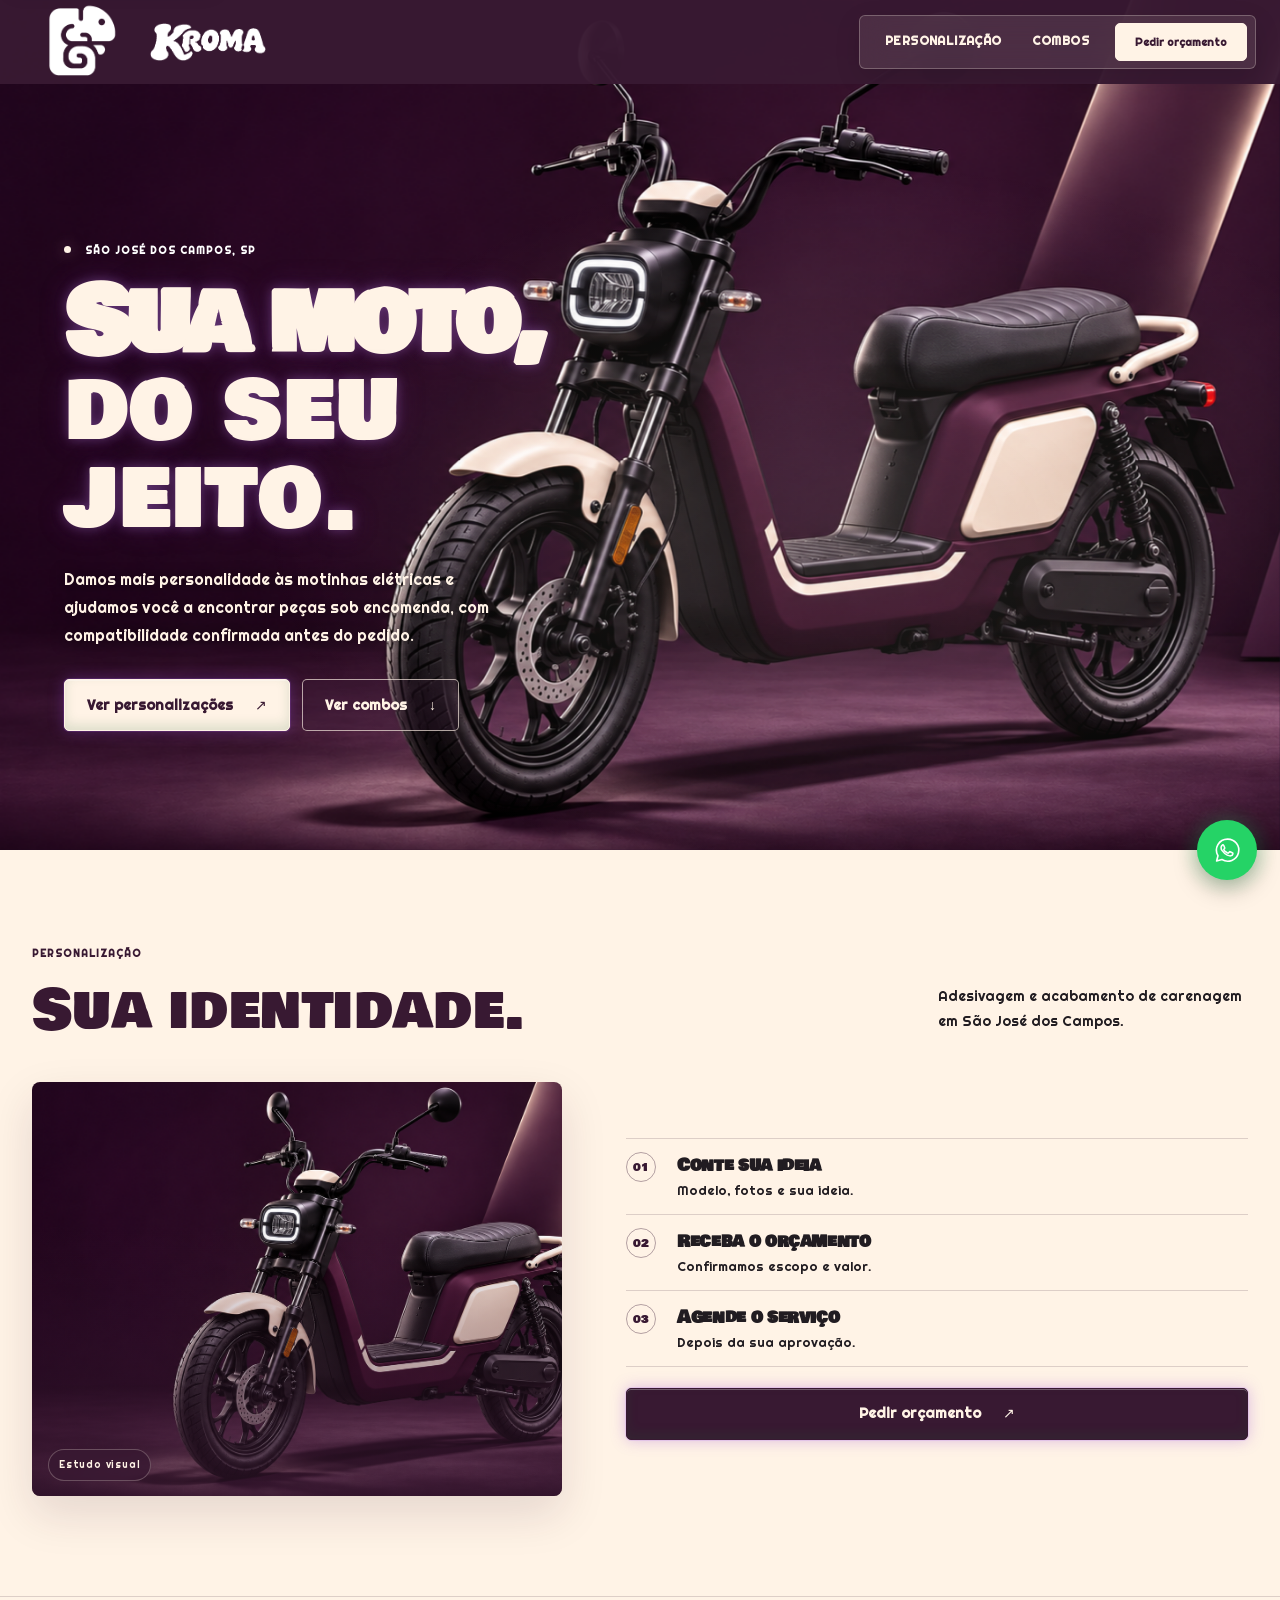
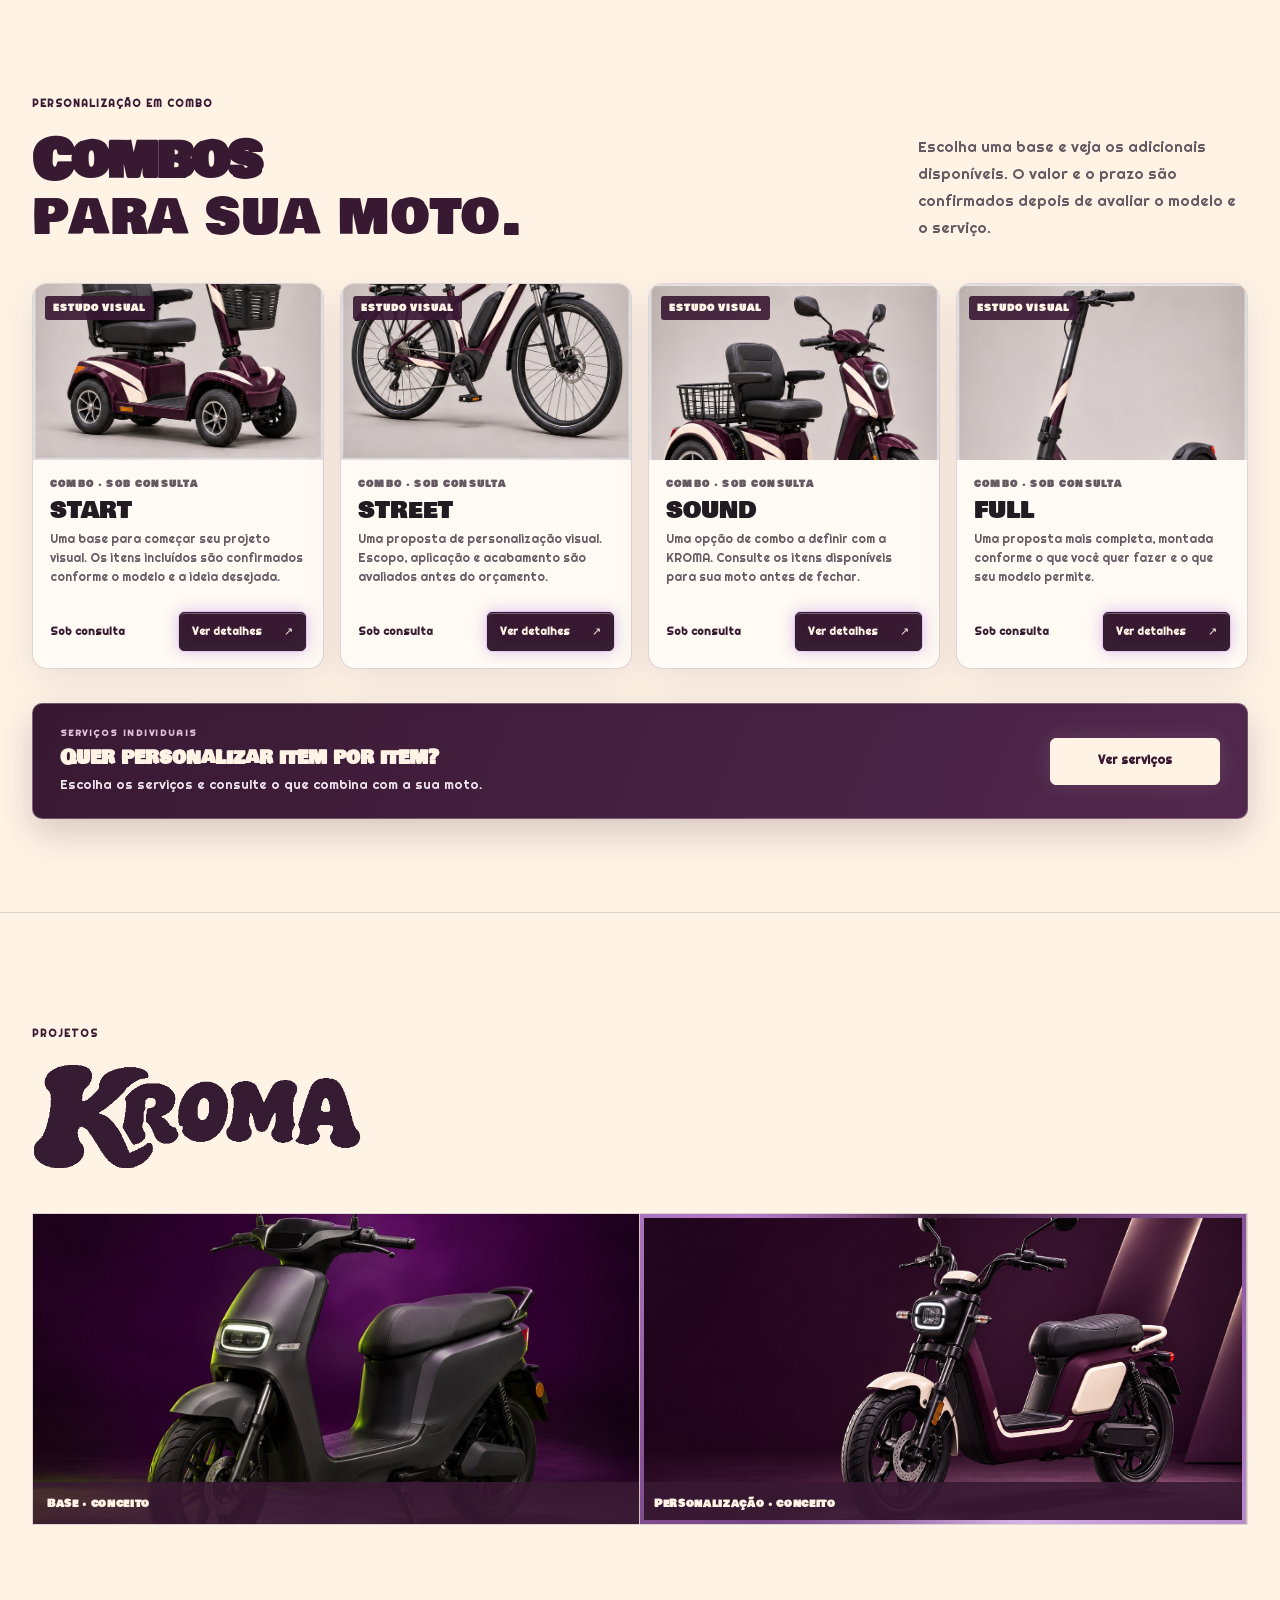
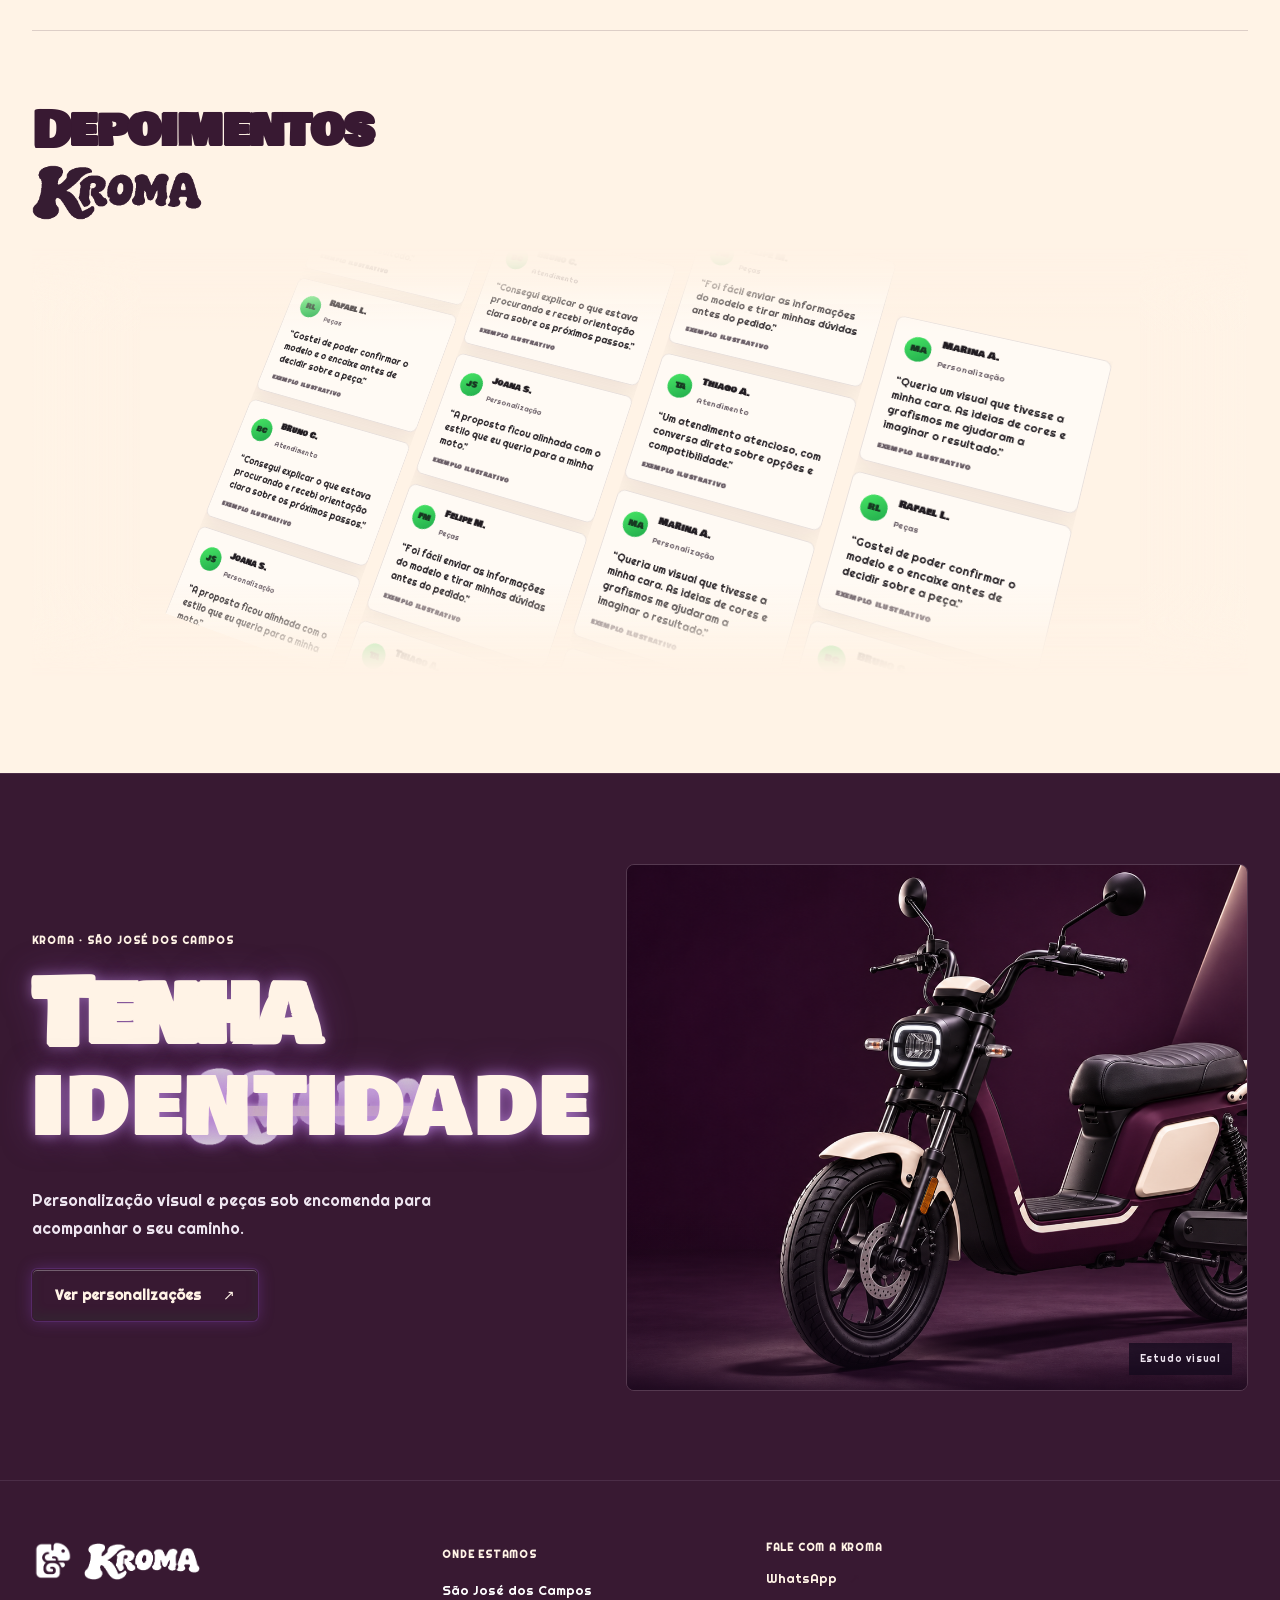
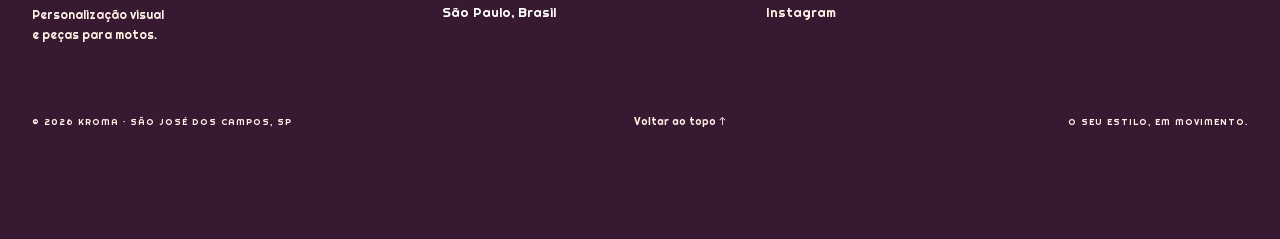
==== commit d060cdb1: "Update KROMA site, palette, and catalog" ====
--- a/index.html
+++ b/index.html
@@ -3,23 +3,24 @@
 <head>
   <meta charset="utf-8">
   <meta name="viewport" content="width=device-width, initial-scale=1">
-  <meta name="theme-color" content="#170a20">
-  <meta name="description" content="Personalização visual e peças sob encomenda para motos elétricas em São José dos Campos. KROMA — sua moto, sua identidade.">
+  <meta name="theme-color" content="#381932">
+  <meta name="description" content="Combos de personalização e serviços para motos em São José dos Campos. KROMA — sua moto, sua identidade.">
   <title>KROMA — Sua moto, sua identidade</title>
   <link rel="icon" type="image/png" href="assets/brand/kroma-simbolo.png">
   <link rel="preconnect" href="https://fonts.googleapis.com">
   <link rel="preconnect" href="https://fonts.gstatic.com" crossorigin>
   <link href="https://fonts.googleapis.com/css2?family=Bowlby+One+SC&family=Righteous&family=DM+Sans:wght@400;500;600;700&family=Space+Grotesk:wght@400;500;600;700&display=swap" rel="stylesheet">
   <link rel="stylesheet" href="styles.css">
+  <link rel="stylesheet" href="brand-theme.css">
 </head>
 <body>
   <a class="skip-link" href="#conteudo">Pular para o conteúdo</a>
   <header class="site-header">
     <div class="header-inner">
-      <a class="brand" href="#inicio" aria-label="KROMA — início"><img src="assets/brand/kroma-logo-vertical.png" alt=""></a>
+      <a class="brand" href="#inicio" aria-label="KROMA — início"><img class="brand-symbol" src="assets/brand/kroma-simbolo.png" alt=""><img class="brand-wordmark" src="assets/brand/kroma-wordmark.png" alt="KROMA"></a>
       <div class="nav-shell">
         <nav class="site-nav" id="site-nav" aria-label="Navegação principal">
-          <a href="#personalizacao">Personalização</a><a href="#pecas">Peças</a>
+          <a href="#personalizacao">Personalização</a><a href="#combos">Combos</a>
         </nav>
         <div class="header-actions"><button class="button button-small button-primary contact-action" data-contact="quote-header" type="button">Pedir orçamento</button><button class="menu-toggle" type="button" aria-label="Abrir menu" aria-expanded="false" aria-controls="site-nav"><span class="menu-glyph" aria-hidden="true"><i></i><i></i><i></i></span></button></div>
       </div>
@@ -31,10 +32,10 @@
         <p class="eyebrow"><span class="eyebrow-dot"></span> São José dos Campos, SP</p>
         <h1 id="hero-title">Sua moto,<br><span>do seu jeito.</span></h1>
         <p class="hero-intro">Damos mais personalidade às motinhas elétricas e ajudamos você a encontrar peças sob encomenda, com compatibilidade confirmada antes do pedido.</p>
-        <div class="hero-actions"><a class="button button-primary" href="kromas.html">Ver personalizações <span aria-hidden="true">↗</span></a><a class="button button-ghost" href="#pecas">Ver peças <span aria-hidden="true">↓</span></a></div>
+        <div class="hero-actions"><a class="button button-primary" href="kromas.html">Ver personalizações <span aria-hidden="true">↗</span></a><a class="button button-ghost" href="#combos">Ver combos <span aria-hidden="true">↓</span></a></div>
       </div>
       <div class="hero-visual" role="img" aria-label="Imagem conceitual de uma motinha elétrica personalizada; não representa um projeto realizado pela KROMA.">
-        <div class="visual-frame"><picture><source media="(max-width: 760px)" srcset="assets/images/kroma-hero-mobile.png"><img src="assets/images/kroma-hero-conceito.jpg" alt=""></picture></div>
+        <div class="visual-frame"><picture><source media="(max-width: 760px)" srcset="assets/images/site/home/kroma-hero-plum-milk.png"><img src="assets/images/site/home/kroma-hero-plum-milk.png" alt=""></picture></div>
         <div class="visual-caption"><span>CONCEITO KROMA</span><span>São José dos Campos</span></div>
       </div>
     </section>
@@ -49,17 +50,17 @@
           </div>
           <button class="button button-primary contact-action" data-contact="quote-personalization" type="button">Pedir orçamento <span aria-hidden="true">↗</span></button><p class="contact-status" data-status="quote-personalization" role="status" hidden></p>
         </div>
-        <div class="service-art"><img src="assets/images/personalizacao-conceito.jpg" alt="Estudo conceitual de motinha elétrica com grafismos ousados em verde, roxo e prata"><span>Estudo conceitual</span></div>
+        <div class="service-art"><img src="assets/images/site/home/kroma-hero-plum-milk.png" alt="Estudo visual de moto elétrica em Plum e Milk"><span>Estudo visual</span></div>
       </div>
     </section>
-    <section class="parts-section" id="pecas" aria-labelledby="parts-title"><div class="section-shell">
-      <div class="section-heading parts-heading"><div><p class="eyebrow">Peças sob encomenda</p><h2 id="parts-title">A peça certa<br><span>para sua moto.</span></h2></div></div>
-      <div class="product-grid" id="product-grid" aria-live="polite"></div>
-      <div class="order-strip order-strip-simple" id="como-encomendar"><div class="order-copy"><h3>Não encontrou sua peça?</h3><p>Consulte pelo modelo, nome ou foto.</p></div><button class="button button-primary contact-action" data-contact="parts" type="button">Consultar peça <span aria-hidden="true">↗</span></button></div><p class="contact-status parts-status" data-status="parts" role="status" hidden></p>
+    <section class="parts-section combo-section" id="combos" aria-labelledby="combo-title"><div class="section-shell">
+      <div class="section-heading parts-heading"><div><p class="eyebrow">Personalização em combo</p><h2 id="combo-title">Combos<br><span>para sua moto.</span></h2></div><p class="section-summary">Escolha uma base e veja os adicionais disponíveis. O valor e o prazo são confirmados depois de avaliar o modelo e o serviço.</p></div>
+      <div class="combo-grid" id="combo-grid" aria-live="polite"></div>
+      <div class="order-strip combo-order-strip" id="como-encomendar"><div class="order-copy"><span class="order-kicker">SERVIÇOS INDIVIDUAIS</span><h3>Quer personalizar item por item?</h3><p>Escolha os serviços e consulte o que combina com a sua moto.</p></div><a class="button button-primary" href="kromas.html#vitrine">Ver serviços</a></div>
     </div></section>
     <section class="project-section section-shell" id="projetos" aria-labelledby="project-title">
       <div class="project-top"><div><p class="eyebrow">Projetos</p><h2 id="project-title"><img class="kroma-wordmark kroma-wordmark-project" src="assets/brand/kroma-wordmark.png" alt="KROMA"></h2></div></div>
-      <div class="project-card"><figure class="project-photo"><img src="assets/images/estudo-antes.jpg" alt="Estudo visual conceitual de motinha elétrica em tom grafite"><figcaption class="photo-caption">Base · conceito</figcaption></figure><figure class="project-photo project-photo-after"><img src="assets/images/estudo-depois.jpg" alt="Estudo visual conceitual da motinha com carenagem verde e grafismos roxos"><figcaption class="photo-caption">Personalização · conceito</figcaption></figure></div>
+      <div class="project-card"><figure class="project-photo"><img src="assets/images/site/projetos/estudo-antes.jpg" alt="Estudo visual de moto elétrica em tom grafite"><figcaption class="photo-caption">Base · conceito</figcaption></figure><figure class="project-photo project-photo-after"><img src="assets/images/site/home/kroma-hero-plum-milk.png" alt="Estudo visual da moto com carenagem Plum e detalhes Milk"><figcaption class="photo-caption">Personalização · conceito</figcaption></figure></div>
     </section>
     <section class="reviews-section section-shell" id="avaliacoes" aria-labelledby="reviews-title">
       <div class="reviews-heading"><div><h2 id="reviews-title">Depoimentos</h2><img class="kroma-wordmark kroma-wordmark-reviews" src="assets/brand/kroma-wordmark.png" alt="KROMA"></div></div>
@@ -68,11 +69,12 @@
         <div class="review-fade" aria-hidden="true"></div>
       </div>
     </section>
-    <section class="future-section" id="future-section" aria-labelledby="cta-title"><div class="future-visual"><picture><source media="(max-width: 760px)" srcset="assets/images/kroma-identidade-mobile.png"><img src="assets/images/personalizacao-conceito.jpg" alt="Imagem conceitual de uma motinha elétrica com visual personalizado"></picture><span>Estudo conceitual</span></div><div class="section-shell future-content"><p class="eyebrow">KROMA · SÃO JOSÉ DOS CAMPOS</p><h2 id="cta-title" aria-label="Tenha identidade.">Tenha<br><span class="identity-swap"><span class="identity-kroma" aria-hidden="true"><img class="identity-kroma-mark" src="assets/brand/kroma-wordmark.png" alt=""></span><span class="identity-replacement" aria-hidden="true">identidade</span></span><span class="sr-only">identidade.</span></h2><p>Personalização visual e peças sob encomenda para acompanhar o seu caminho.</p><a class="button button-primary" href="kromas.html">Ver personalizações <span aria-hidden="true">↗</span></a></div></section>
+    <section class="future-section" id="future-section" aria-labelledby="cta-title"><div class="future-visual"><picture><source media="(max-width: 760px)" srcset="assets/images/site/home/kroma-hero-plum-milk.png"><img src="assets/images/site/home/kroma-hero-plum-milk.png" alt="Imagem ilustrativa de uma moto elétrica em Plum e Milk"></picture><span>Estudo visual</span></div><div class="section-shell future-content"><p class="eyebrow">KROMA · SÃO JOSÉ DOS CAMPOS</p><h2 id="cta-title" aria-label="Tenha identidade.">Tenha<br><span class="identity-swap"><span class="identity-kroma" aria-hidden="true"><img class="identity-kroma-mark" src="assets/brand/kroma-wordmark.png" alt=""></span><span class="identity-replacement" aria-hidden="true">identidade</span></span><span class="sr-only">identidade.</span></h2><p>Personalização visual e peças sob encomenda para acompanhar o seu caminho.</p><a class="button button-primary" href="kromas.html">Ver personalizações <span aria-hidden="true">↗</span></a></div></section>
   </main>
-  <footer class="site-footer"><div class="section-shell footer-main"><div class="footer-brand"><a class="brand brand-footer" href="#inicio" aria-label="KROMA — voltar ao início"><img src="assets/brand/kroma-logo-vertical.png" alt=""></a><p>Personalização visual<br>e peças para motinhas elétricas.</p></div><div class="footer-location"><span class="footer-label">ONDE ESTAMOS</span><p>São José dos Campos<br>São Paulo, Brasil</p></div><div class="footer-contact"><span class="footer-label">FALE COM A KROMA</span><button class="footer-link contact-action" data-contact="footer" type="button">WhatsApp <span aria-hidden="true">↗</span></button><span class="contact-status" data-status="footer" role="status" hidden></span><a class="footer-link instagram-link" href="#">Instagram <span aria-hidden="true">↗</span></a></div></div><div class="section-shell footer-bottom"><span>© <span id="year"></span> KROMA · SÃO JOSÉ DOS CAMPOS, SP</span><a href="#inicio">Voltar ao topo ↑</a><span>O SEU ESTILO, EM MOVIMENTO.</span></div></footer>
-    <button class="whatsapp-float contact-action" data-contact="floating" type="button" aria-label="Falar com a KROMA pelo WhatsApp"><svg viewBox="0 0 24 24" aria-hidden="true"><path class="whatsapp-mark" d="M12 2.15a9.78 9.78 0 0 0-8.34 14.88l-1.3 4.82 4.94-1.3A9.8 9.8 0 1 0 12 2.15Z"/><path class="whatsapp-handset" d="M8.25 6.65c-.34-.12-.7-.14-1.04-.1-.35.04-.75.28-1.04.62-.3.35-1.1 1.08-1.1 2.65s1.13 3.07 1.28 3.28c.16.22 2.2 3.55 5.4 4.82 2.67 1.06 3.22.85 3.8.8.58-.06 1.88-.77 2.15-1.52.26-.75.26-1.39.18-1.52-.08-.14-.3-.22-.63-.39l-2.2-1.05c-.3-.14-.52-.21-.74.14-.22.35-.85 1.06-1.04 1.28-.19.22-.38.25-.7.08-.32-.16-1.35-.5-2.57-1.54-.95-.8-1.59-1.8-1.78-2.12-.19-.32-.02-.5.14-.66.14-.14.32-.37.48-.55.16-.19.21-.32.32-.54.11-.21.05-.4-.03-.56-.08-.16-.72-1.72-1.01-2.36-.25-.56-.52-.55-.72-.56Z"/></svg></button>
+  <footer class="site-footer"><div class="section-shell footer-main"><div class="footer-brand"><a class="brand brand-footer" href="#inicio" aria-label="KROMA — voltar ao início"><img class="brand-symbol" src="assets/brand/kroma-simbolo.png" alt=""><img class="brand-wordmark" src="assets/brand/kroma-wordmark.png" alt="KROMA"></a><p>Personalização visual<br>e peças para motos.</p></div><div class="footer-location"><span class="footer-label">ONDE ESTAMOS</span><p>São José dos Campos<br>São Paulo, Brasil</p></div><div class="footer-contact"><span class="footer-label">FALE COM A KROMA</span><button class="footer-link contact-action" data-contact="footer" type="button">WhatsApp <span aria-hidden="true">↗</span></button><span class="contact-status" data-status="footer" role="status" hidden></span><a class="footer-link instagram-link" href="#">Instagram <span aria-hidden="true">↗</span></a></div></div><div class="section-shell footer-bottom"><span>© <span id="year"></span> KROMA · SÃO JOSÉ DOS CAMPOS, SP</span><a href="#inicio">Voltar ao topo ↑</a><span>O SEU ESTILO, EM MOVIMENTO.</span></div></footer>
+    <button class="whatsapp-float contact-action" data-contact="floating" type="button" aria-label="Falar com a KROMA pelo WhatsApp"><svg viewBox="0 0 32 32" aria-hidden="true"><path class="wa-bubble" d="M16 3.4A12.2 12.2 0 0 0 5.5 21.8L4 27.5l5.9-1.5A12.2 12.2 0 1 0 16 3.4Z"/><path class="wa-handset" d="M11.2 9.7c-.4 0-.9.2-1.2.6-.4.4-1.1 1.1-1.1 2.6s1.1 3.1 1.3 3.3c.2.2 2.2 3.6 5.5 4.9 2.7 1.1 3.3.9 3.9.8.6-.1 1.9-.8 2.1-1.5.3-.8.3-1.4.2-1.6-.1-.1-.4-.2-.7-.4l-2.2-1c-.3-.2-.5-.2-.8.1-.2.4-.9 1.1-1.1 1.3-.2.2-.4.2-.7.1-.3-.2-1.4-.5-2.6-1.6-1-.8-1.6-1.8-1.8-2.1-.2-.3 0-.5.1-.7.2-.1.4-.4.5-.5.2-.2.2-.3.3-.5.1-.2 0-.4 0-.6l-1-2.4c-.3-.6-.5-.6-.7-.6h-.6Z"/></svg></button>
   <p class="contact-toast" data-status="global" role="status" hidden></p>
+  <dialog class="combo-dialog" id="combo-dialog" aria-labelledby="combo-dialog-title"><div class="combo-dialog-inner"><button class="combo-dialog-close" type="button" aria-label="Fechar detalhes">×</button><div class="combo-dialog-art"><img id="combo-dialog-image" src="" alt=""></div><section class="combo-dialog-content"><p class="eyebrow">KROMA · Combo sob consulta</p><h2 id="combo-dialog-title"></h2><p id="combo-dialog-description"></p><fieldset class="combo-addons"><legend>Escolha um adicional</legend><label><input type="radio" name="combo-addon" value="Sem adicional" checked><span>Sem adicional</span></label><label><input type="radio" name="combo-addon" value="CLEAN"><span>CLEAN</span></label><label><input type="radio" name="combo-addon" value="CLEAN PRO"><span>CLEAN PRO</span></label></fieldset><p class="combo-dialog-note">Valor e prazo sob consulta, após confirmar o modelo da moto.</p><button class="button button-primary" id="combo-dialog-contact" type="button">Consultar pelo WhatsApp <span aria-hidden="true">↗</span></button><p class="contact-status" data-status="combo-dialog" role="status" hidden></p></section></div></dialog>
   <script src="contact-config.js" defer></script>
   <script src="app.js" defer></script>
 </body>
--- a/brand-theme.css
+++ b/brand-theme.css
@@ -0,0 +1,279 @@
+/* Tema oficial KROMA: Plum #381932 e Milk #FFF3E6. */
+:root{--plum:#381932;--plum-deep:#271127;--milk:#fff3e6;--milk-soft:#f8eadc;--ink:#211c21;--muted:#665a63;--green:var(--plum);--green-dark:#281228;--violet:var(--milk);--violet-2:var(--milk-soft);--violet-3:#f2e4d8;--line:rgba(56,25,50,.17);--ink-dark:var(--plum);--text-light:var(--milk)}
+html{background:var(--milk);scroll-padding-top:90px}
+body{background:var(--milk);color:var(--ink)}
+.skip-link{background:var(--milk);color:var(--plum);box-shadow:0 5px 20px #0002}
+:focus-visible{outline-color:#8b627f}
+
+/* O cabeçalho começa no Plum e clareia sobre as seções Milk ao rolar. */
+.site-header,.site-header.k-site-header{background:rgba(56,25,50,.97);border-color:rgba(255,243,230,.15);transition:background .22s,color .22s,border-color .22s}
+.site-header.is-scrolled{background:rgba(255,243,230,.97);border-color:rgba(56,25,50,.14)}
+.header-inner{width:min(calc(100% - 48px),var(--max))}
+.brand{gap:10px;flex:0 0 auto;align-items:center}
+.brand img.brand-symbol{width:42px;height:42px;object-fit:contain;filter:brightness(0) invert(1)}
+.brand img.brand-wordmark{width:116px;height:42px;object-fit:contain;filter:brightness(0) invert(1)}
+.site-header.is-scrolled .brand img.brand-symbol,.site-header.is-scrolled .brand img.brand-wordmark{filter:brightness(0) saturate(100%) invert(13%) sepia(14%) saturate(1900%) hue-rotate(258deg) brightness(92%) contrast(93%)}
+.site-nav{gap:clamp(18px,3vw,38px);color:var(--milk)}
+.site-nav>a{color:var(--milk)}
+.site-header.is-scrolled .site-nav>a{color:var(--plum)}
+.site-nav>a:hover,.footer-link:hover,.site-header.is-scrolled .site-nav>a:hover{color:#9b7891}
+.nav-shell{border-color:rgba(255,243,230,.26);background:rgba(255,243,230,.1)}
+.site-header.is-scrolled .nav-shell{border-color:rgba(56,25,50,.2);background:rgba(56,25,50,.05)}
+.button-primary{background:var(--plum);color:var(--milk);border-color:var(--plum)}
+.button-primary:hover:not(:disabled){background:#51294a;color:var(--milk)}
+.site-header .nav-shell .header-actions .button-small.button-primary{background:var(--milk);background-image:none;border-color:var(--milk);color:var(--plum);box-shadow:none}
+.site-header .nav-shell .header-actions .button-small.button-primary:hover:not(:disabled){background:#fff;background-image:none;color:var(--plum)}
+.site-header.is-scrolled .nav-shell .header-actions .button-small.button-primary{background:var(--plum);background-image:none;border-color:var(--plum);color:var(--milk)}
+.site-header.is-scrolled .nav-shell .header-actions .button-small.button-primary:hover:not(:disabled){background:#51294a;color:var(--milk)}
+.hero .button-primary{background:var(--milk);color:var(--plum);border-color:var(--milk)}
+.hero .button-primary:hover:not(:disabled){background:#fff;color:#241326}
+.button-ghost{border-color:rgba(255,243,230,.66);background:rgba(56,25,50,.28);color:var(--milk)}
+.button-ghost:hover{border-color:var(--milk);color:var(--milk)}
+.button-small{min-height:38px;padding-inline:15px;border-radius:999px}
+.menu-toggle{border-color:rgba(255,243,230,.44);color:var(--milk)}
+.menu-toggle .menu-glyph i{background:var(--milk)}
+.site-header.is-scrolled .menu-toggle{border-color:rgba(56,25,50,.35);color:var(--plum)}
+.site-header.is-scrolled .menu-toggle .menu-glyph i{background:var(--plum)}
+
+/* Hero plum, demais áreas claras com texto escuro para leitura. */
+.hero{background:var(--plum);color:var(--milk);padding-inline:clamp(24px,5vw,68px)}
+.hero .eyebrow,.hero-intro,.hero-note,.hero-bottom,.hero-bottom a{color:var(--milk)}
+.hero h1,.hero h1 span{color:var(--milk)}
+.hero-bottom{border-color:rgba(255,243,230,.24)}
+.hero-bottom a span,.eyebrow-dot,.live-dot{background:var(--milk);color:var(--milk);box-shadow:0 0 15px rgba(255,243,230,.36)}
+.visual-caption{color:var(--milk)}
+.visual-frame{border-color:rgba(255,243,230,.24)}
+.visual-frame:before{background:radial-gradient(ellipse at 67% 62%,rgba(255,243,230,.12),transparent 49%)}
+.service-section,.parts-section,.project-section,.reviews-section{background:var(--milk);color:var(--ink)}
+.service-section,.project-section,.reviews-section{border-color:var(--line)}
+.eyebrow,.section-summary,.hero .eyebrow{color:var(--plum)}
+.section-heading h2,.project-top h2,.reviews-heading h2{color:var(--plum)}
+.section-heading h2 span,.project-top h2 span,.cta-inner h2 span{color:var(--plum)}
+.section-summary,.service-details .step p,.order-strip p,.order-strip h3{color:var(--ink)}
+.service-details .step,.service-details .step:first-child{border-color:var(--line)}
+.service-details .step-num{border-color:rgba(56,25,50,.38);color:var(--plum)}
+.service-art{background:var(--milk-soft);box-shadow:0 18px 45px rgba(56,25,50,.13)}
+.service-art:after{background:linear-gradient(0deg,rgba(56,25,50,.64),transparent)}
+.service-art>span{background:rgba(56,25,50,.88);color:var(--milk);border-color:rgba(255,243,230,.25)}
+.parts-section{border-color:var(--line)}
+.parts-heading .section-summary{color:var(--muted)}
+.combo-card{border-color:var(--line);background:#fffaf4;color:var(--ink);box-shadow:0 12px 38px rgba(56,25,50,.09)}
+.combo-card-art{background:var(--milk-soft)}
+.combo-card-art>span{background:rgba(56,25,50,.9);color:var(--milk)}
+.combo-card-body p{color:var(--muted)}
+.combo-card-bottom strong{color:var(--plum)}
+.combo-grid{display:grid;grid-template-columns:repeat(4,minmax(0,1fr));gap:16px}
+.combo-card{min-width:0;overflow:hidden;border:1px solid var(--line);border-radius:15px;background:#fffaf4;transition:transform .28s,box-shadow .28s}
+.combo-card:hover{transform:translateY(-5px);box-shadow:0 16px 38px rgba(56,25,50,.14)}
+.combo-card-art{height:176px;position:relative;overflow:hidden;background:var(--milk-soft)}
+.combo-card-art img{display:block;width:100%;height:100%;object-fit:cover;transition:transform .35s}
+.combo-card:hover .combo-card-art img{transform:scale(1.035)}
+.combo-card-art>span{position:absolute;left:12px;top:12px;padding:5px 8px;border-radius:3px;background:rgba(56,25,50,.9);color:var(--milk);font:700 9px var(--display);letter-spacing:.1em}
+.combo-card-body{padding:17px;display:flex;min-height:208px;flex-direction:column}
+.combo-eyebrow{margin:0 0 6px;color:var(--plum);font:700 9px var(--display);letter-spacing:.13em}
+.combo-card-body h3{margin:0 0 7px;color:var(--ink);font:400 23px/1.15 var(--display)}
+.combo-card-body>p:not(.combo-eyebrow){margin:0;color:var(--muted);font-size:12px;line-height:1.55}
+.combo-card-bottom{display:flex;align-items:center;justify-content:space-between;gap:10px;margin-top:auto;padding-top:15px}
+.combo-card-bottom strong{color:var(--plum);font-size:11px}
+.combo-card-bottom .button{min-height:39px;padding-inline:12px;font-size:11px}
+.combo-card-art img[src$='kromas-showcase-plum-milk.png']{position:absolute;left:0;top:0;width:200%;height:200%;max-width:none;object-fit:cover}
+.combo-card-art img.q1{left:0!important;top:0!important}
+.combo-card-art img.q2{left:-100%!important;top:0!important}
+.combo-card-art img.q3{left:0!important;top:-100%!important}
+.combo-card-art img.q4{left:-100%!important;top:-100%!important}
+.combo-dialog-art img[src$='kromas-showcase-plum-milk.png']{width:200%;height:200%;min-height:0;max-width:none;object-fit:cover;position:absolute;left:0;top:0}
+.combo-dialog-art{position:relative;overflow:hidden}
+.combo-dialog-art img.q1{left:0!important;top:0!important}
+.combo-dialog-art img.q2{left:-100%!important;top:0!important}
+.combo-dialog-art img.q3{left:0!important;top:-100%!important}
+.combo-dialog-art img.q4{left:-100%!important;top:-100%!important}
+.combo-order-strip{grid-template-columns:40px minmax(0,1fr) auto}
+.combo-order-strip .button{min-height:43px;gap:12px;padding-inline:16px;font-size:12px}
+.combo-dialog{width:min(900px,calc(100% - 28px));max-width:none;max-height:min(760px,calc(100dvh - 28px));padding:0;overflow:auto;border:1px solid var(--line);border-radius:15px;background:var(--milk);color:var(--ink);box-shadow:0 28px 100px rgba(31,12,31,.35)}
+.combo-dialog::backdrop{background:rgba(39,17,39,.72);backdrop-filter:blur(5px)}
+.combo-dialog-inner{position:relative;display:grid;grid-template-columns:1fr 1fr;min-height:490px}
+.combo-dialog-close{position:absolute;top:13px;right:13px;z-index:2;width:38px;height:38px;border:1px solid var(--line);border-radius:50%;background:var(--milk);color:var(--plum);font-size:25px;line-height:1;cursor:pointer}
+.combo-dialog-art{min-height:100%;background:var(--milk-soft)}
+.combo-dialog-art img{display:block;width:100%;height:100%;min-height:490px;object-fit:cover}
+.combo-dialog-content{padding:clamp(25px,4vw,42px);align-self:center}
+.combo-dialog-content h2{margin:0 48px 12px 0;color:var(--plum);font:400 clamp(33px,5vw,51px)/1 var(--display)}
+.combo-dialog-content>p:not(.eyebrow){color:var(--muted);font-size:14px;line-height:1.65}
+.combo-addons{display:grid;gap:8px;margin:21px 0 14px;padding:0;border:0}
+.combo-addons legend{margin:0 0 9px;color:var(--plum);font-size:11px;font-weight:800;letter-spacing:.08em;text-transform:uppercase}
+.combo-addons label{display:flex;align-items:center;gap:10px;border:1px solid var(--line);border-radius:7px;padding:10px 12px;background:#fffaf4;font-size:13px;cursor:pointer}
+.combo-addons input{accent-color:var(--plum)}
+.combo-dialog-note{font-size:11px!important}
+.combo-dialog-content>.button{width:100%;min-height:46px;justify-content:space-between;padding-inline:15px}
+.contact-status[data-status="combo-dialog"]{margin:10px 0 0;color:var(--plum);font-size:12px}
+.combo-order-strip,.order-strip{background:#f6e9dd;border-color:var(--line);color:var(--ink)}
+.order-icon{border-color:rgba(56,25,50,.4);color:var(--plum)}
+.parts-status{color:var(--plum)}
+.project-card{background:#fffaf4;border-color:var(--line)}
+.project-photo{background:var(--milk-soft);border-color:var(--line)}
+.project-photo-after{background:#eadbd5}
+.project-empty{color:var(--muted)}
+.project-empty strong{color:var(--plum)}
+.photo-caption{background:rgba(56,25,50,.9);color:var(--milk)}
+.reviews-section{color:var(--ink)}
+.reviews-section .review-disclaimer{color:var(--muted)}
+.review-card{border-color:rgba(56,25,50,.12);background:#fffaf4;box-shadow:0 10px 30px rgba(56,25,50,.08)}
+.review-card>p,.review-person b{color:var(--ink)}
+.review-person em,.review-card small{color:var(--muted)}
+.future-section{background:var(--plum);color:var(--milk)}
+.future-section .future-content{color:var(--milk)}
+.future-section .eyebrow,.future-section h2,.future-section h2 span,.future-section p{color:var(--milk)}
+.future-section .identity-kroma-mark{filter:brightness(0) invert(1)}
+.site-footer{background:var(--plum);color:var(--milk);border-color:rgba(255,243,230,.16)}
+.site-footer .footer-label,.site-footer p,.site-footer .footer-link,.site-footer .footer-bottom,.site-footer .footer-bottom a{color:var(--milk)}
+.site-footer .brand-wordmark{filter:brightness(0) invert(1)}
+.site-footer .brand-symbol{filter:brightness(0) invert(1)}
+.whatsapp-float{background:var(--milk);color:var(--plum);border-color:var(--milk);box-shadow:0 0 22px rgba(255,243,230,.44)}
+.whatsapp-float .whatsapp-mark,.whatsapp-float .whatsapp-handset{fill:var(--plum)}
+.contact-toast{background:var(--plum);color:var(--milk);border-color:rgba(255,243,230,.25)}
+.kroma-wordmark-project,.kroma-wordmark-reviews{filter:brightness(0)}
+.kroma-wordmark-project,.kroma-wordmark-reviews{max-height:1em}
+
+/* Catálogo de serviços mantém o layout da vitrine, agora na paleta Plum/Milk. */
+body:has(.k-catalog){background:var(--milk);color:var(--ink)}
+.k-site-header:not(.is-scrolled){background:rgba(56,25,50,.97)}
+.k-intro{background:var(--plum);border-color:rgba(255,243,230,.18)}
+.k-intro h1,.k-intro h1 span,.k-intro>p:not(.k-eyebrow){color:var(--milk)}
+.k-intro .k-eyebrow{color:#ead9e4}
+.k-catalog{color:var(--ink)}
+.k-section-heading h2{color:var(--plum)}
+.k-eyebrow{color:var(--plum)}
+.k-custom{border-color:rgba(56,25,50,.25);background:rgba(56,25,50,.05);color:var(--plum)}
+.k-custom:hover{background:rgba(56,25,50,.1);box-shadow:0 0 22px rgba(56,25,50,.1)}
+.k-custom img{filter:brightness(0)}
+.k-filter{border-color:rgba(56,25,50,.22);color:var(--plum)}
+.k-filter:hover{border-color:var(--plum)}
+.k-filter[aria-pressed=true]{background:var(--plum);border-color:var(--plum);color:var(--milk)}
+.k-count,.k-note{color:var(--muted)}
+.k-card{border-color:rgba(56,25,50,.17);background:#fffaf4;color:var(--ink);box-shadow:0 12px 34px rgba(56,25,50,.08)}
+.k-card:hover{box-shadow:0 19px 48px rgba(56,25,50,.16),0 0 0 1px rgba(56,25,50,.22)}
+.k-label{background:var(--plum);color:var(--milk)}
+.k-card-category{color:var(--plum)}
+.k-card-sub{color:var(--muted)}
+.k-buy-card{background:var(--plum);border-color:var(--plum);color:var(--milk)}
+.k-buy-card:hover{background:#51294a}
+.k-details{background:transparent;border-color:rgba(56,25,50,.22);color:var(--plum)}
+.k-details:hover{border-color:var(--plum);color:var(--plum)}
+.k-footer{border-color:var(--line);color:var(--muted)}
+.k-footer img{filter:brightness(0)}
+.k-dialog{border-color:var(--line);background:var(--milk);color:var(--ink)}
+.k-dialog::backdrop{background:rgba(31,12,31,.75)}
+.k-close{border-color:var(--line);background:var(--milk-soft);color:var(--plum)}
+.k-viewer{background:radial-gradient(ellipse at 50% 52%,#fffaf4,#f1e3d7 75%)}
+.k-viewer-badge{color:var(--plum)}
+.k-gallery-image{background-color:var(--milk-soft);box-shadow:0 14px 38px rgba(56,25,50,.12)}
+.k-detail .k-eyebrow{color:var(--plum)}
+.k-detail-copy{color:var(--muted)}
+.k-facts{border-color:var(--line)}
+.k-facts div{border-color:var(--line)}
+.k-facts span,.k-color-label,.k-model-note{color:var(--muted)}
+.k-facts b{color:var(--ink)}
+.k-buy{background:var(--plum);color:var(--milk)}
+.k-buy:hover{background:#51294a}
+.k-home-link{display:grid!important;place-items:center;width:34px;height:34px;border-radius:50%;color:rgba(255,243,230,.72)!important;transition:background .2s,color .2s}
+.k-home-link svg{width:17px;height:17px;fill:none;stroke:currentColor;stroke-width:1.5;stroke-linecap:round;stroke-linejoin:round}
+.k-home-link:hover{background:rgba(255,243,230,.11);color:var(--milk)!important}
+.site-header.is-scrolled .k-home-link{color:rgba(56,25,50,.65)!important}
+.site-header.is-scrolled .k-home-link:hover{background:rgba(56,25,50,.08);color:var(--plum)!important}
+.site-header .k-home-link{flex:0 0 auto}
+.k-card h3{font-family:var(--retro);color:var(--ink)}
+.k-card-art img{object-fit:cover}
+.k-card-art img[src$='kromas-showcase-plum-milk.png']{position:absolute;left:0;top:0;width:200%;height:200%;max-width:none;object-fit:cover}
+.k-card-art img[src$='kromas-showcase-plum-milk.png'].q1{left:0!important;top:0!important}
+.k-card-art img[src$='kromas-showcase-plum-milk.png'].q2{left:-100%!important;top:0!important}
+.k-card-art img[src$='kromas-showcase-plum-milk.png'].q3{left:0!important;top:-100%!important}
+.k-card-art img[src$='kromas-showcase-plum-milk.png'].q4{left:-100%!important;top:-100%!important}
+.k-model-note{line-height:1.6}
+
+/* A chamada para os serviços individuais precisa se destacar logo após os combos. */
+.combo-order-strip{grid-template-columns:minmax(0,1fr) auto;gap:20px;margin-top:34px;padding:24px 27px;border:1px solid rgba(255,243,230,.28);border-radius:10px;background:linear-gradient(112deg,#381932,#51284d);color:var(--milk);box-shadow:0 14px 36px rgba(56,25,50,.2)}
+.combo-order-strip .order-copy{min-width:0}
+.combo-order-strip .order-kicker{display:block;margin:0 0 6px;color:#dfc2dd;font:700 9px/1.2 var(--body);letter-spacing:.16em}
+.combo-order-strip .order-copy h3{margin:0 0 5px;color:var(--milk);font-size:20px;line-height:1.25}
+.combo-order-strip .order-copy p{max-width:unset;margin:0;color:#f0e5ef;font-size:13px;line-height:1.5}
+.combo-order-strip>.button{min-width:170px;min-height:47px;justify-content:center;padding-inline:17px;border:1px solid var(--milk);border-radius:6px;background:var(--milk);color:var(--plum);font-size:12px;font-weight:800;box-shadow:0 0 20px rgba(255,243,230,.13)}
+.combo-order-strip>.button:hover{background:#fff;color:var(--plum);box-shadow:0 0 24px rgba(255,243,230,.28)}
+
+/* Wordmarks on light sections use the brand Plum; keep the real logo artwork. */
+.kroma-wordmark-project,.kroma-wordmark-reviews{filter:brightness(0) saturate(100%) invert(13%) sepia(18%) saturate(1612%) hue-rotate(258deg) brightness(87%) contrast(95%);max-height:none}
+.kroma-wordmark-project{width:min(330px,44vw);height:auto}
+.kroma-wordmark-reviews{width:min(170px,40vw);height:auto;margin-top:8px}
+.reviews-heading{margin-bottom:27px}
+.reviews-heading h2{font-size:clamp(36px,4vw,49px);line-height:1.06;letter-spacing:-.035em}
+.footer-location p{color:#fff!important}
+
+/* Readable violet glow on the two main headlines and a Plum-only project edge. */
+.hero h1{color:var(--milk);text-shadow:0 0 12px rgba(165,107,205,.42),0 0 30px rgba(122,56,155,.23)}
+.future-section .future-content h2{color:var(--milk);text-shadow:0 0 13px rgba(199,148,234,.48),0 0 34px rgba(139,71,177,.34)}
+.future-section .identity-kroma-mark{filter:brightness(0) invert(1) drop-shadow(0 0 7px rgba(191,126,230,.62))}
+.future-section .identity-kroma:after{background:#fff3e6;box-shadow:0 0 5px #fff,0 0 13px #ba82d8,0 0 28px rgba(155,86,192,.95)}
+.future-section.is-active .identity-kroma{opacity:.58}
+.future-section.is-active .identity-replacement{color:var(--milk);text-shadow:0 0 13px rgba(199,148,234,.65),0 0 32px rgba(139,71,177,.5)}
+.project-photo-after:after{background:conic-gradient(from var(--project-edge-angle),#381932 0deg,#9a62b1 80deg,#d6b2e4 152deg,#744482 230deg,#b67bc8 308deg,#381932 360deg);filter:drop-shadow(0 0 9px rgba(141,72,166,.55))}
+
+/* Floating WhatsApp button matches the reference: green disc and white mark. */
+.whatsapp-float{width:60px;height:60px;min-width:60px;min-height:60px;padding:0;border:0;border-radius:50%;background:#25d366;color:#fff;box-shadow:0 8px 24px rgba(0,0,0,.28),0 0 22px rgba(37,211,102,.32)}
+.whatsapp-float svg{width:29px;height:29px;flex:0 0 29px;fill:none!important;stroke:#fff!important;stroke-width:1.8;stroke-linecap:round;stroke-linejoin:round}
+.whatsapp-float .wa-bubble{fill:none;stroke:#fff;stroke-width:1.8}
+.whatsapp-float .wa-handset{fill:none;stroke:#fff;stroke-width:1.8;stroke-linecap:round;stroke-linejoin:round}
+.whatsapp-float:hover,.whatsapp-float:focus-visible{background:#20bd5a;color:#fff;box-shadow:0 0 0 4px rgba(255,255,255,.36),0 0 27px 8px rgba(255,255,255,.28),0 8px 24px rgba(0,0,0,.3)}
+.hero .hero-copy .eyebrow,.hero .hero-copy .eyebrow>span:not(.eyebrow-dot){color:#fff}
+
+@media(max-width:760px){
+ .combo-order-strip{grid-template-columns:minmax(0,1fr);gap:12px;margin-top:24px;padding:17px 16px;border-radius:9px}
+ .combo-order-strip .order-kicker{font-size:8px;margin-bottom:4px}
+ .combo-order-strip .order-copy h3{font-size:17px;line-height:1.25}
+ .combo-order-strip .order-copy p{font-size:12px;line-height:1.45}
+ .combo-order-strip>.button{grid-column:1;width:100%;min-width:0;min-height:43px;justify-content:center}
+ .kroma-wordmark-reviews{width:min(145px,42vw);margin-top:6px}
+ .reviews-heading{margin-bottom:20px}
+ .reviews-heading h2{font-size:clamp(30px,8vw,39px)}
+ .whatsapp-float{right:16px;bottom:calc(16px + env(safe-area-inset-bottom));width:60px;height:60px}
+}
+
+@media(max-width:760px){
+ .header-inner{width:calc(100% - 32px)}
+ .brand{gap:7px}
+ .brand img.brand-symbol{width:31px;height:31px}
+ .brand img.brand-wordmark{width:86px;height:31px}
+ .brand img.brand-symbol{filter:brightness(0) invert(1)}
+ .site-header.is-scrolled .brand img.brand-symbol,.site-header.is-scrolled .brand img.brand-wordmark{filter:brightness(0) saturate(100%) invert(13%) sepia(14%) saturate(1900%) hue-rotate(258deg) brightness(92%) contrast(93%)}
+ .site-header:not(.is-scrolled) .site-nav.is-open{background:var(--plum);border-color:rgba(255,243,230,.2)}
+ .site-header.is-scrolled .site-nav.is-open{background:var(--milk);border-color:var(--line)}
+ .site-header .site-nav.is-open>a{color:var(--milk)}
+ .site-header.is-scrolled .site-nav.is-open>a{color:var(--plum)}
+ .hero{background:var(--plum)}
+ .k-home-link{width:30px;height:30px}
+ .k-home-link svg{width:15px;height:15px}
+ .site-header .header-actions{gap:6px}
+ .site-header .header-actions .k-home-link{width:28px;height:28px}
+ .site-header .header-actions .button-small{min-height:35px;padding:0 9px;font-size:10px}
+ .k-grid{grid-template-columns:1fr;gap:14px}
+ .k-card{display:flex;flex-direction:column;border-radius:12px}
+ .k-card-art{height:auto;min-height:0;aspect-ratio:1.65}
+ .k-card-body{padding:15px;gap:0}
+ .k-card h3{font-size:20px}
+ .k-card-sub{font-size:12px}
+ .k-card-actions{grid-template-columns:1fr 1fr}
+ .k-buy-card,.k-details{height:40px;font-size:11px}
+ .combo-grid{grid-template-columns:repeat(2,minmax(0,1fr));gap:11px}
+ .combo-card{border-radius:11px}
+ .combo-card-art{height:126px}
+ .combo-card-body{min-height:203px;padding:12px}
+ .combo-card-body h3{font-size:18px}
+ .combo-card-body>p:not(.combo-eyebrow){font-size:11px}
+ .combo-card-bottom{align-items:stretch;flex-direction:column;gap:8px}
+ .combo-card-bottom .button{width:100%;justify-content:space-between}
+ .combo-order-strip{grid-template-columns:1fr;gap:12px}
+ .combo-order-strip>.button{width:100%;grid-column:1}
+ .combo-dialog-inner{grid-template-columns:1fr;min-height:0}
+ .combo-dialog-art{height:230px;min-height:0}
+ .combo-dialog-art img{height:230px;min-height:0}
+ .combo-dialog-content{padding:22px}
+}
+@media(max-width:380px){.combo-grid{grid-template-columns:1fr}.combo-card-art{height:165px}.combo-card-body{min-height:175px}}
+@media(prefers-reduced-motion:reduce){.site-header,.brand img{transition:none!important}}
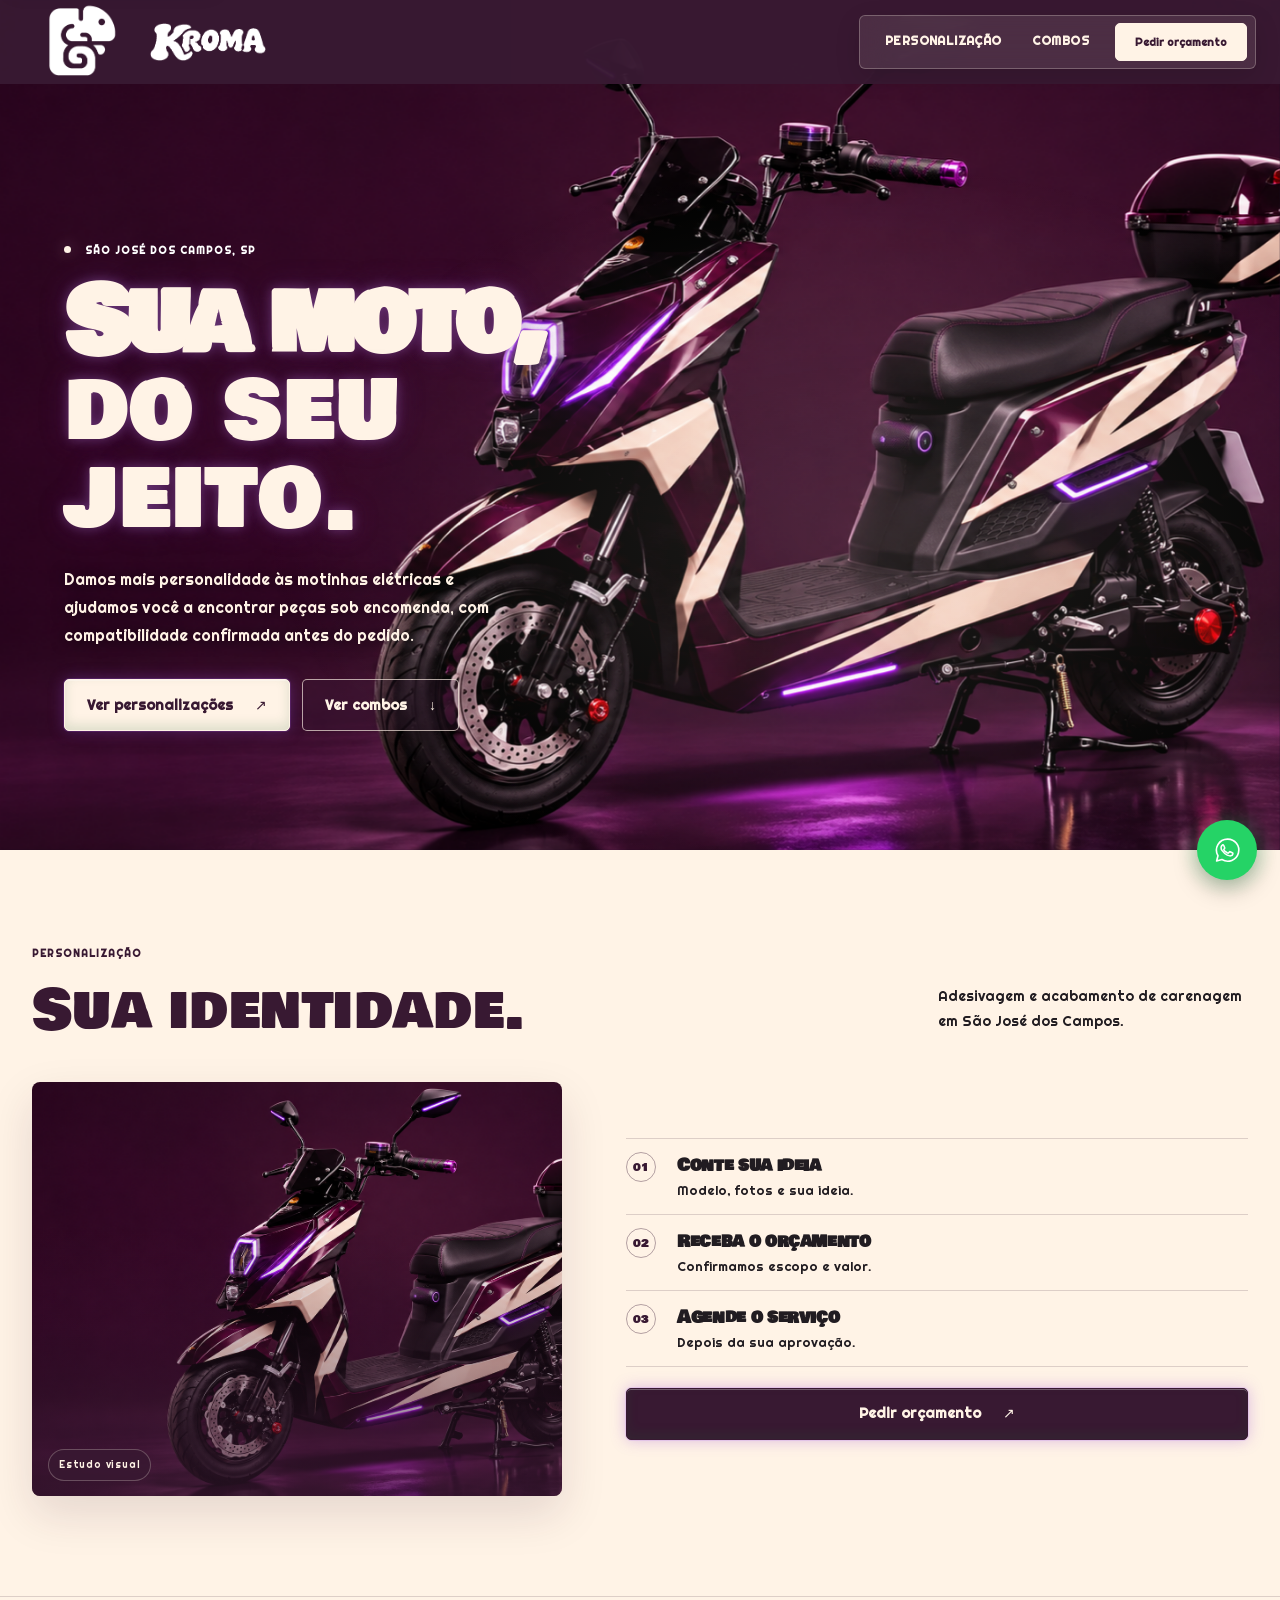
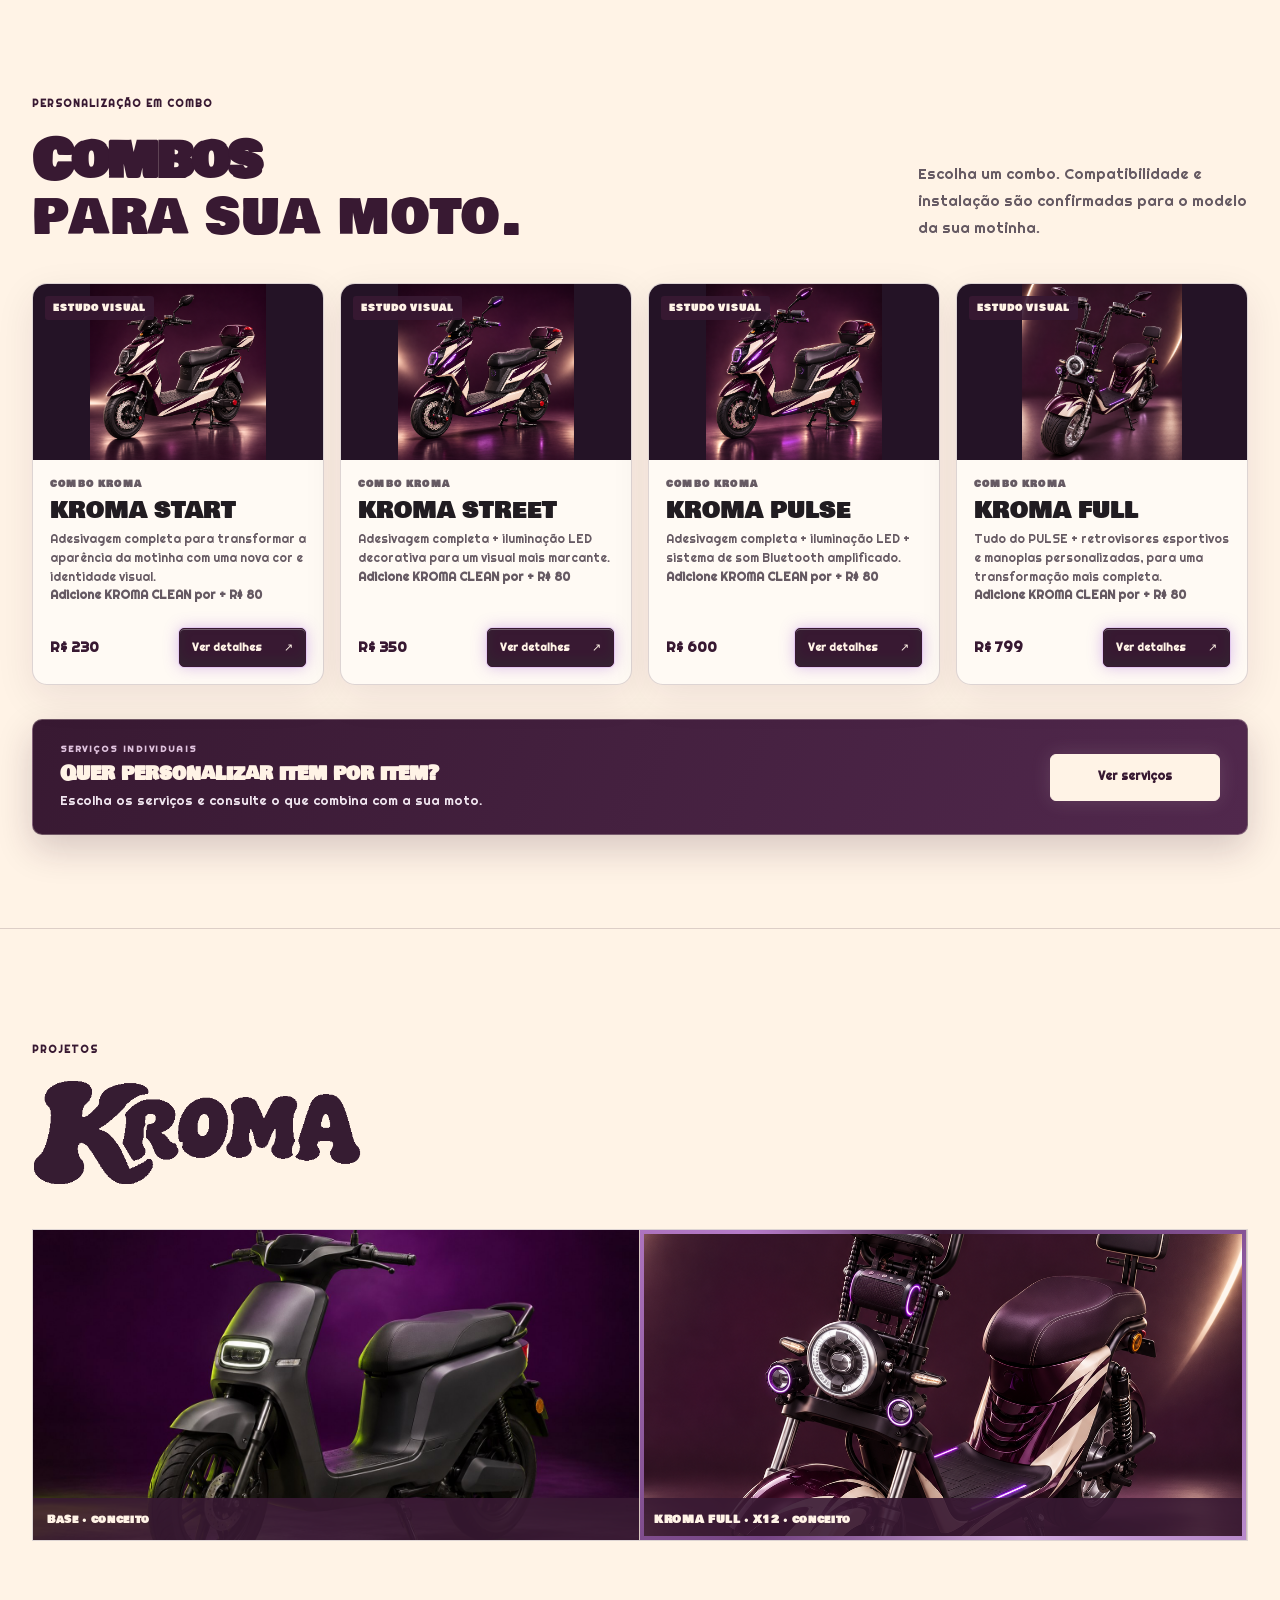
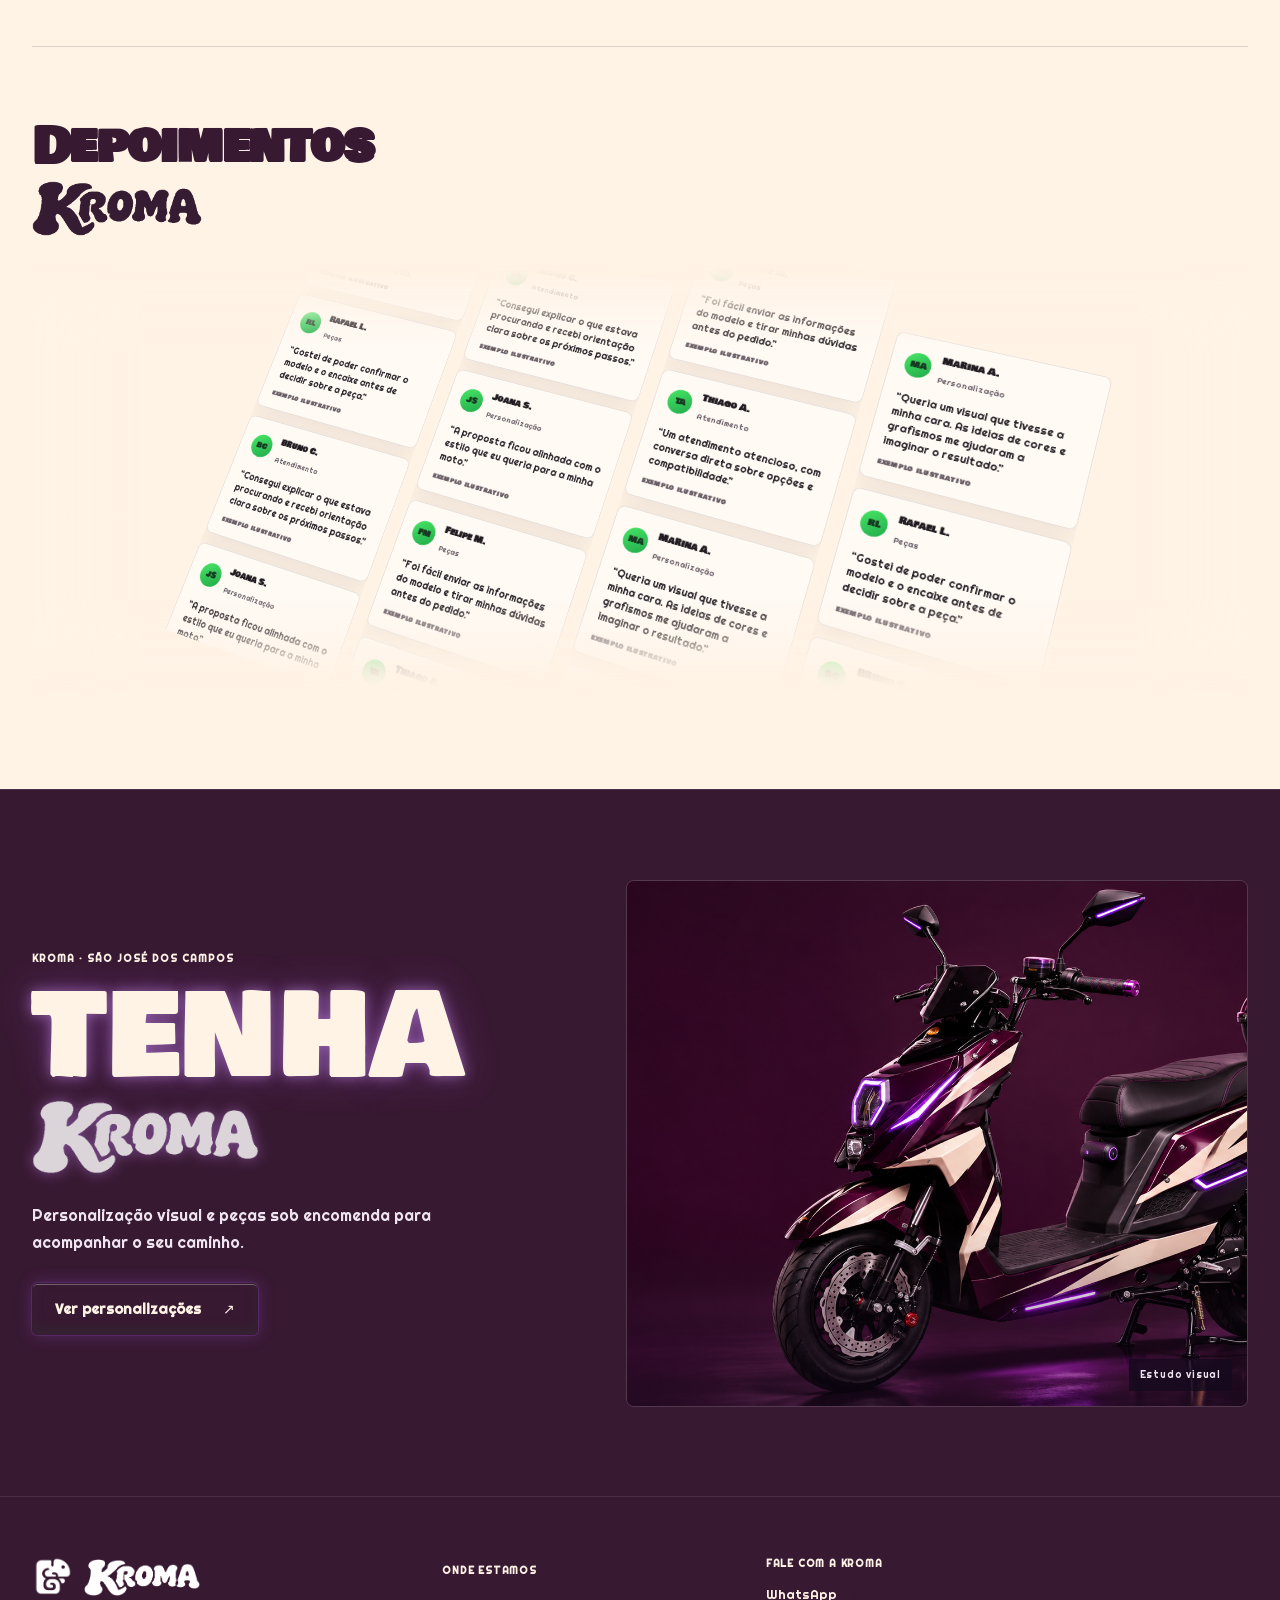
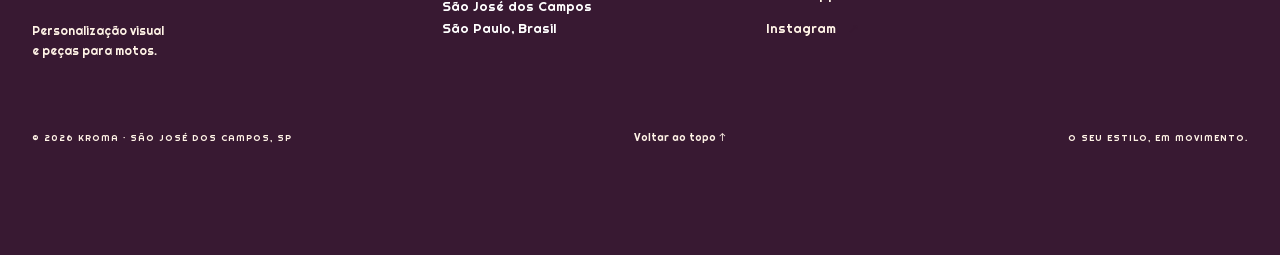
==== commit 9115abe1: "Adiciona combos KROMA e oferta CLEAN no WhatsApp" ====
--- a/index.html
+++ b/index.html
@@ -9,7 +9,7 @@
   <link rel="icon" type="image/png" href="assets/brand/kroma-simbolo.png">
   <link rel="preconnect" href="https://fonts.googleapis.com">
   <link rel="preconnect" href="https://fonts.gstatic.com" crossorigin>
-  <link href="https://fonts.googleapis.com/css2?family=Bowlby+One+SC&family=Righteous&family=DM+Sans:wght@400;500;600;700&family=Space+Grotesk:wght@400;500;600;700&display=swap" rel="stylesheet">
+  <link href="https://fonts.googleapis.com/css2?family=Bebas+Neue&family=Bowlby+One+SC&family=Righteous&family=DM+Sans:wght@400;500;600;700&family=Space+Grotesk:wght@400;500;600;700&display=swap" rel="stylesheet">
   <link rel="stylesheet" href="styles.css">
   <link rel="stylesheet" href="brand-theme.css">
 </head>
@@ -34,9 +34,9 @@
         <p class="hero-intro">Damos mais personalidade às motinhas elétricas e ajudamos você a encontrar peças sob encomenda, com compatibilidade confirmada antes do pedido.</p>
         <div class="hero-actions"><a class="button button-primary" href="kromas.html">Ver personalizações <span aria-hidden="true">↗</span></a><a class="button button-ghost" href="#combos">Ver combos <span aria-hidden="true">↓</span></a></div>
       </div>
-      <div class="hero-visual" role="img" aria-label="Imagem conceitual de uma motinha elétrica personalizada; não representa um projeto realizado pela KROMA.">
-        <div class="visual-frame"><picture><source media="(max-width: 760px)" srcset="assets/images/site/home/kroma-hero-plum-milk.png"><img src="assets/images/site/home/kroma-hero-plum-milk.png" alt=""></picture></div>
-        <div class="visual-caption"><span>CONCEITO KROMA</span><span>São José dos Campos</span></div>
+      <div class="hero-visual" role="img" aria-label="Estudo conceitual da motinha Jet personalizada com o combo KROMA FULL; não representa um serviço já realizado pela KROMA.">
+        <div class="visual-frame"><picture><source media="(max-width: 760px)" srcset="assets/images/site/home/kroma-full-mobile.png"><img src="assets/images/site/home/kroma-full-desktop.png" alt=""></picture></div>
+        <div class="visual-caption"><span>ESTUDO VISUAL · KROMA FULL</span><span>São José dos Campos</span></div>
       </div>
     </section>
     <section class="section-shell service-section" id="personalizacao" aria-labelledby="custom-title">
@@ -50,17 +50,17 @@
           </div>
           <button class="button button-primary contact-action" data-contact="quote-personalization" type="button">Pedir orçamento <span aria-hidden="true">↗</span></button><p class="contact-status" data-status="quote-personalization" role="status" hidden></p>
         </div>
-        <div class="service-art"><img src="assets/images/site/home/kroma-hero-plum-milk.png" alt="Estudo visual de moto elétrica em Plum e Milk"><span>Estudo visual</span></div>
+        <div class="service-art"><img src="assets/images/site/home/kroma-full-desktop.png" alt="Estudo visual da motinha com o combo KROMA FULL"><span>Estudo visual</span></div>
       </div>
     </section>
     <section class="parts-section combo-section" id="combos" aria-labelledby="combo-title"><div class="section-shell">
-      <div class="section-heading parts-heading"><div><p class="eyebrow">Personalização em combo</p><h2 id="combo-title">Combos<br><span>para sua moto.</span></h2></div><p class="section-summary">Escolha uma base e veja os adicionais disponíveis. O valor e o prazo são confirmados depois de avaliar o modelo e o serviço.</p></div>
+      <div class="section-heading parts-heading"><div><p class="eyebrow">Personalização em combo</p><h2 id="combo-title">Combos<br><span>para sua moto.</span></h2></div><p class="section-summary">Escolha um combo. Compatibilidade e instalação são confirmadas para o modelo da sua motinha.</p></div>
       <div class="combo-grid" id="combo-grid" aria-live="polite"></div>
       <div class="order-strip combo-order-strip" id="como-encomendar"><div class="order-copy"><span class="order-kicker">SERVIÇOS INDIVIDUAIS</span><h3>Quer personalizar item por item?</h3><p>Escolha os serviços e consulte o que combina com a sua moto.</p></div><a class="button button-primary" href="kromas.html#vitrine">Ver serviços</a></div>
     </div></section>
     <section class="project-section section-shell" id="projetos" aria-labelledby="project-title">
       <div class="project-top"><div><p class="eyebrow">Projetos</p><h2 id="project-title"><img class="kroma-wordmark kroma-wordmark-project" src="assets/brand/kroma-wordmark.png" alt="KROMA"></h2></div></div>
-      <div class="project-card"><figure class="project-photo"><img src="assets/images/site/projetos/estudo-antes.jpg" alt="Estudo visual de moto elétrica em tom grafite"><figcaption class="photo-caption">Base · conceito</figcaption></figure><figure class="project-photo project-photo-after"><img src="assets/images/site/home/kroma-hero-plum-milk.png" alt="Estudo visual da moto com carenagem Plum e detalhes Milk"><figcaption class="photo-caption">Personalização · conceito</figcaption></figure></div>
+      <div class="project-card"><figure class="project-photo"><img src="assets/images/site/projetos/estudo-antes.jpg" alt="Estudo visual de moto elétrica em tom grafite"><figcaption class="photo-caption">Base · conceito</figcaption></figure><figure class="project-photo project-photo-after"><img src="assets/images/site/combos/kroma-full-x12.png" alt="Estudo visual conceitual do modelo X12 com personalização KROMA FULL"><figcaption class="photo-caption">KROMA FULL · X12 · conceito</figcaption></figure></div>
     </section>
     <section class="reviews-section section-shell" id="avaliacoes" aria-labelledby="reviews-title">
       <div class="reviews-heading"><div><h2 id="reviews-title">Depoimentos</h2><img class="kroma-wordmark kroma-wordmark-reviews" src="assets/brand/kroma-wordmark.png" alt="KROMA"></div></div>
@@ -69,13 +69,15 @@
         <div class="review-fade" aria-hidden="true"></div>
       </div>
     </section>
-    <section class="future-section" id="future-section" aria-labelledby="cta-title"><div class="future-visual"><picture><source media="(max-width: 760px)" srcset="assets/images/site/home/kroma-hero-plum-milk.png"><img src="assets/images/site/home/kroma-hero-plum-milk.png" alt="Imagem ilustrativa de uma moto elétrica em Plum e Milk"></picture><span>Estudo visual</span></div><div class="section-shell future-content"><p class="eyebrow">KROMA · SÃO JOSÉ DOS CAMPOS</p><h2 id="cta-title" aria-label="Tenha identidade.">Tenha<br><span class="identity-swap"><span class="identity-kroma" aria-hidden="true"><img class="identity-kroma-mark" src="assets/brand/kroma-wordmark.png" alt=""></span><span class="identity-replacement" aria-hidden="true">identidade</span></span><span class="sr-only">identidade.</span></h2><p>Personalização visual e peças sob encomenda para acompanhar o seu caminho.</p><a class="button button-primary" href="kromas.html">Ver personalizações <span aria-hidden="true">↗</span></a></div></section>
+    <section class="future-section" id="future-section" aria-labelledby="cta-title"><div class="future-visual"><picture><source media="(max-width: 760px)" srcset="assets/images/site/home/kroma-full-mobile.png"><img src="assets/images/site/home/kroma-full-desktop.png" alt="Imagem conceitual da motinha com o combo KROMA FULL"></picture><span>Estudo visual</span></div><div class="section-shell future-content"><p class="eyebrow">KROMA · SÃO JOSÉ DOS CAMPOS</p><h2 id="cta-title" aria-label="Tenha identidade."><span class="identity-tenha">TENHA</span><span class="identity-swap"><span class="identity-kroma" aria-hidden="true"><img class="identity-kroma-mark" src="assets/brand/kroma-wordmark.png" alt=""></span><span class="identity-replacement" aria-hidden="true">identidade</span></span><span class="sr-only">Tenha identidade.</span></h2><p>Personalização visual e peças sob encomenda para acompanhar o seu caminho.</p><a class="button button-primary" href="kromas.html">Ver personalizações <span aria-hidden="true">↗</span></a></div></section>
   </main>
   <footer class="site-footer"><div class="section-shell footer-main"><div class="footer-brand"><a class="brand brand-footer" href="#inicio" aria-label="KROMA — voltar ao início"><img class="brand-symbol" src="assets/brand/kroma-simbolo.png" alt=""><img class="brand-wordmark" src="assets/brand/kroma-wordmark.png" alt="KROMA"></a><p>Personalização visual<br>e peças para motos.</p></div><div class="footer-location"><span class="footer-label">ONDE ESTAMOS</span><p>São José dos Campos<br>São Paulo, Brasil</p></div><div class="footer-contact"><span class="footer-label">FALE COM A KROMA</span><button class="footer-link contact-action" data-contact="footer" type="button">WhatsApp <span aria-hidden="true">↗</span></button><span class="contact-status" data-status="footer" role="status" hidden></span><a class="footer-link instagram-link" href="#">Instagram <span aria-hidden="true">↗</span></a></div></div><div class="section-shell footer-bottom"><span>© <span id="year"></span> KROMA · SÃO JOSÉ DOS CAMPOS, SP</span><a href="#inicio">Voltar ao topo ↑</a><span>O SEU ESTILO, EM MOVIMENTO.</span></div></footer>
     <button class="whatsapp-float contact-action" data-contact="floating" type="button" aria-label="Falar com a KROMA pelo WhatsApp"><svg viewBox="0 0 32 32" aria-hidden="true"><path class="wa-bubble" d="M16 3.4A12.2 12.2 0 0 0 5.5 21.8L4 27.5l5.9-1.5A12.2 12.2 0 1 0 16 3.4Z"/><path class="wa-handset" d="M11.2 9.7c-.4 0-.9.2-1.2.6-.4.4-1.1 1.1-1.1 2.6s1.1 3.1 1.3 3.3c.2.2 2.2 3.6 5.5 4.9 2.7 1.1 3.3.9 3.9.8.6-.1 1.9-.8 2.1-1.5.3-.8.3-1.4.2-1.6-.1-.1-.4-.2-.7-.4l-2.2-1c-.3-.2-.5-.2-.8.1-.2.4-.9 1.1-1.1 1.3-.2.2-.4.2-.7.1-.3-.2-1.4-.5-2.6-1.6-1-.8-1.6-1.8-1.8-2.1-.2-.3 0-.5.1-.7.2-.1.4-.4.5-.5.2-.2.2-.3.3-.5.1-.2 0-.4 0-.6l-1-2.4c-.3-.6-.5-.6-.7-.6h-.6Z"/></svg></button>
   <p class="contact-toast" data-status="global" role="status" hidden></p>
-  <dialog class="combo-dialog" id="combo-dialog" aria-labelledby="combo-dialog-title"><div class="combo-dialog-inner"><button class="combo-dialog-close" type="button" aria-label="Fechar detalhes">×</button><div class="combo-dialog-art"><img id="combo-dialog-image" src="" alt=""></div><section class="combo-dialog-content"><p class="eyebrow">KROMA · Combo sob consulta</p><h2 id="combo-dialog-title"></h2><p id="combo-dialog-description"></p><fieldset class="combo-addons"><legend>Escolha um adicional</legend><label><input type="radio" name="combo-addon" value="Sem adicional" checked><span>Sem adicional</span></label><label><input type="radio" name="combo-addon" value="CLEAN"><span>CLEAN</span></label><label><input type="radio" name="combo-addon" value="CLEAN PRO"><span>CLEAN PRO</span></label></fieldset><p class="combo-dialog-note">Valor e prazo sob consulta, após confirmar o modelo da moto.</p><button class="button button-primary" id="combo-dialog-contact" type="button">Consultar pelo WhatsApp <span aria-hidden="true">↗</span></button><p class="contact-status" data-status="combo-dialog" role="status" hidden></p></section></div></dialog>
+  <dialog class="clean-upsell-dialog" id="clean-upsell-dialog" aria-labelledby="clean-upsell-title"><section class="clean-upsell-panel"><button class="clean-upsell-close" type="button" aria-label="Fechar recomendação">×</button><span class="clean-upsell-symbol" aria-hidden="true">✦</span><p class="eyebrow">KROMA CLEAN</p><h2 id="clean-upsell-title">Quer adicionar KROMA CLEAN?</h2><p id="clean-upsell-copy">Complete seu pedido com limpeza externa e película protetora no display por + R$ 80.</p><div class="clean-upsell-price">+ R$ 80 <span>adicional ao serviço ou combo</span></div><div class="clean-upsell-actions"><button class="button button-primary" id="clean-upsell-confirm" type="button">Adicionar KROMA CLEAN · + R$ 80</button><button class="clean-upsell-secondary" id="clean-upsell-skip" type="button">Continuar sem CLEAN</button></div><p class="contact-status" id="clean-upsell-status" role="status" hidden></p></section></dialog>
+  <dialog class="combo-dialog" id="combo-dialog" aria-labelledby="combo-dialog-title"><div class="combo-dialog-inner"><button class="combo-dialog-close" type="button" aria-label="Fechar detalhes">×</button><div class="combo-dialog-art"><img id="combo-dialog-image" src="" alt=""></div><section class="combo-dialog-content"><p class="eyebrow">COMBO KROMA</p><h2 id="combo-dialog-title"></h2><p id="combo-dialog-description"></p><p class="combo-dialog-items"><strong>Inclui:</strong> <span id="combo-dialog-items"></span></p><fieldset class="combo-addons"><legend>Adicional para todos os combos</legend><label><input type="radio" name="combo-addon" value="Sem adicional" checked><span>Sem adicional</span></label><label><input type="radio" name="combo-addon" value="KROMA CLEAN"><span>KROMA CLEAN · + R$ 80</span></label></fieldset><p class="combo-dialog-total">Total do combo: <strong id="combo-dialog-price"></strong></p><button class="button button-primary" id="combo-dialog-contact" type="button">Continuar pelo WhatsApp</button><p class="contact-status" data-status="combo-dialog" role="status" hidden></p></section></div></dialog>
   <script src="contact-config.js" defer></script>
+  <script src="kroma-whatsapp.js" defer></script>
   <script src="app.js" defer></script>
 </body>
 </html>
--- a/styles.css
+++ b/styles.css
@@ -131,6 +131,27 @@
 @media(max-width:900px){.site-nav{gap:17px}.header-actions .button-small{padding-inline:13px}.review-column{width:210px}.review-columns{transform:translateX(-50%) translate3d(-25px,0,-30px) rotateX(12deg) rotateY(-10deg) rotateZ(18deg) scale(.78)}}
 @media(max-width:760px){.site-nav{gap:0}.site-nav>a{padding:13px 2px}.header-inner{width:calc(100% - 32px)}.header-actions .button-small{padding-inline:10px;font-size:10px}.menu-toggle{padding:8px 9px}.hero{padding-bottom:20px}.eyebrow{font-size:9px}.section-summary,.step p,.order-strip p,.project-message p{font-size:13px}.product-art-label{font-size:9px}.compatibility{font-size:10px}.product-body h3{font-size:16px}.service-art>span,.photo-caption{font-size:9px}.reviews-section{padding-top:58px}.review-stage{height:340px}.review-columns{top:-82px;transform:translateX(-50%) translate3d(-18px,0,-24px) rotateX(10deg) rotateY(-10deg) rotateZ(17deg) scale(.61)}.review-column{width:195px;height:580px}.review-column-offset{margin-top:47px}.review-card{min-height:132px;padding:14px}.review-set{gap:11px;padding-bottom:11px}.review-fade{background:linear-gradient(180deg,var(--violet),transparent 16%,transparent 80%,var(--violet)),linear-gradient(90deg,var(--violet),transparent 3%,transparent 97%,var(--violet))}}
 @media(prefers-reduced-motion:reduce){.review-track{animation:none}}
+
+/* Loop de abertura: revelação cinematográfica do estudo KROMA FULL. */
+.visual-frame-loop{isolation:isolate;background:#150b19}
+.visual-frame-loop picture{position:absolute;inset:0;display:block;width:100%;height:100%;z-index:0}
+.visual-frame-loop picture img{position:absolute;inset:0;width:100%;height:100%;display:block;object-fit:cover;object-position:center 54%;will-change:transform,filter;animation:hero-loop-camera 10s ease-in-out infinite}
+.visual-frame-loop:before{z-index:1}
+.hero-loop-light{position:absolute;z-index:2;inset:0;pointer-events:none;opacity:0;background:radial-gradient(ellipse at 57% 55%,rgba(64,228,95,.38),transparent 38%);mix-blend-mode:screen;animation:hero-loop-glow 10s ease-in-out infinite}
+@keyframes hero-loop-camera{
+  0%,100%{transform:scale(1.03);filter:brightness(.55)}
+  18%{transform:scale(1.055);filter:brightness(.78)}
+  60%{transform:scale(1.1);filter:brightness(1)}
+  86%{transform:scale(1.065);filter:brightness(.96)}
+}
+@keyframes hero-loop-glow{
+  0%,34%,63%,100%{opacity:0}
+  45%,57%{opacity:.8}
+}
+@media(prefers-reduced-motion:reduce){
+  .visual-frame-loop picture img,.hero-loop-light{animation:none}
+  .visual-frame-loop picture img{filter:none;transform:none}
+}
 
 /* Abertura e seção editorial com imagem em destaque, também no mobile. */
 .brand:not(.brand-footer) img{width:84px;height:60px;object-fit:contain}
--- a/brand-theme.css
+++ b/brand-theme.css
@@ -76,12 +76,12 @@
 .combo-card-bottom{display:flex;align-items:center;justify-content:space-between;gap:10px;margin-top:auto;padding-top:15px}
 .combo-card-bottom strong{color:var(--plum);font-size:11px}
 .combo-card-bottom .button{min-height:39px;padding-inline:12px;font-size:11px}
-.combo-card-art img[src$='kromas-showcase-plum-milk.png']{position:absolute;left:0;top:0;width:200%;height:200%;max-width:none;object-fit:cover}
+.combo-card-art img[src$='kroma-combos-jet-plum-milk.png']{position:absolute;left:0;top:0;width:200%;height:200%;max-width:none;object-fit:cover}
 .combo-card-art img.q1{left:0!important;top:0!important}
 .combo-card-art img.q2{left:-100%!important;top:0!important}
 .combo-card-art img.q3{left:0!important;top:-100%!important}
 .combo-card-art img.q4{left:-100%!important;top:-100%!important}
-.combo-dialog-art img[src$='kromas-showcase-plum-milk.png']{width:200%;height:200%;min-height:0;max-width:none;object-fit:cover;position:absolute;left:0;top:0}
+.combo-dialog-art img[src$='kroma-combos-jet-plum-milk.png']{width:200%;height:200%;min-height:0;max-width:none;object-fit:cover;position:absolute;left:0;top:0}
 .combo-dialog-art{position:relative;overflow:hidden}
 .combo-dialog-art img.q1{left:0!important;top:0!important}
 .combo-dialog-art img.q2{left:-100%!important;top:0!important}
@@ -153,6 +153,12 @@
 .k-card:hover{box-shadow:0 19px 48px rgba(56,25,50,.16),0 0 0 1px rgba(56,25,50,.22)}
 .k-label{background:var(--plum);color:var(--milk)}
 .k-card-category{color:var(--plum)}
+.k-card-art img[src$='kroma-combos-jet-plum-milk.png']{position:absolute;left:0;top:0;width:200%;height:200%;max-width:none;object-fit:cover}
+.k-card-art img[src$='kroma-combos-jet-plum-milk.png'].q1{left:0!important;top:0!important}
+.k-card-art img[src$='kroma-combos-jet-plum-milk.png'].q2{left:-100%!important;top:0!important}
+.k-card-art img[src$='kroma-combos-jet-plum-milk.png'].q3{left:0!important;top:-100%!important}
+.k-card-art img[src$='kroma-combos-jet-plum-milk.png'].q4{left:-100%!important;top:-100%!important}
+.k-section-heading h1{margin:0;color:var(--plum);font:400 clamp(34px,4vw,53px)/1 var(--retro);letter-spacing:-.025em}
 .k-card-sub{color:var(--muted)}
 .k-buy-card{background:var(--plum);border-color:var(--plum);color:var(--milk)}
 .k-buy-card:hover{background:#51294a}
@@ -221,6 +227,30 @@
 .whatsapp-float .wa-bubble{fill:none;stroke:#fff;stroke-width:1.8}
 .whatsapp-float .wa-handset{fill:none;stroke:#fff;stroke-width:1.8;stroke-linecap:round;stroke-linejoin:round}
 .whatsapp-float:hover,.whatsapp-float:focus-visible{background:#20bd5a;color:#fff;box-shadow:0 0 0 4px rgba(255,255,255,.36),0 0 27px 8px rgba(255,255,255,.28),0 8px 24px rgba(0,0,0,.3)}
+.combo-card-addon{margin:10px 0 0;color:var(--plum);font-size:10px;font-weight:700;line-height:1.35}
+.combo-card-bottom strong{font-size:15px}
+.combo-dialog-items{margin:14px 0;color:var(--muted);font-size:13px;line-height:1.6}
+.combo-dialog-total{margin:12px 0 17px;color:var(--ink);font-size:14px}
+.combo-dialog-total strong{color:var(--plum);font-size:21px}
+
+/* WhatsApp clean add-on: small pre-checkout offer with a clear opt-out. */
+.clean-upsell-dialog{width:min(430px,calc(100% - 28px));max-width:none;padding:0;border:1px solid rgba(255,243,230,.45);border-radius:15px;background:var(--plum);color:var(--milk);box-shadow:0 25px 90px rgba(23,9,25,.55);overflow:visible}
+.clean-upsell-dialog::backdrop{background:rgba(18,8,20,.72);backdrop-filter:blur(5px)}
+.clean-upsell-panel{position:relative;padding:30px 27px 24px}
+.clean-upsell-close{position:absolute;top:10px;right:11px;width:34px;height:34px;border:1px solid rgba(255,243,230,.26);border-radius:50%;background:transparent;color:var(--milk);font:24px/1 var(--body);cursor:pointer}
+.clean-upsell-symbol{display:grid;place-items:center;width:44px;height:44px;margin:0 0 16px;border:1px solid rgba(255,243,230,.35);border-radius:50%;background:rgba(255,243,230,.1);color:var(--milk);font-size:22px;box-shadow:0 0 22px rgba(173,118,194,.35)}
+.clean-upsell-panel>.eyebrow{margin:0 0 7px;color:#e2c8e5;font-size:9px;letter-spacing:.16em}
+.clean-upsell-panel h2{margin:0 35px 10px 0;color:var(--milk);font:400 clamp(28px,7vw,35px)/1 var(--display);letter-spacing:-.025em}
+.clean-upsell-panel>p:not(.eyebrow):not(.contact-status){margin:0;color:#f1e4f1;font-size:14px;line-height:1.55}
+.clean-upsell-price{display:flex;align-items:baseline;gap:10px;margin:18px 0 20px;color:var(--milk);font:400 30px/1 var(--display)}
+.clean-upsell-price span{color:#d7c5d8;font:500 11px/1.4 var(--body)}
+.clean-upsell-actions{display:grid;gap:9px}
+.clean-upsell-actions .button{width:100%;min-height:46px;justify-content:center;padding-inline:14px;background:var(--milk);border-color:var(--milk);color:var(--plum);font-size:12px;box-shadow:0 0 22px rgba(229,196,238,.15)}
+.clean-upsell-secondary{width:100%;min-height:41px;border:1px solid rgba(255,243,230,.38);border-radius:6px;background:transparent;color:var(--milk);font:600 12px var(--body);cursor:pointer}
+.clean-upsell-secondary:hover{background:rgba(255,243,230,.1)}
+.clean-upsell-status{color:#fff!important}
+.clean-upsell-dialog.is-clean-selected .clean-upsell-price{display:none}
+.clean-upsell-dialog.is-clean-selected #clean-upsell-skip{margin-top:2px}
 .hero .hero-copy .eyebrow,.hero .hero-copy .eyebrow>span:not(.eyebrow-dot){color:#fff}
 
 @media(max-width:760px){
@@ -277,3 +307,42 @@
 }
 @media(max-width:380px){.combo-grid{grid-template-columns:1fr}.combo-card-art{height:165px}.combo-card-body{min-height:175px}}
 @media(prefers-reduced-motion:reduce){.site-header,.brand img{transition:none!important}}
+
+/* Keep service prices visible and use the new generated combo artwork. */
+.k-card-price{margin:0 0 12px;color:var(--plum);font:400 21px/1 var(--display)}
+.combo-card-body{min-height:224px}
+.combo-card-addon{font-size:10px}
+.combo-card-art img[src$='kroma-combos-jet-plum-milk.png']{position:absolute;left:0;top:0;width:200%;height:200%;max-width:none;object-fit:cover}
+.combo-card-art img[src$='kroma-combos-jet-plum-milk.png'].q1{left:0!important;top:0!important}
+.combo-card-art img[src$='kroma-combos-jet-plum-milk.png'].q2{left:-100%!important;top:0!important}
+.combo-card-art img[src$='kroma-combos-jet-plum-milk.png'].q3{left:0!important;top:-100%!important}
+.combo-card-art img[src$='kroma-combos-jet-plum-milk.png'].q4{left:-100%!important;top:-100%!important}
+.combo-dialog-art img[src$='kroma-combos-jet-plum-milk.png']{width:200%;height:200%;min-height:0;max-width:none;position:absolute;left:0;top:0;object-fit:cover}
+.combo-dialog-art img[src$='kroma-combos-jet-plum-milk.png'].q1{left:0!important;top:0!important}
+.combo-dialog-art img[src$='kroma-combos-jet-plum-milk.png'].q2{left:-100%!important;top:0!important}
+.combo-dialog-art img[src$='kroma-combos-jet-plum-milk.png'].q3{left:0!important;top:-100%!important}
+.combo-dialog-art img[src$='kroma-combos-jet-plum-milk.png'].q4{left:-100%!important;top:-100%!important}
+
+/* The condensed type and Milk highlight echo the reference; the reveal follows scroll progress. */
+.future-section .future-content h2{font-family:"Bebas Neue",Impact,sans-serif;font-weight:400;letter-spacing:.025em;line-height:.9;text-shadow:0 0 13px rgba(199,148,234,.48),0 0 34px rgba(139,71,177,.34)}
+.identity-tenha{display:block;margin-bottom:.12em;color:var(--milk);font:400 clamp(72px,9vw,118px)/.83 "Bebas Neue",Impact,sans-serif;letter-spacing:.025em;text-shadow:0 0 13px rgba(199,148,234,.54),0 0 35px rgba(139,71,177,.48)}
+.identity-swap{display:grid;position:relative;align-items:center;justify-items:start;min-width:max-content;line-height:.9}
+.identity-kroma,.identity-replacement{grid-area:1/1;justify-self:start;position:relative;white-space:nowrap}
+.identity-kroma{z-index:0;display:flex!important;align-items:center;opacity:1!important;transition:none!important}
+.identity-kroma:after{display:none!important}
+.identity-kroma-mark{display:block;width:auto;height:.8em;max-width:4em;object-fit:contain;filter:brightness(0) invert(1) drop-shadow(0 0 7px rgba(191,126,230,.62))}
+.identity-replacement{z-index:1;display:inline-block;opacity:1!important;transform:none!important;transition:none!important;clip-path:inset(0 calc(100% - var(--identity-progress, 0%)) 0 0);padding:.02em .12em .04em;background:var(--milk);color:var(--plum)!important;font:400 .86em/.92 "Bebas Neue",Impact,sans-serif;letter-spacing:.025em;text-transform:uppercase;text-shadow:none!important;box-shadow:0 0 18px rgba(222,190,235,.4)}
+.future-section .future-content h2 .identity-swap{margin-top:.02em}
+.k-card-category{color:var(--plum)}
+@media(max-width:760px){
+ .combo-card-body{min-height:240px}
+ .combo-card-addon{min-height:29px}
+ .k-section-heading h1{font-size:35px}
+ .identity-tenha{font-size:clamp(61px,16vw,88px)}
+ .identity-replacement{font-size:.78em}
+ .identity-kroma-mark{height:.72em;max-width:3.7em}
+}
+@media(prefers-reduced-motion:reduce){.identity-replacement{clip-path:none}}
+/* Preserve the full generated scooter in square combo and service artwork. */
+.combo-card-art,.combo-dialog-art,.k-card-art{background:#241326}
+.combo-card-art img,.combo-dialog-art img,.k-card-art img{object-fit:contain}
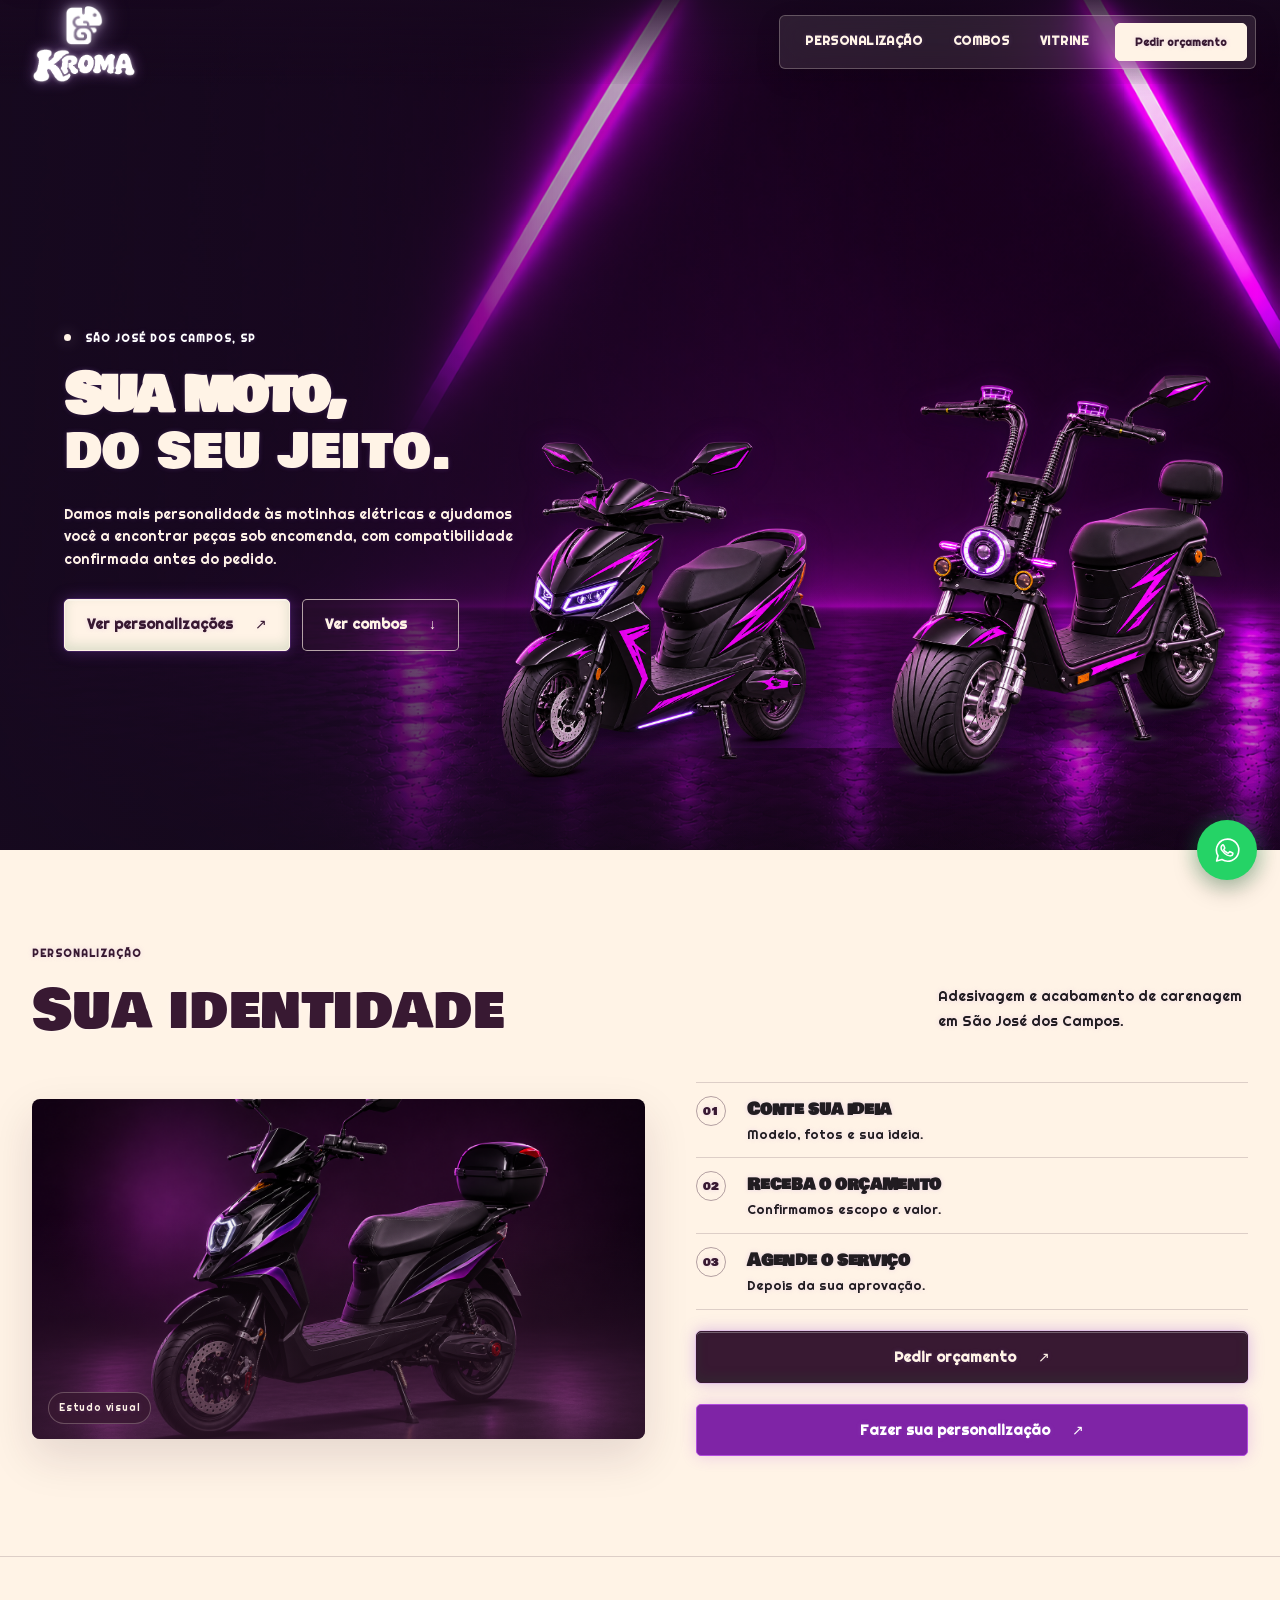
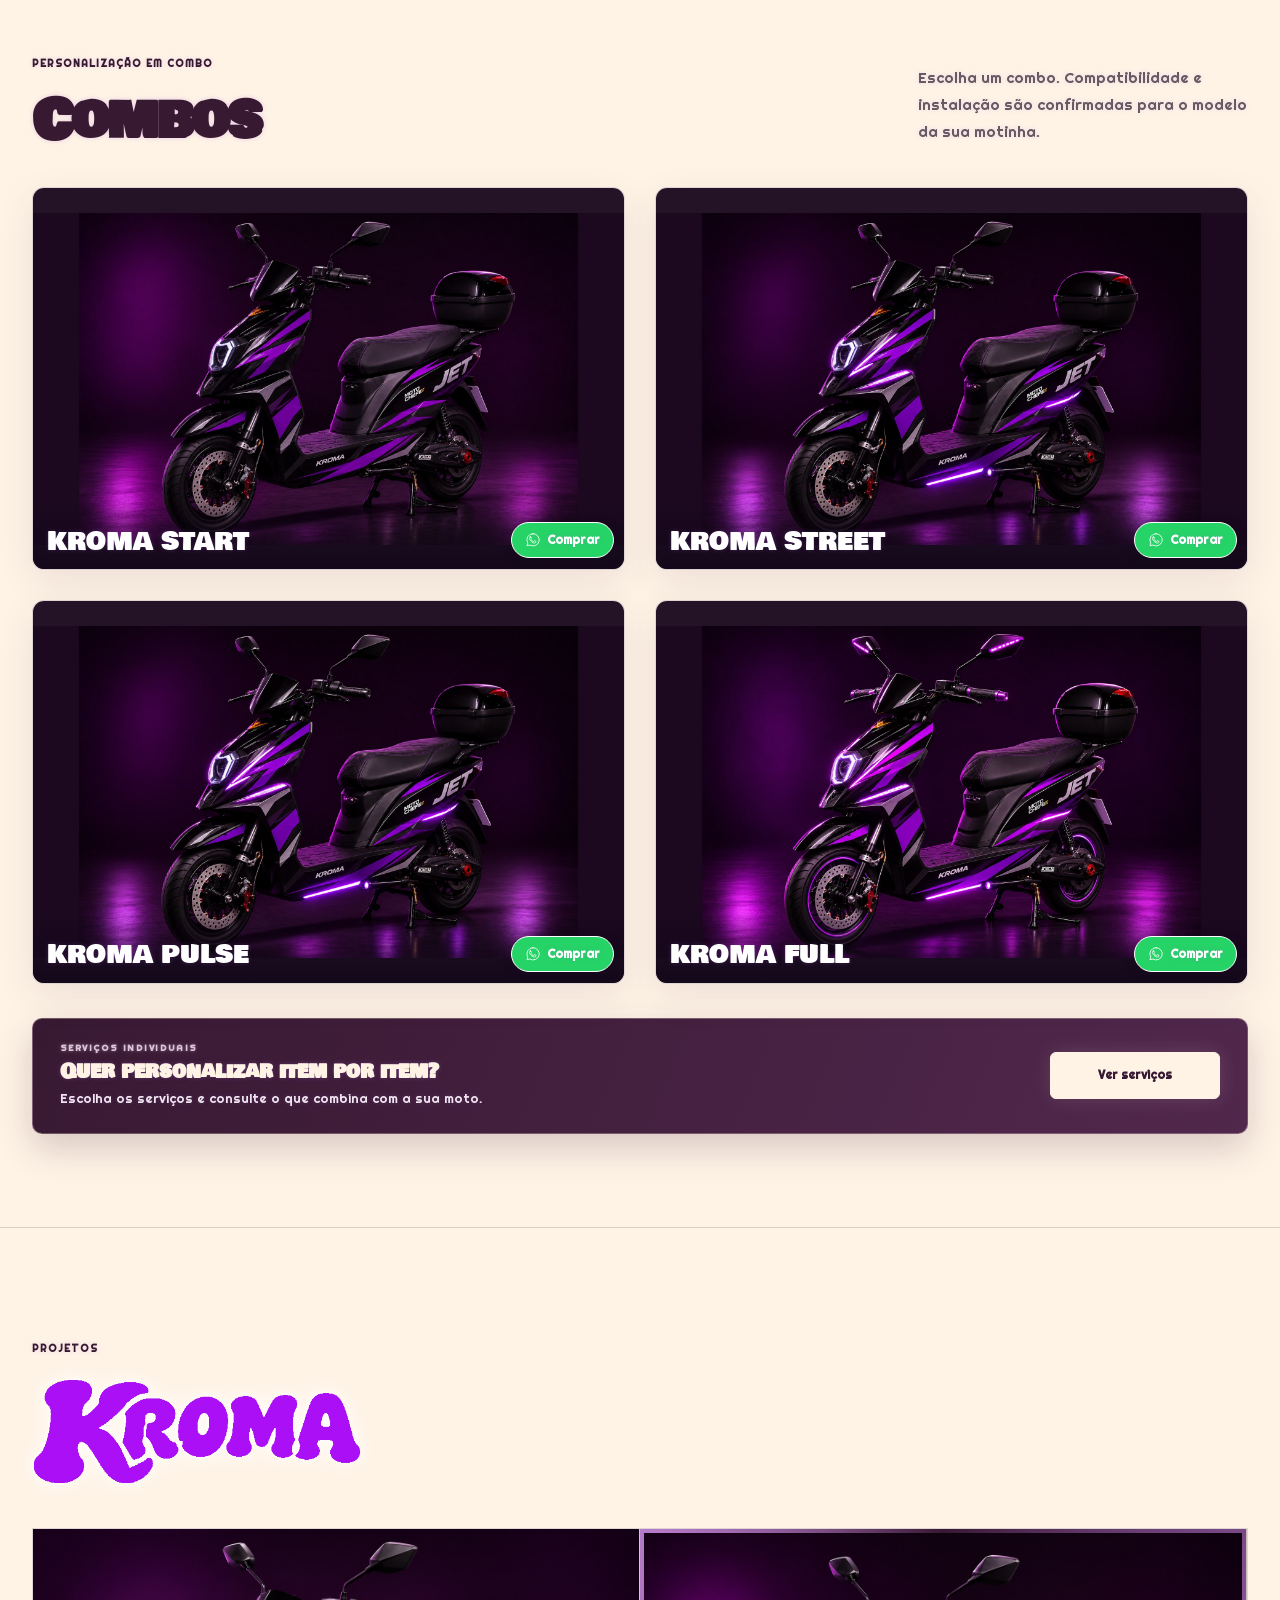
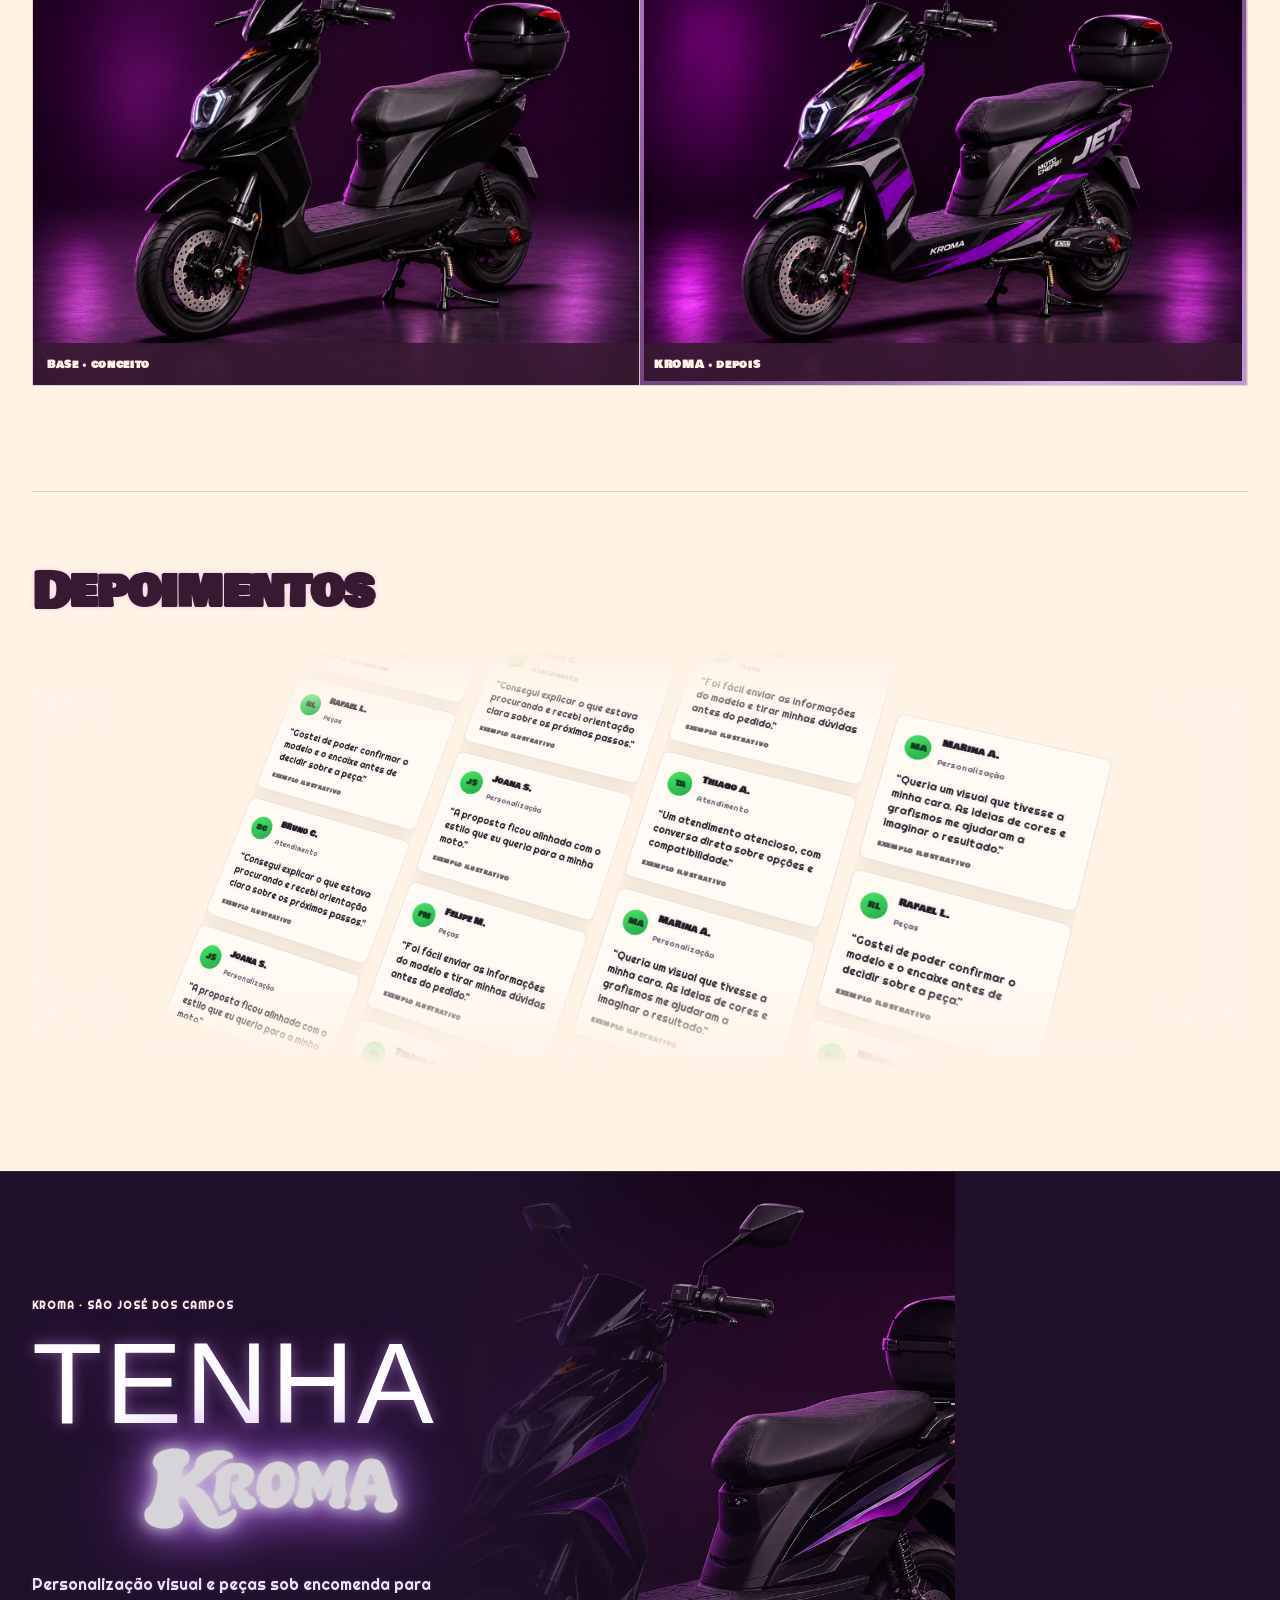
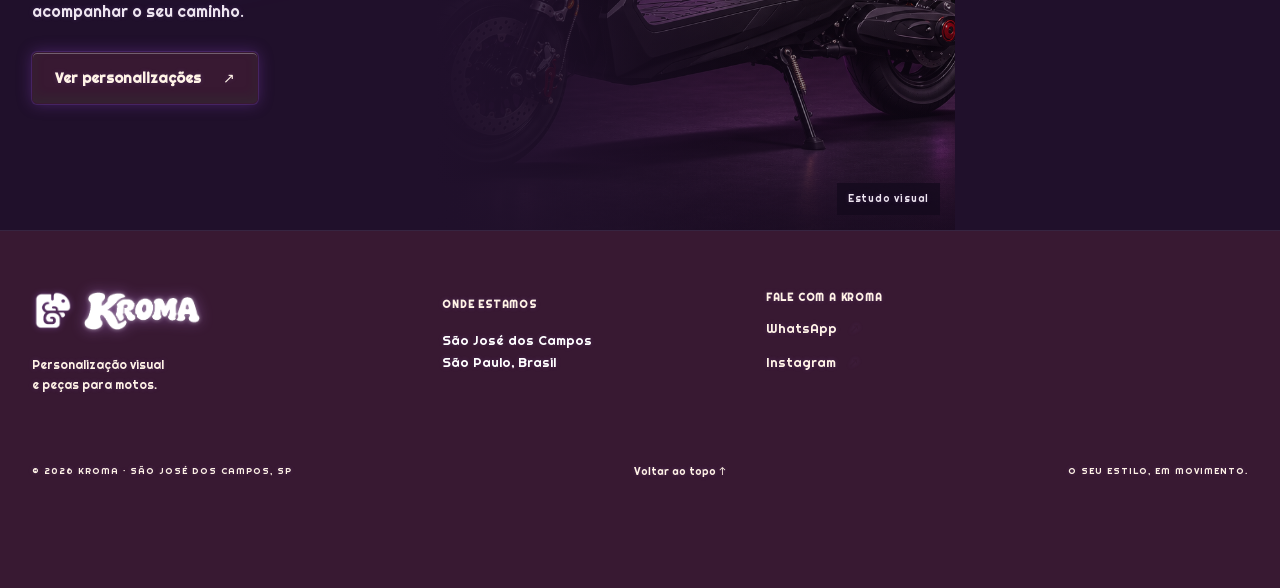
==== commit 365c1a69: "Align responsive visuals and storefront navigation" ====
--- a/index.html
+++ b/index.html
@@ -15,12 +15,12 @@
 </head>
 <body>
   <a class="skip-link" href="#conteudo">Pular para o conteúdo</a>
-  <header class="site-header">
+  <header class="site-header hero-header">
     <div class="header-inner">
       <a class="brand" href="#inicio" aria-label="KROMA — início"><img class="brand-symbol" src="assets/brand/kroma-simbolo.png" alt=""><img class="brand-wordmark" src="assets/brand/kroma-wordmark.png" alt="KROMA"></a>
       <div class="nav-shell">
         <nav class="site-nav" id="site-nav" aria-label="Navegação principal">
-          <a href="#personalizacao">Personalização</a><a href="#combos">Combos</a>
+          <a href="#personalizacao">Personalização</a><a href="#combos">Combos</a><a href="kromas.html#vitrine">Vitrine</a>
         </nav>
         <div class="header-actions"><button class="button button-small button-primary contact-action" data-contact="quote-header" type="button">Pedir orçamento</button><button class="menu-toggle" type="button" aria-label="Abrir menu" aria-expanded="false" aria-controls="site-nav"><span class="menu-glyph" aria-hidden="true"><i></i><i></i><i></i></span></button></div>
       </div>
@@ -34,13 +34,15 @@
         <p class="hero-intro">Damos mais personalidade às motinhas elétricas e ajudamos você a encontrar peças sob encomenda, com compatibilidade confirmada antes do pedido.</p>
         <div class="hero-actions"><a class="button button-primary" href="kromas.html">Ver personalizações <span aria-hidden="true">↗</span></a><a class="button button-ghost" href="#combos">Ver combos <span aria-hidden="true">↓</span></a></div>
       </div>
-      <div class="hero-visual" role="img" aria-label="Estudo conceitual da motinha Jet personalizada com o combo KROMA FULL; não representa um serviço já realizado pela KROMA.">
-        <div class="visual-frame"><picture><source media="(max-width: 760px)" srcset="assets/images/site/home/kroma-full-mobile.png"><img src="assets/images/site/home/kroma-full-desktop.png" alt=""></picture></div>
-        <div class="visual-caption"><span>ESTUDO VISUAL · KROMA FULL</span><span>São José dos Campos</span></div>
+      <div class="hero-visual" role="img" aria-label="Duas motos elétricas conceito personalizadas pela KROMA: Jet e X12.">
+        <picture class="hero-background" aria-hidden="true"><source media="(max-width:760px)" srcset="assets/images/site/home/hero-duas-motos/hero-scene-mobile-v2.png"><img src="assets/images/site/home/hero-duas-motos/hero-scene-laptop.png" alt="" fetchpriority="high"></picture>
+        <img class="hero-bike hero-bike-jet" src="assets/images/site/home/hero-duas-motos/hero-bike-jet-cutout-v2.png" alt="" aria-hidden="true" fetchpriority="high">
+        <img class="hero-bike hero-bike-x12" src="assets/images/site/home/hero-duas-motos/hero-bike-x12-cutout-v2.png" alt="" aria-hidden="true" fetchpriority="high">
+        <div class="visual-caption"><span>CONCEITOS JET + X12</span><span>São José dos Campos</span></div>
       </div>
     </section>
     <section class="section-shell service-section" id="personalizacao" aria-labelledby="custom-title">
-      <div class="section-heading"><div><p class="eyebrow">Personalização</p><h2 id="custom-title"><span>Sua identidade.</span></h2></div><p class="section-summary">Adesivagem e acabamento de carenagem em São José dos Campos.</p></div>
+      <div class="section-heading"><div><p class="eyebrow">Personalização</p><h2 id="custom-title"><span>Sua identidade</span></h2></div><p class="section-summary">Adesivagem e acabamento de carenagem em São José dos Campos.</p></div>
       <div class="service-content">
         <div class="service-details">
           <div class="steps">
@@ -48,34 +50,34 @@
             <article class="step"><span class="step-num">02</span><div><h3>Receba o orçamento</h3><p>Confirmamos escopo e valor.</p></div></article>
             <article class="step"><span class="step-num">03</span><div><h3>Agende o serviço</h3><p>Depois da sua aprovação.</p></div></article>
           </div>
-          <button class="button button-primary contact-action" data-contact="quote-personalization" type="button">Pedir orçamento <span aria-hidden="true">↗</span></button><p class="contact-status" data-status="quote-personalization" role="status" hidden></p>
+          <button class="button button-primary contact-action" data-contact="quote-personalization" type="button">Pedir orçamento <span aria-hidden="true">↗</span></button><p class="contact-status" data-status="quote-personalization" role="status" hidden></p><a class="button button-ghost service-custom-link" href="kromas.html#vitrine">Fazer sua personalização <span aria-hidden="true">↗</span></a>
         </div>
-        <div class="service-art"><img src="assets/images/site/home/kroma-full-desktop.png" alt="Estudo visual da motinha com o combo KROMA FULL"><span>Estudo visual</span></div>
+        <div class="service-art"><picture><source media="(max-width:760px)" srcset="assets/images/site/home/identity-projects/identity-mobile-v3.png"><img src="assets/images/site/home/identity-projects/identity-desktop.png" alt="Moto elétrica personalizada com grafismos roxos"></picture><span>Estudo visual</span></div>
       </div>
     </section>
     <section class="parts-section combo-section" id="combos" aria-labelledby="combo-title"><div class="section-shell">
-      <div class="section-heading parts-heading"><div><p class="eyebrow">Personalização em combo</p><h2 id="combo-title">Combos<br><span>para sua moto.</span></h2></div><p class="section-summary">Escolha um combo. Compatibilidade e instalação são confirmadas para o modelo da sua motinha.</p></div>
+      <div class="section-heading parts-heading"><div><p class="eyebrow">Personalização em combo</p><h2 id="combo-title">Combos</h2></div><p class="section-summary">Escolha um combo. Compatibilidade e instalação são confirmadas para o modelo da sua motinha.</p></div>
       <div class="combo-grid" id="combo-grid" aria-live="polite"></div>
       <div class="order-strip combo-order-strip" id="como-encomendar"><div class="order-copy"><span class="order-kicker">SERVIÇOS INDIVIDUAIS</span><h3>Quer personalizar item por item?</h3><p>Escolha os serviços e consulte o que combina com a sua moto.</p></div><a class="button button-primary" href="kromas.html#vitrine">Ver serviços</a></div>
     </div></section>
     <section class="project-section section-shell" id="projetos" aria-labelledby="project-title">
       <div class="project-top"><div><p class="eyebrow">Projetos</p><h2 id="project-title"><img class="kroma-wordmark kroma-wordmark-project" src="assets/brand/kroma-wordmark.png" alt="KROMA"></h2></div></div>
-      <div class="project-card"><figure class="project-photo"><img src="assets/images/site/projetos/estudo-antes.jpg" alt="Estudo visual de moto elétrica em tom grafite"><figcaption class="photo-caption">Base · conceito</figcaption></figure><figure class="project-photo project-photo-after"><img src="assets/images/site/combos/kroma-full-x12.png" alt="Estudo visual conceitual do modelo X12 com personalização KROMA FULL"><figcaption class="photo-caption">KROMA FULL · X12 · conceito</figcaption></figure></div>
+      <div class="project-card"><figure class="project-photo project-mobile-left"><picture><source media="(max-width:760px)" srcset="assets/images/site/home/identity-projects/project-mobile-sprite-v3.png"><img src="assets/images/site/home/identity-projects/project-before-desktop.png" alt="X12 original antes da personalização"></picture><figcaption class="photo-caption">Base · conceito</figcaption></figure><figure class="project-photo project-photo-after project-mobile-right"><picture><source media="(max-width:760px)" srcset="assets/images/site/home/identity-projects/project-mobile-sprite-v3.png"><img src="assets/images/site/home/identity-projects/project-after-desktop.png" alt="X12 com grafismos KROMA roxos depois da personalização"></picture><figcaption class="photo-caption">KROMA · depois</figcaption></figure></div>
     </section>
     <section class="reviews-section section-shell" id="avaliacoes" aria-labelledby="reviews-title">
-      <div class="reviews-heading"><div><h2 id="reviews-title">Depoimentos</h2><img class="kroma-wordmark kroma-wordmark-reviews" src="assets/brand/kroma-wordmark.png" alt="KROMA"></div></div>
+      <div class="reviews-heading"><div><h2 id="reviews-title">Depoimentos</h2></div></div>
       <div class="review-stage" role="group" aria-label="Exemplos fictícios de depoimentos, criados apenas para pré-visualização">
         <div class="review-columns" id="review-columns"></div>
         <div class="review-fade" aria-hidden="true"></div>
       </div>
     </section>
-    <section class="future-section" id="future-section" aria-labelledby="cta-title"><div class="future-visual"><picture><source media="(max-width: 760px)" srcset="assets/images/site/home/kroma-full-mobile.png"><img src="assets/images/site/home/kroma-full-desktop.png" alt="Imagem conceitual da motinha com o combo KROMA FULL"></picture><span>Estudo visual</span></div><div class="section-shell future-content"><p class="eyebrow">KROMA · SÃO JOSÉ DOS CAMPOS</p><h2 id="cta-title" aria-label="Tenha identidade."><span class="identity-tenha">TENHA</span><span class="identity-swap"><span class="identity-kroma" aria-hidden="true"><img class="identity-kroma-mark" src="assets/brand/kroma-wordmark.png" alt=""></span><span class="identity-replacement" aria-hidden="true">identidade</span></span><span class="sr-only">Tenha identidade.</span></h2><p>Personalização visual e peças sob encomenda para acompanhar o seu caminho.</p><a class="button button-primary" href="kromas.html">Ver personalizações <span aria-hidden="true">↗</span></a></div></section>
+    <section class="future-section" id="future-section" aria-labelledby="cta-title"><div class="future-visual"><picture><source media="(max-width:760px)" srcset="assets/images/site/home/identity-projects/identity-mobile-v3.png"><img src="assets/images/site/home/identity-projects/identity-desktop.png" alt="Moto elétrica personalizada em estúdio roxo"></picture><span>Estudo visual</span></div><div class="section-shell future-content"><p class="eyebrow">KROMA · SÃO JOSÉ DOS CAMPOS</p><h2 id="cta-title" aria-label="Tenha identidade."><span class="identity-tenha">TENHA</span><span class="identity-swap"><span class="identity-kroma" aria-hidden="true"><img class="identity-kroma-mark" src="assets/brand/kroma-wordmark.png" alt=""></span><span class="identity-replacement" aria-hidden="true">identidade</span></span><span class="sr-only">Tenha identidade.</span></h2><p>Personalização visual e peças sob encomenda para acompanhar o seu caminho.</p><a class="button button-primary" href="kromas.html#vitrine">Ver personalizações <span aria-hidden="true">↗</span></a></div></section>
   </main>
   <footer class="site-footer"><div class="section-shell footer-main"><div class="footer-brand"><a class="brand brand-footer" href="#inicio" aria-label="KROMA — voltar ao início"><img class="brand-symbol" src="assets/brand/kroma-simbolo.png" alt=""><img class="brand-wordmark" src="assets/brand/kroma-wordmark.png" alt="KROMA"></a><p>Personalização visual<br>e peças para motos.</p></div><div class="footer-location"><span class="footer-label">ONDE ESTAMOS</span><p>São José dos Campos<br>São Paulo, Brasil</p></div><div class="footer-contact"><span class="footer-label">FALE COM A KROMA</span><button class="footer-link contact-action" data-contact="footer" type="button">WhatsApp <span aria-hidden="true">↗</span></button><span class="contact-status" data-status="footer" role="status" hidden></span><a class="footer-link instagram-link" href="#">Instagram <span aria-hidden="true">↗</span></a></div></div><div class="section-shell footer-bottom"><span>© <span id="year"></span> KROMA · SÃO JOSÉ DOS CAMPOS, SP</span><a href="#inicio">Voltar ao topo ↑</a><span>O SEU ESTILO, EM MOVIMENTO.</span></div></footer>
     <button class="whatsapp-float contact-action" data-contact="floating" type="button" aria-label="Falar com a KROMA pelo WhatsApp"><svg viewBox="0 0 32 32" aria-hidden="true"><path class="wa-bubble" d="M16 3.4A12.2 12.2 0 0 0 5.5 21.8L4 27.5l5.9-1.5A12.2 12.2 0 1 0 16 3.4Z"/><path class="wa-handset" d="M11.2 9.7c-.4 0-.9.2-1.2.6-.4.4-1.1 1.1-1.1 2.6s1.1 3.1 1.3 3.3c.2.2 2.2 3.6 5.5 4.9 2.7 1.1 3.3.9 3.9.8.6-.1 1.9-.8 2.1-1.5.3-.8.3-1.4.2-1.6-.1-.1-.4-.2-.7-.4l-2.2-1c-.3-.2-.5-.2-.8.1-.2.4-.9 1.1-1.1 1.3-.2.2-.4.2-.7.1-.3-.2-1.4-.5-2.6-1.6-1-.8-1.6-1.8-1.8-2.1-.2-.3 0-.5.1-.7.2-.1.4-.4.5-.5.2-.2.2-.3.3-.5.1-.2 0-.4 0-.6l-1-2.4c-.3-.6-.5-.6-.7-.6h-.6Z"/></svg></button>
   <p class="contact-toast" data-status="global" role="status" hidden></p>
   <dialog class="clean-upsell-dialog" id="clean-upsell-dialog" aria-labelledby="clean-upsell-title"><section class="clean-upsell-panel"><button class="clean-upsell-close" type="button" aria-label="Fechar recomendação">×</button><span class="clean-upsell-symbol" aria-hidden="true">✦</span><p class="eyebrow">KROMA CLEAN</p><h2 id="clean-upsell-title">Quer adicionar KROMA CLEAN?</h2><p id="clean-upsell-copy">Complete seu pedido com limpeza externa e película protetora no display por + R$ 80.</p><div class="clean-upsell-price">+ R$ 80 <span>adicional ao serviço ou combo</span></div><div class="clean-upsell-actions"><button class="button button-primary" id="clean-upsell-confirm" type="button">Adicionar KROMA CLEAN · + R$ 80</button><button class="clean-upsell-secondary" id="clean-upsell-skip" type="button">Continuar sem CLEAN</button></div><p class="contact-status" id="clean-upsell-status" role="status" hidden></p></section></dialog>
-  <dialog class="combo-dialog" id="combo-dialog" aria-labelledby="combo-dialog-title"><div class="combo-dialog-inner"><button class="combo-dialog-close" type="button" aria-label="Fechar detalhes">×</button><div class="combo-dialog-art"><img id="combo-dialog-image" src="" alt=""></div><section class="combo-dialog-content"><p class="eyebrow">COMBO KROMA</p><h2 id="combo-dialog-title"></h2><p id="combo-dialog-description"></p><p class="combo-dialog-items"><strong>Inclui:</strong> <span id="combo-dialog-items"></span></p><fieldset class="combo-addons"><legend>Adicional para todos os combos</legend><label><input type="radio" name="combo-addon" value="Sem adicional" checked><span>Sem adicional</span></label><label><input type="radio" name="combo-addon" value="KROMA CLEAN"><span>KROMA CLEAN · + R$ 80</span></label></fieldset><p class="combo-dialog-total">Total do combo: <strong id="combo-dialog-price"></strong></p><button class="button button-primary" id="combo-dialog-contact" type="button">Continuar pelo WhatsApp</button><p class="contact-status" data-status="combo-dialog" role="status" hidden></p></section></div></dialog>
+  <dialog class="combo-dialog" id="combo-dialog" aria-labelledby="combo-dialog-title"><div class="combo-dialog-inner"><button class="combo-dialog-close" type="button" aria-label="Fechar detalhes">×</button><div class="combo-dialog-art"><picture><img id="combo-dialog-image" src="" alt=""></picture></div><section class="combo-dialog-content"><p class="eyebrow">COMBO KROMA</p><h2 id="combo-dialog-title"></h2><p id="combo-dialog-description"></p><p class="combo-dialog-items"><strong>Inclui:</strong> <span id="combo-dialog-items"></span></p><div id="combo-model-choice"></div><fieldset class="combo-addons"><legend>Adicional para todos os combos</legend><label><input type="radio" name="combo-addon" value="Sem adicional" checked><span>Sem adicional</span></label><label><input type="radio" name="combo-addon" value="KROMA CLEAN"><span>KROMA CLEAN · + R$ 80</span></label></fieldset><p class="combo-dialog-total">Total do combo: <strong id="combo-dialog-price"></strong></p><button class="button button-primary" id="combo-dialog-contact" type="button">Continuar pelo WhatsApp</button><p class="contact-status" data-status="combo-dialog" role="status" hidden></p></section></div></dialog>
   <script src="contact-config.js" defer></script>
   <script src="kroma-whatsapp.js" defer></script>
   <script src="app.js" defer></script>
--- a/styles.css
+++ b/styles.css
@@ -764,3 +764,161 @@
   .review-disclaimer{font-size:11px}
 }
 @media(prefers-reduced-motion:reduce){.review-track{animation:none}}
+
+/* Ajustes finais de proporção da abertura. */
+@media(min-width:761px){
+  .hero h1{font-size:clamp(48px,5.5vw,70px)}
+  .hero-intro{max-width:425px;font-size:15px;line-height:1.65}
+}
+@media(max-width:760px){
+  .hero h1{font-size:clamp(34px,8.8vw,40px)}
+  .hero-intro{font-size:13.5px;line-height:1.52}
+}
+
+/* Smaller opening headline and supporting copy. */
+@media(min-width:761px){
+  .hero h1{font-size:clamp(44px,5vw,62px)}
+  .hero-intro{max-width:410px;font-size:14px;line-height:1.6}
+}
+@media(max-width:760px){
+  .hero h1{font-size:clamp(32px,8.2vw,37px)}
+  .hero-intro{font-size:12.5px;line-height:1.5}
+}
+
+
+/* Full bleed campaign hero: background scene first, vehicle cutouts, then copy. */
+.hero{height:min(850px,100svh);min-height:720px;padding:132px max(32px,calc((100% - var(--max))/2)) 0;display:flex;flex-direction:column;align-items:flex-start;justify-content:center;gap:0;position:relative;isolation:isolate;overflow:hidden}
+.site-header{margin-bottom:-82px}
+.hero-copy{max-width:560px;padding:0;position:relative;z-index:3;margin:auto 0}
+.hero-visual{position:absolute;inset:0;z-index:0;padding:0;width:100%;height:100%;margin:0;pointer-events:none}
+.hero-background{position:absolute;inset:0;display:block;overflow:hidden;background:#170a20}
+.hero-background img{position:absolute;inset:0;width:100%;height:100%;display:block;object-fit:cover;object-position:center 57%;opacity:1;transform:scale(1.055);animation:hero-background-enter 1.15s cubic-bezier(.2,.7,.2,1) both}
+.hero-background:after{content:"";position:absolute;inset:0;background:linear-gradient(90deg,rgba(23,10,32,.9) 0%,rgba(23,10,32,.78) 23%,rgba(23,10,32,.42) 44%,rgba(23,10,32,.1) 68%,rgba(23,10,32,.08)),linear-gradient(0deg,rgba(17,8,23,.72),transparent 34%);}
+.hero-background:after{background:linear-gradient(90deg,rgba(23,10,32,.88) 0%,rgba(23,10,32,.72) 27%,rgba(23,10,32,.35) 47%,rgba(23,10,32,.04) 73%),linear-gradient(0deg,rgba(17,8,23,.46),transparent 32%)}
+.hero-bike-layer{position:absolute;inset:0;z-index:1}
+.hero-bike-picture{position:absolute;display:block;bottom:0;width:min(42vw,590px);height:77%;}
+.hero-bike-jet{left:24%;z-index:1}.hero-bike-x12{left:51%;z-index:2}
+.hero-bike-picture img.hero-bike{position:absolute;inset:0;width:100%;height:100%;max-width:none;display:block;object-fit:contain;object-position:center bottom;opacity:0;filter:drop-shadow(0 18px 22px rgba(0,0,0,.32));will-change:transform,opacity}
+.hero .hero-bike-jet img.hero-bike{animation:hero-bike-jet-arrive 1s cubic-bezier(.18,.72,.22,1) .3s both}
+.hero .hero-bike-x12 img.hero-bike{animation:hero-bike-x12-arrive 1s cubic-bezier(.18,.72,.22,1) 1.2s both}
+@keyframes hero-bike-jet-arrive{from{opacity:0;transform:translate3d(-72px,18px,0) scale(.92)}to{opacity:1;transform:translate3d(0,0,0) scale(1)}}
+@keyframes hero-bike-x12-arrive{from{opacity:0;transform:translate3d(72px,18px,0) scale(.92)}to{opacity:1;transform:translate3d(0,0,0) scale(1)}}
+.hero-copy{animation:none}
+.hero .hero-copy .eyebrow,.hero .hero-copy h1,.hero .hero-copy .hero-intro,.hero .hero-copy .hero-actions{opacity:0;transform:translateY(16px);animation-name:hero-copy-enter;animation-duration:.66s;animation-timing-function:cubic-bezier(.2,.7,.2,1);animation-fill-mode:both}
+.hero .hero-copy .eyebrow{animation:hero-copy-enter .66s cubic-bezier(.2,.7,.2,1) 2.3s both}
+.hero .hero-copy h1{animation:hero-copy-enter .66s cubic-bezier(.2,.7,.2,1) 2.48s both}
+.hero .hero-copy .hero-intro{animation:hero-copy-enter .66s cubic-bezier(.2,.7,.2,1) 2.66s both}
+.hero .hero-copy .hero-actions{animation:hero-copy-enter .66s cubic-bezier(.2,.7,.2,1) 2.84s both}
+@keyframes hero-background-enter{from{opacity:0;transform:scale(1.045)}to{opacity:1;transform:scale(1)}}
+@media(min-width:761px){
+  .hero .eyebrow,.hero .hero-intro,.hero .hero-actions{max-width:470px}
+}
+@media(max-width:760px){
+  .site-header{margin-bottom:-68px!important}
+  .hero{height:calc(100svh - 68px);min-height:680px;max-height:920px;padding:98px 20px 32px!important;gap:0;justify-content:flex-end;align-items:stretch;overflow:hidden}
+  .hero .hero-copy,.hero .hero-visual{width:100%;max-width:none}
+  .hero .hero-copy{position:relative;z-index:3;margin:0;padding:0}
+  .hero-background img{object-position:center 58%}
+  .hero-background:after{background:linear-gradient(0deg,rgba(23,10,32,.92) 0%,rgba(23,10,32,.68) 35%,rgba(23,10,32,.14) 70%,rgba(23,10,32,.18)),linear-gradient(90deg,rgba(23,10,32,.32),transparent 70%)}
+  .hero .hero-copy .eyebrow{animation-delay:2.3s}
+  .hero .hero-copy h1{animation-delay:2.48s}
+  .hero .hero-copy .hero-intro{animation-delay:2.66s}
+  .hero .hero-copy .hero-actions{animation-delay:2.84s}
+  .hero .eyebrow{margin-bottom:10px}
+  .hero h1{font-size:clamp(34px,8.2vw,38px);margin-bottom:13px}
+  .hero-intro{display:block;max-width:42ch;margin:0 0 16px;font-size:12.5px;line-height:1.5}
+  .hero-actions{display:grid;grid-template-columns:minmax(0,1.2fr) minmax(0,.8fr);gap:8px}
+  .hero-actions .button{min-height:42px;padding-inline:9px;font-size:11px;gap:6px;white-space:nowrap}
+}
+@media(prefers-reduced-motion:reduce){
+  .hero-copy .eyebrow,.hero-copy h1,.hero-copy .hero-intro,.hero-copy .hero-actions{animation:none;opacity:1;transform:none}
+}
+
+/* The imported brand stylesheet used to set the old full-screen photo as ::before. */
+.hero:before{display:none!important}
+
+.combo-dialog-art picture{display:block;width:100%;height:100%}.combo-dialog-art img{max-width:100%;object-fit:contain!important}.combo-model-choice{display:flex;gap:9px;margin:12px 0;padding:0;border:0}.combo-model-choice legend{margin-bottom:8px;color:var(--muted);font-size:12px}.combo-model-choice label{cursor:pointer}.combo-model-choice input{position:absolute;opacity:0}.combo-model-choice span{display:inline-flex;padding:7px 14px;border:1px solid rgba(255,243,230,.36);border-radius:999px;color:var(--ink);font-size:12px;font-weight:700}.combo-model-choice input:checked+span{background:var(--milk);color:var(--plum)}
+
+@media(min-width:761px){.hero{min-height:760px}.hero-background img{object-position:center 54%}.hero-copy{max-width:545px}.hero h1{font-size:clamp(48px,5.7vw,76px)}}
+@media(max-width:760px){.hero{min-height:720px}.hero-background img{object-position:center 58%}.hero .hero-copy{max-width:500px}.hero h1{font-size:clamp(34px,8.2vw,40px)}}
+.hero-copy{animation:none}
+@media(min-width:761px){.hero-background img{object-position:center 54%;object-fit:cover;transform-origin:center 58%}.hero-copy{max-width:545px}.hero h1{font-size:clamp(48px,5.7vw,76px)}}
+@media(max-width:760px){.hero{min-height:720px}.hero-background img{object-fit:cover;object-position:center 55%}.hero-background:after{background:linear-gradient(0deg,rgba(23,10,32,.92) 0%,rgba(23,10,32,.72) 34%,rgba(23,10,32,.12) 69%,rgba(23,10,32,.08)),linear-gradient(90deg,rgba(23,10,32,.25),transparent 65%)}.hero .hero-copy{max-width:500px}.hero .hero-copy .eyebrow{animation-delay:1.35s}.hero .hero-copy h1{animation-delay:1.53s}.hero .hero-copy .hero-intro{animation-delay:1.71s}.hero .hero-copy .hero-actions{animation-delay:1.89s}}
+@media(prefers-reduced-motion:reduce){.hero-background img{animation:none;transform:none;opacity:1}}
+.hero-header{z-index:20!important;margin-bottom:-84px!important;background:linear-gradient(180deg,rgba(24,8,31,.82),rgba(24,8,31,.06))!important;border-bottom-color:transparent!important}
+.hero-header .brand img.brand-symbol,.hero-header .brand img.brand-wordmark{filter:brightness(0) invert(1)!important}
+@media(min-width:761px){.hero-header .brand:not(.brand-footer){width:196px!important;flex-direction:row!important;gap:10px!important}.hero-header .brand img.brand-symbol{width:55px!important;height:55px!important}.hero-header .brand img.brand-wordmark{width:130px!important;height:49px!important}}
+@media(max-width:760px){.hero-header{height:70px!important;margin-bottom:-70px!important}.hero-header .brand:not(.brand-footer){width:145px!important;flex-direction:row!important;gap:7px!important}.hero-header .brand img.brand-symbol{width:40px!important;height:40px!important}.hero-header .brand img.brand-wordmark{width:98px!important;height:36px!important}}
+
+/* KROMA hero: the two bikes arrive in sequence; copy follows after both land. */
+.hero-visual{z-index:0}
+.hero-background{z-index:0;background:radial-gradient(ellipse at 50% 55%,#371044 0%,#170a20 70%);}
+.hero-background.hero-bike-jet{z-index:1;clip-path:inset(0 46% 0 0);animation:hero-bike-jet-enter 1.05s cubic-bezier(.18,.72,.22,1) both}
+.hero-background.hero-bike-x12{z-index:2;clip-path:inset(0 0 0 46%);animation:hero-bike-x12-enter 1.05s cubic-bezier(.18,.72,.22,1) .82s both}
+.hero-background img{object-fit:cover;object-position:center 54%;transform:none;animation:none;will-change:transform,opacity}
+.hero-background:after{pointer-events:none;background:linear-gradient(90deg,rgba(23,10,32,.88) 0%,rgba(23,10,32,.72) 27%,rgba(23,10,32,.35) 47%,rgba(23,10,32,.04) 73%),linear-gradient(0deg,rgba(17,8,23,.46),transparent 32%)}
+.hero .hero-copy .eyebrow,.hero .hero-copy h1,.hero .hero-copy .hero-intro,.hero .hero-copy .hero-actions{animation-delay:1.9s}
+.hero .hero-copy .eyebrow{animation-delay:1.9s}.hero .hero-copy h1{animation-delay:2.08s}.hero .hero-copy .hero-intro{animation-delay:2.26s}.hero .hero-copy .hero-actions{animation-delay:2.44s}
+@keyframes hero-bike-jet-enter{from{opacity:0;transform:translate3d(-4vw,14px,0) scale(1.025)}to{opacity:1;transform:translate3d(0,0,0) scale(1)}}
+@keyframes hero-bike-x12-enter{from{opacity:0;transform:translate3d(4vw,14px,0) scale(1.025)}to{opacity:1;transform:translate3d(0,0,0) scale(1)}}
+.hero-header .brand:not(.brand-footer){width:112px!important;height:82px;flex-direction:column!important;align-items:center;justify-content:center;gap:0!important}
+.hero-header .brand img.brand-symbol{width:47px!important;height:43px!important;filter:brightness(0) invert(1) drop-shadow(0 0 4px rgba(255,255,255,.52)) drop-shadow(0 0 12px rgba(210,166,255,.55))!important}
+.hero-header .brand img.brand-wordmark{width:101px!important;height:31px!important;filter:brightness(0) invert(1) drop-shadow(0 0 4px rgba(255,255,255,.56)) drop-shadow(0 0 12px rgba(210,166,255,.55))!important}
+.kroma-wordmark-project,.kroma-wordmark-reviews,.kroma-wordmark-card,.k-wordmark-nav,.k-wordmark-heading,.k-card-wordmark,.k-detail-wordmark,.k-footer img{filter:drop-shadow(0 0 3px rgba(255,255,255,.88)) drop-shadow(0 0 10px rgba(255,255,255,.5)) drop-shadow(0 0 20px rgba(190,136,224,.5))}
+.kroma-wordmark-project{filter:brightness(0) saturate(100%) invert(13%) sepia(18%) saturate(1612%) hue-rotate(258deg) brightness(87%) contrast(95%) drop-shadow(0 0 3px rgba(255,255,255,.9)) drop-shadow(0 0 12px rgba(255,255,255,.62)) drop-shadow(0 0 24px rgba(190,136,224,.58))}
+.kroma-wordmark-reviews{filter:brightness(0) saturate(100%) invert(13%) sepia(18%) saturate(1612%) hue-rotate(258deg) brightness(87%) contrast(95%) drop-shadow(0 0 3px rgba(255,255,255,.9)) drop-shadow(0 0 12px rgba(255,255,255,.62)) drop-shadow(0 0 24px rgba(190,136,224,.58))}
+.section-heading h2,.reviews-heading h2,.k-section-heading h1,.k-section-heading h2,.combo-dialog-content h2,.k-detail h2,.k-card-image-button .k-card-title,.combo-card-name{ text-shadow:0 0 2px #fff,0 0 9px rgba(255,255,255,.72),0 0 20px rgba(255,255,255,.43),0 0 32px rgba(184,122,218,.34)}
+.section-heading h2 .kroma-wordmark,.k-eyebrow img{filter:drop-shadow(0 0 4px #fff) drop-shadow(0 0 12px rgba(255,255,255,.68)) drop-shadow(0 0 24px rgba(187,130,220,.48))}
+@media(max-width:760px){
+ .hero{height:calc(100svh - 70px);min-height:680px;max-height:850px;padding:88px 20px 30px!important;justify-content:flex-end}
+ .hero-background.hero-bike-jet,.hero-background.hero-bike-x12{clip-path:none}
+ .hero-background.hero-bike-jet img,.hero-background.hero-bike-x12 img{top:50%;left:0;width:200%;height:auto;max-width:none;object-fit:unset;transform:translateY(-50%)}
+ .hero-background.hero-bike-x12 img{left:-100%}
+ .hero-background:after{background:linear-gradient(0deg,rgba(23,10,32,.96) 0%,rgba(23,10,32,.82) 32%,rgba(23,10,32,.16) 68%,rgba(23,10,32,.02) 100%)}
+ .hero .hero-copy .eyebrow{animation-delay:1.9s}.hero .hero-copy h1{animation-delay:2.08s}.hero .hero-copy .hero-intro{animation-delay:2.26s}.hero .hero-copy .hero-actions{animation-delay:2.44s}
+ .hero-header .brand:not(.brand-footer){width:94px!important;height:68px}
+ .hero-header .brand img.brand-symbol{width:39px!important;height:36px!important}
+ .hero-header .brand img.brand-wordmark{width:84px!important;height:26px!important}
+ .kroma-wordmark-project,.kroma-wordmark-reviews{filter:brightness(0) saturate(100%) invert(13%) sepia(18%) saturate(1612%) hue-rotate(258deg) brightness(87%) contrast(95%) drop-shadow(0 0 3px rgba(255,255,255,.9)) drop-shadow(0 0 10px rgba(255,255,255,.6)) drop-shadow(0 0 20px rgba(190,136,224,.5))}
+}
+@media(max-width:380px){.hero-header .brand:not(.brand-footer){width:88px!important}.hero-header .brand img.brand-symbol{width:36px!important;height:33px!important}.hero-header .brand img.brand-wordmark{width:78px!important;height:24px!important}}
+@media(prefers-reduced-motion:reduce){
+ .hero-background.hero-bike-jet,.hero-background.hero-bike-x12{animation:none;opacity:1;transform:none}
+ .hero .hero-copy .eyebrow,.hero .hero-copy h1,.hero .hero-copy .hero-intro,.hero .hero-copy .hero-actions{animation:none;opacity:1;transform:none}
+}
+/* Keep each picture layer aligned to the hero canvas (legacy cutout offsets are unused). */
+.hero-background.hero-bike-jet,.hero-background.hero-bike-x12{left:0!important;right:0!important;width:100%!important}
+
+/* Single source-of-truth hero image with device-specific framing and a left-to-right reveal. */
+.hero-background{inset:0!important;left:0!important;right:0!important;width:100%!important;height:100%!important;z-index:1;background:#170a20}
+.hero-background img{position:absolute;inset:0;width:100%;height:100%;object-fit:cover;object-position:center 54%;opacity:1;transform:none;animation:hero-image-wipe 1.8s cubic-bezier(.2,.7,.2,1) both!important;will-change:clip-path,opacity}
+.hero-background:after{background:linear-gradient(90deg,rgba(23,10,32,.88) 0%,rgba(23,10,32,.70) 27%,rgba(23,10,32,.32) 47%,rgba(23,10,32,.04) 74%),linear-gradient(0deg,rgba(17,8,23,.46),transparent 32%)}
+.hero .hero-copy{z-index:3}
+.hero .hero-copy .eyebrow{animation-delay:1.75s}.hero .hero-copy h1{animation-delay:1.93s}.hero .hero-copy .hero-intro{animation-delay:2.11s}.hero .hero-copy .hero-actions{animation-delay:2.29s}
+@keyframes hero-image-wipe{0%{clip-path:inset(0 100% 0 0);opacity:.25;transform:scale(1.035)}38%{clip-path:inset(0 55% 0 0);opacity:1;transform:scale(1.015)}100%{clip-path:inset(0 0 0 0);opacity:1;transform:scale(1)}}
+@media(max-width:760px){
+ .hero-background img{object-fit:contain;object-position:center 12%}
+ .hero-background:after{background:linear-gradient(0deg,rgba(23,10,32,.9) 0%,rgba(23,10,32,.55) 30%,rgba(23,10,32,.06) 64%,rgba(23,10,32,.04) 100%)}
+ .hero .hero-copy .eyebrow{animation-delay:1.75s}.hero .hero-copy h1{animation-delay:1.93s}.hero .hero-copy .hero-intro{animation-delay:2.11s}.hero .hero-copy .hero-actions{animation-delay:2.29s}
+}
+@media(prefers-reduced-motion:reduce){.hero-background img{animation:none!important;clip-path:none;transform:none;opacity:1}}
+
+.hero-header .brand:not(.brand-footer){width:120px!important}
+.hero-header .brand img.brand-symbol{width:50px!important;height:46px!important}
+.hero-header .brand img.brand-wordmark{width:108px!important;height:33px!important}
+@media(max-width:760px){.hero-header .brand:not(.brand-footer){width:98px!important}.hero-header .brand img.brand-symbol{width:42px!important;height:39px!important}.hero-header .brand img.brand-wordmark{width:90px!important;height:28px!important}}
+
+/* The wider desktop crop moves both motorcycles clear of the headline column. */
+@media(min-width:761px){.hero-copy{max-width:460px}.hero h1{font-size:clamp(46px,4.25vw,60px);line-height:1.02}.hero-intro{max-width:430px;font-size:14px;line-height:1.58}.hero-background img{object-fit:cover;object-position:center center}}
+
+/* Keep the hero copy and both bikes in separate columns at laptop widths. */
+@media (min-width:761px) and (max-width:1150px){
+  .hero-background img{object-fit:contain;object-position:right center}
+  .hero-copy{max-width:330px!important}
+  .hero h1{font-size:clamp(38px,4vw,46px)!important;line-height:1.02}
+  .hero-intro{max-width:315px!important;font-size:13px!important}
+  .hero-actions{max-width:315px;flex-wrap:wrap;gap:9px}
+  .hero-actions .button{padding-inline:14px}
+}
+@media (min-width:761px) and (max-width:1150px){.hero{min-height:clamp(620px,66.67vw,760px)}}
+@media (min-width:761px) and (max-width:1150px){.hero{height:clamp(620px,66.67vw,760px)!important;min-height:clamp(620px,66.67vw,760px)!important}.hero-background img{object-fit:contain;object-position:right center}}
--- a/brand-theme.css
+++ b/brand-theme.css
@@ -76,6 +76,12 @@
 .combo-card-bottom{display:flex;align-items:center;justify-content:space-between;gap:10px;margin-top:auto;padding-top:15px}
 .combo-card-bottom strong{color:var(--plum);font-size:11px}
 .combo-card-bottom .button{min-height:39px;padding-inline:12px;font-size:11px}
+.combo-card-art picture{display:block;width:100%;height:100%}
+.combo-card-art .combo-card-overlay{position:absolute;left:0;right:0;bottom:0;z-index:2;display:flex;align-items:flex-end;justify-content:space-between;gap:10px;padding:44px 15px 14px;background:linear-gradient(0deg,rgba(24,9,27,.88),rgba(24,9,27,0));}
+.combo-card-art .combo-card-name{color:#fff;font:400 clamp(16px,1.5vw,22px)/1.1 var(--display);text-shadow:0 1px 8px #16071d;}
+.combo-card-art .combo-card-overlay .button{min-height:36px;padding:0 12px;font-size:10px;white-space:nowrap}
+.combo-card-whatsapp{position:absolute;z-index:3;top:12px;right:12px;display:inline-flex;align-items:center;gap:6px;padding:7px 10px;border:1px solid rgba(255,243,230,.7);border-radius:999px;background:rgba(56,25,50,.9);color:#fff3e6;font:700 10px var(--body);cursor:pointer;box-shadow:0 2px 10px #170a2066}
+.combo-card-whatsapp:hover{background:#fff3e6;color:#381932}
 .combo-card-art img[src$='kroma-combos-jet-plum-milk.png']{position:absolute;left:0;top:0;width:200%;height:200%;max-width:none;object-fit:cover}
 .combo-card-art img.q1{left:0!important;top:0!important}
 .combo-card-art img.q2{left:-100%!important;top:0!important}
@@ -209,7 +215,7 @@
 .kroma-wordmark-project{width:min(330px,44vw);height:auto}
 .kroma-wordmark-reviews{width:min(170px,40vw);height:auto;margin-top:8px}
 .reviews-heading{margin-bottom:27px}
-.reviews-heading h2{font-size:clamp(36px,4vw,49px);line-height:1.06;letter-spacing:-.035em}
+.reviews-heading h2{font-size:clamp(36px,4vw,49px);line-height:1.06;letter-spacing:-.035em;color:#381932;text-shadow:0 0 1px #fff,0 0 10px rgba(255,255,255,.78),0 0 22px rgba(255,255,255,.45)}
 .footer-location p{color:#fff!important}
 
 /* Readable violet glow on the two main headlines and a Plum-only project edge. */
@@ -252,6 +258,51 @@
 .clean-upsell-dialog.is-clean-selected .clean-upsell-price{display:none}
 .clean-upsell-dialog.is-clean-selected #clean-upsell-skip{margin-top:2px}
 .hero .hero-copy .eyebrow,.hero .hero-copy .eyebrow>span:not(.eyebrow-dot){color:#fff}
+
+/* Light signature on plum headlines requested for the homepage. */
+.section-heading h2,.section-heading h2 span,.reviews-heading h2,.project-top h2,.order-strip h3{color:#381932;text-shadow:0 0 1px #fff,0 0 9px rgba(255,255,255,.72),0 0 22px rgba(255,255,255,.42)}
+.section-heading h2 span{color:#381932}
+.section-heading h2#combo-title{display:block}
+.section-heading h2#combo-title span{display:inline-block;color:#381932;text-shadow:0 0 1px #fff,0 0 9px rgba(255,255,255,.72),0 0 22px rgba(255,255,255,.42)}
+.site-header .brand:not(.brand-footer) img.brand-symbol{width:48px;height:48px}
+.site-header .brand:not(.brand-footer) img.brand-wordmark{width:132px;height:48px}
+.site-header .brand{gap:11px}
+.hero-background img{animation:hero-background-enter 1.25s ease-out 0s both}
+@keyframes hero-background-enter{from{opacity:0;transform:scale(1.045)}to{opacity:1;transform:scale(1)}}
+.hero .hero-copy .eyebrow,.hero .hero-copy h1,.hero .hero-copy .hero-intro,.hero .hero-copy .hero-actions{animation-fill-mode:both}
+.hero .hero-copy .eyebrow{animation:hero-copy-enter .66s cubic-bezier(.2,.7,.2,1) 2.3s both}
+.hero .hero-copy h1{animation:hero-copy-enter .66s cubic-bezier(.2,.7,.2,1) 2.48s both}
+.hero .hero-copy .hero-intro{animation:hero-copy-enter .66s cubic-bezier(.2,.7,.2,1) 2.66s both}
+.hero .hero-copy .hero-actions{animation:hero-copy-enter .66s cubic-bezier(.2,.7,.2,1) 2.84s both}
+.hero .hero-background img{animation:hero-background-enter 1.25s ease-out 0s both}
+.hero .hero-jet img.hero-bike{animation:hero-bike-jet-arrive 1s cubic-bezier(.18,.72,.22,1) .3s both}
+.hero .hero-x12 img.hero-bike{animation:hero-bike-x12-arrive 1s cubic-bezier(.18,.72,.22,1) 1.2s both}
+.hero .hero-bike-jet img.hero-bike{animation:hero-bike-jet-arrive 1s cubic-bezier(.18,.72,.22,1) .3s both}
+.hero .hero-bike-x12 img.hero-bike{animation:hero-bike-x12-arrive 1s cubic-bezier(.18,.72,.22,1) 1.2s both}
+@keyframes hero-bike-jet-arrive{from{opacity:0;transform:translate3d(-72px,18px,0) scale(.92)}to{opacity:1;transform:translate3d(0,0,0) scale(1)}}
+@keyframes hero-bike-x12-arrive{from{opacity:0;transform:translate3d(72px,18px,0) scale(.92)}to{opacity:1;transform:translate3d(0,0,0) scale(1)}}
+@media(max-width:760px){
+ .site-header .brand:not(.brand-footer) img.brand-symbol{width:37px;height:37px}
+ .site-header .brand:not(.brand-footer) img.brand-wordmark{width:100px;height:37px}
+ .combo-card-art .combo-card-overlay{padding:35px 10px 10px;gap:6px}
+ .combo-card-art .combo-card-name{font-size:15px}
+ .combo-card-art .combo-card-overlay .button{min-height:32px;padding:0 8px;font-size:9px}
+ .combo-card-whatsapp{top:7px;right:7px;padding:6px 8px;font-size:9px}
+}
+@media(prefers-reduced-motion:reduce){.hero-background img,.hero .hero-bike-picture img.hero-bike{animation:none;opacity:1;transform:none}}
+
+/* Catalog cards show the art, service name, and direct contact before opening details. */
+.k-card-art{position:relative;isolation:isolate}
+.k-card-art picture{display:block;width:100%;height:100%}
+.k-card-art picture img{position:absolute;inset:0;width:100%;height:100%;object-fit:cover!important}
+.k-card-art .k-card-overlay{position:absolute;z-index:2;left:0;right:0;bottom:0;display:flex;align-items:flex-end;justify-content:space-between;gap:10px;padding:48px 15px 14px;background:linear-gradient(0deg,rgba(24,9,27,.9),rgba(24,9,27,0));}
+.k-card-art .k-card-overlay h3{margin:0;color:#fff;font:400 clamp(16px,1.55vw,22px)/1.12 var(--retro);text-shadow:0 1px 9px #170a20;}
+.k-card-art .k-details{height:36px;min-width:100px;padding:0 11px;border:1px solid rgba(255,243,230,.8);background:rgba(56,25,50,.85);color:#fff3e6;white-space:nowrap;}
+.k-card-art .k-details:hover{background:#fff3e6;color:#381932;}
+.k-card-whatsapp{position:absolute;z-index:3;top:12px;right:12px;display:grid;place-items:center;width:40px;height:40px;border:1px solid rgba(255,243,230,.8);border-radius:50%;background:#25d366;color:white;cursor:pointer;box-shadow:0 2px 12px #170a2070;}
+.k-card-whatsapp:hover{background:#1ebd5b;transform:scale(1.06)}
+.k-card-whatsapp .wa-svg{width:20px;height:20px;fill:currentColor}
+@media(max-width:760px){.k-card-art .k-card-overlay{padding:40px 10px 10px;gap:6px}.k-card-art .k-card-overlay h3{font-size:15px}.k-card-art .k-details{height:32px;min-width:84px;padding:0 8px;font-size:9px}.k-card-whatsapp{top:8px;right:8px;width:35px;height:35px}.k-card-whatsapp .wa-svg{width:17px;height:17px}}
 
 @media(max-width:760px){
  .combo-order-strip{grid-template-columns:minmax(0,1fr);gap:12px;margin-top:24px;padding:17px 16px;border-radius:9px}
@@ -346,3 +397,315 @@
 /* Preserve the full generated scooter in square combo and service artwork. */
 .combo-card-art,.combo-dialog-art,.k-card-art{background:#241326}
 .combo-card-art img,.combo-dialog-art img,.k-card-art img{object-fit:contain}
+
+/* Give the KROMA mark room to show, then let the full Milk word cover it. */
+.identity-swap{width:max-content;min-width:max-content}
+.identity-kroma{z-index:0;min-width:4em;min-height:.9em;align-items:center;justify-content:flex-start}
+.identity-kroma-mark{width:3.8em;height:.8em;max-width:none;object-fit:contain}
+.identity-replacement{z-index:1;min-width:100%;box-sizing:border-box;clip-path:inset(0 calc(100% - clamp(0%,var(--identity-progress,0%),100%)) 0 0)}
+@media(max-width:760px){
+ .identity-kroma{min-width:3.5em}
+ .identity-kroma-mark{width:3.4em;height:.72em}
+}
+
+/* Cabeçalho compacto com o símbolo acima do lettering da KROMA. */
+.site-header .brand:not(.brand-footer){width:92px;flex-direction:column;align-items:center;justify-content:center;gap:0}
+.site-header .brand:not(.brand-footer) img.brand-symbol{width:44px;height:40px}
+.site-header .brand:not(.brand-footer) img.brand-wordmark{width:88px;height:27px}
+.service-details .step h3{text-shadow:0 0 7px rgba(160,92,191,.48),0 0 17px rgba(126,58,153,.32)}
+@media(max-width:760px){
+ .site-header .brand:not(.brand-footer){width:76px}
+ .site-header .brand:not(.brand-footer) img.brand-symbol{width:34px;height:31px}
+ .site-header .brand:not(.brand-footer) img.brand-wordmark{width:72px;height:23px}
+}
+@media(max-width:380px){
+ .site-header .brand:not(.brand-footer){width:68px}
+ .site-header .brand:not(.brand-footer) img.brand-symbol{width:29px;height:27px}
+ .site-header .brand:not(.brand-footer) img.brand-wordmark{width:64px;height:21px}
+}
+
+/* Reveal “IDENTIDADE” when the headline enters the viewport. */
+.future-section.is-active .identity-replacement{animation:identity-arrive 1.45s cubic-bezier(.2,.72,.2,1) 1.1s both}
+@keyframes identity-arrive{
+  from{clip-path:inset(0 100% 0 0)}
+  to{clip-path:inset(0 0 0 0)}
+}
+@media(prefers-reduced-motion:reduce){
+  .identity-replacement{animation:none!important;clip-path:none!important}
+}
+
+/* Keep the KROMA wordmark prominent and luminous behind the reveal. */
+.future-section .identity-kroma{opacity:1!important}
+.future-section .identity-kroma-mark{width:5.2em;height:.9em;max-width:none;filter:brightness(0) invert(1) drop-shadow(0 0 8px #fff) drop-shadow(0 0 18px rgba(194,126,255,.95)) drop-shadow(0 0 34px rgba(142,69,204,.82))}
+@media(max-width:760px){.future-section .identity-kroma-mark{width:4.6em;height:.8em}}
+
+/* Fade the glowing KROMA mark as the Milk wordmark covers it. */
+.future-section.is-active .identity-kroma-mark{animation:identity-mark-covered 1.45s ease 1.1s forwards}
+@keyframes identity-mark-covered{
+  from{opacity:1;filter:brightness(0) invert(1) drop-shadow(0 0 8px #fff) drop-shadow(0 0 18px rgba(194,126,255,.95)) drop-shadow(0 0 34px rgba(142,69,204,.82))}
+  to{opacity:0;filter:brightness(0) invert(1)}
+}
+@media(prefers-reduced-motion:reduce){.future-section .identity-kroma-mark{animation:none!important;opacity:0!important}}
+
+/* Simple product previews: image, model name, WhatsApp and no price/details copy. */
+.k-card-art{position:relative;isolation:isolate;aspect-ratio:1.5;height:auto;min-height:0;overflow:hidden;background:#241326}
+.k-card-art picture{position:absolute;inset:0;display:block;width:100%;height:100%}
+.k-card-art picture img{position:absolute;inset:0;width:100%;height:100%;object-fit:contain!important;transition:transform .45s ease}
+.k-card:hover .k-card-art picture img{transform:scale(1.035)}
+.k-card-image-button{position:absolute;z-index:2;inset:0;width:100%;height:100%;display:flex;align-items:flex-end;justify-content:flex-start;padding:48px 112px 15px 15px;border:0;background:linear-gradient(0deg,rgba(18,6,25,.86),rgba(18,6,25,0) 48%);color:#fff;text-align:left;cursor:pointer}
+.k-card-image-button .k-card-title{font:600 clamp(14px,1.35vw,19px)/1.15 var(--body);color:#fff;text-shadow:0 0 3px #fff,0 0 10px rgba(255,255,255,.72),0 0 20px rgba(193,143,223,.68)}
+.k-card-whatsapp{top:auto;right:12px;bottom:12px;width:auto;height:36px;padding:0 12px;display:flex;place-items:center;border:1px solid rgba(255,255,255,.8);border-radius:999px;background:#25d366;color:#fff;font:700 10px var(--body);box-shadow:0 0 10px rgba(37,211,102,.32),0 2px 12px #170a2070}
+.k-card-whatsapp:hover{background:#1ebd5b}
+.combo-card{border-radius:12px}
+.combo-card-art{height:auto;aspect-ratio:1.5;position:relative;background:#241326}
+.combo-card-art picture{position:absolute;inset:0}
+.combo-card-art picture img{position:absolute;inset:0;width:100%;height:100%;object-fit:contain!important;transition:transform .45s ease}
+.combo-card:hover .combo-card-art picture img{transform:scale(1.035)}
+.combo-card-name{position:absolute;z-index:2;left:0;right:0;bottom:0;min-height:62px;width:100%;padding:29px 120px 14px 14px;border:0;background:linear-gradient(0deg,rgba(18,6,25,.9),rgba(18,6,25,0));color:#fff;text-align:left;font:600 clamp(14px,1.35vw,19px)/1.12 var(--body);cursor:pointer}
+.combo-card-whatsapp{top:auto;right:10px;bottom:11px;padding:8px 11px;border-color:#fff;background:#25d366;color:#fff;font-size:10px}
+.combo-card-whatsapp:hover{background:#1ebd5b;color:#fff}
+.combo-dialog-content h2{color:var(--plum)}
+.visual-caption{position:absolute;right:clamp(20px,4vw,60px);bottom:clamp(16px,3vh,32px);z-index:4;width:min(420px,calc(100% - 40px));padding:8px 11px;color:#fff;background:rgba(18,6,25,.5);border:1px solid rgba(255,255,255,.16);border-radius:4px;font-size:9px}
+@media(max-width:760px){
+ .k-card-art{aspect-ratio:1.45}
+ .k-card-image-button{padding:40px 94px 12px 12px}
+ .k-card-image-button .k-card-title{font-size:14px}
+ .k-card-whatsapp{right:8px;bottom:8px;height:33px;padding-inline:9px;font-size:9px}
+ .combo-card-art{aspect-ratio:1.45}
+ .combo-card-name{min-height:54px;padding:25px 96px 11px 11px;font-size:14px}
+ .combo-card-whatsapp{right:8px;bottom:8px;padding:7px 9px;font-size:9px}
+ .visual-caption{bottom:12px;right:14px;font-size:8px}
+}
+
+.site-footer .brand-footer img.brand-symbol{filter:brightness(0) invert(1) drop-shadow(0 0 4px rgba(255,255,255,.58)) drop-shadow(0 0 13px rgba(190,136,224,.55))}
+.site-footer .brand-footer img.brand-wordmark{filter:brightness(0) invert(1) drop-shadow(0 0 4px rgba(255,255,255,.58)) drop-shadow(0 0 13px rgba(190,136,224,.55))}
+
+/* Clear WhatsApp purchase button inside each product preview. */
+.k-card-whatsapp{display:inline-flex;align-items:center;justify-content:center;gap:6px;white-space:nowrap}
+.k-card-whatsapp .wa-svg,.combo-card-whatsapp .wa-svg{display:block;width:17px;height:17px;flex:0 0 17px;fill:none;stroke:currentColor;stroke-width:1.7;stroke-linecap:round;stroke-linejoin:round}
+.combo-card-whatsapp .wa-svg{width:16px;height:16px;flex-basis:16px}
+.k-card-whatsapp{font-size:10px}
+@media(max-width:760px){.k-card-whatsapp{height:32px;font-size:9px}.k-card-whatsapp .wa-svg{width:15px;height:15px;flex-basis:15px}}
+
+/* Purple glow for white copy, a soft white glow for purple accents. */
+body :is(h1,h2,h3,h4,p,a,button,span,li,strong,em,label,.k-eyebrow,.eyebrow){text-shadow:0 0 5px rgba(169,112,230,.22)!important}
+body :is(.section-heading h2 span,.project-top h2 span,.k-intro h1 span,.k-section-heading h2 span,.k-intro-mark,.k-section-heading h1 span){text-shadow:0 0 3px rgba(255,255,255,.38),0 0 8px rgba(255,255,255,.2)!important}
+.identity-replacement{color:#fff!important;text-shadow:0 0 5px rgba(169,112,230,.26)!important}
+.section-heading h2,.reviews-heading h2,.project-top h2,.k-section-heading h1,.k-section-heading h2,.combo-order-strip .order-copy h3,.combo-card-name,.k-card-image-button .k-card-title{ text-shadow:0 0 5px rgba(168,109,224,.28)!important}
+.kroma-wordmark,.brand-wordmark,.kroma-wordmark-project,.kroma-wordmark-reviews{filter:drop-shadow(0 0 3px rgba(175,118,226,.4))!important}
+
+/* Combos use two roomy cards per desktop row, with a consistent image frame. */
+.combo-grid{grid-template-columns:repeat(2,minmax(0,1fr))!important;gap:clamp(18px,2.4vw,30px)!important}
+.combo-card-art{aspect-ratio:1.55!important;height:auto!important;min-height:0!important;overflow:hidden}
+.combo-card-art picture{position:absolute;inset:0;width:100%;height:100%}
+.combo-card-art picture img{position:absolute;inset:0;width:100%;height:100%;object-fit:contain!important}
+.combo-card-name{font-size:clamp(18px,2vw,25px)!important}
+.combo-card-whatsapp{font-size:12px!important;padding:9px 13px!important}
+@media(max-width:760px){.combo-grid{grid-template-columns:1fr!important;gap:16px!important}.combo-card-art{aspect-ratio:1.5!important}.combo-card-name{font-size:18px!important}.combo-card-whatsapp{font-size:11px!important;padding:8px 11px!important}}
+
+/* Keep the identity section photo at the same restrained scale as service art. */
+.future-visual{width:min(100%,520px)!important;max-width:520px!important;aspect-ratio:1.5!important;max-height:380px!important;justify-self:end;overflow:hidden;border-radius:10px}
+.future-visual img{object-fit:cover!important;object-position:center 44%!important}
+@media(max-width:760px){.future-visual{width:100%!important;max-width:100%!important;max-height:300px!important;aspect-ratio:1.45!important}}
+
+/* Opening sequence: the empty set, JET, X12, then the copy. */
+.hero-background img{object-fit:cover!important;object-position:center center!important;animation:none!important;clip-path:none!important}
+.hero-bike{position:absolute;z-index:2;bottom:5%;width:39%;height:82%;object-fit:contain;opacity:0;pointer-events:none;filter:drop-shadow(0 13px 17px rgba(4,0,8,.42));animation-duration:.95s;animation-fill-mode:both;animation-timing-function:cubic-bezier(.18,.72,.22,1)}
+.hero-bike-jet{left:26%;animation-name:hero-bike-arrive-left;animation-delay:.55s}
+.hero-bike-x12{right:1%;animation-name:hero-bike-arrive-right;animation-delay:1.35s}
+@keyframes hero-bike-arrive-left{from{opacity:0;transform:translateX(-19%) scale(.96)}to{opacity:1;transform:translateX(0) scale(1)}}
+@keyframes hero-bike-arrive-right{from{opacity:0;transform:translateX(19%) scale(.96)}to{opacity:1;transform:translateX(0) scale(1)}}
+.hero .hero-copy .eyebrow{animation-delay:2.15s!important}.hero .hero-copy h1{animation-delay:2.32s!important}.hero .hero-copy .hero-intro{animation-delay:2.49s!important}.hero .hero-copy .hero-actions{animation-delay:2.66s!important}
+@media(max-width:760px){.hero-background img{object-fit:cover!important;object-position:center center!important}.hero-bike{bottom:28%;width:57%;height:46%}.hero-bike-jet{left:2%}.hero-bike-x12{right:0}.hero .hero-copy .eyebrow{animation-delay:2.15s!important}.hero .hero-copy h1{animation-delay:2.32s!important}.hero .hero-copy .hero-intro{animation-delay:2.49s!important}.hero .hero-copy .hero-actions{animation-delay:2.66s!important}}
+@media(prefers-reduced-motion:reduce){.hero-bike{opacity:1;animation:none}.hero .hero-copy .eyebrow,.hero .hero-copy h1,.hero .hero-copy .hero-intro,.hero .hero-copy .hero-actions{animation:none!important;opacity:1;transform:none}}
+@media(min-width:761px){.hero-bike{width:36%}.hero-bike-jet{left:33%}.hero-bike-x12{right:0;width:36%}}
+.brand-footer .brand-symbol,.brand-footer .brand-wordmark{filter:brightness(0) invert(1) drop-shadow(0 0 3px rgba(170,110,230,.4))!important}
+.combo-card-bottom strong,.combo-order-strip .order-kicker,.combo-order-strip>.button,.k-intro h1 span,.k-section-heading h1 span,.k-section-heading h2 span{ text-shadow:0 0 3px rgba(255,255,255,.32),0 0 8px rgba(255,255,255,.17)!important}
+
+/* Restore the supplied KROMA logo colors in the navigation. */
+.hero-header .brand img.brand-wordmark,.k-header .brand img.brand-wordmark,.brand-footer .brand-wordmark{filter:none!important}
+/* Project wordmark is white for contrast, never the source green. */
+.kroma-wordmark-project{filter:brightness(0) invert(1) drop-shadow(0 0 4px rgba(174,116,231,.35))!important}
+
+/* Stable identity section: copy and modest photo sit together on desktop. */
+.service-content{grid-template-columns:minmax(0,1fr) minmax(0,.9fr)!important;align-items:center!important;gap:clamp(26px,4vw,52px)!important}
+.service-art{width:100%!important;min-height:0!important;max-height:340px!important;aspect-ratio:1.5!important;overflow:hidden!important}
+.service-art picture{display:block;width:100%;height:100%}
+.service-art picture img{display:block;width:100%;height:100%;object-fit:cover!important}
+.service-custom-link{display:flex;width:max-content;margin-top:12px}
+@media(max-width:760px){.service-content{display:flex!important;flex-direction:column!important;gap:20px!important;margin-top:22px!important}.service-details,.service-art{width:100%!important}.service-art{max-height:250px!important;aspect-ratio:1.5!important}.service-custom-link{width:100%;justify-content:center}}
+
+/* Keep the identity finale's word swap intact and its photograph in a small frame. */
+.future-section{display:grid!important;grid-template-columns:minmax(0,1fr) minmax(0,.95fr)!important;align-items:center!important;gap:clamp(26px,4vw,52px)!important;min-height:0!important;padding:clamp(52px,7vw,88px) max(24px,calc((100% - var(--max))/2))!important}
+.future-content{grid-column:1!important;grid-row:1!important;width:100%!important;max-width:530px!important;margin:0!important;padding:0!important;position:relative!important;z-index:3!important}
+.future-visual{position:relative!important;grid-column:2!important;grid-row:1!important;inset:auto!important;width:min(100%,440px)!important;height:auto!important;min-height:0!important;max-height:none!important;aspect-ratio:1.5!important;justify-self:end!important;opacity:1!important;border:1px solid rgba(245,240,247,.15)!important;border-radius:10px!important;overflow:hidden!important}
+.future-visual picture{display:block;width:100%;height:100%}
+.future-visual picture img{display:block;width:100%;height:100%;object-fit:cover!important;object-position:center 45%!important}
+.identity-swap{display:inline-grid!important;vertical-align:baseline!important;position:relative!important;min-width:max-content!important;line-height:.95!important}
+.identity-kroma,.identity-replacement{grid-area:1/1!important;justify-self:center!important;align-self:center!important;white-space:nowrap!important}
+.identity-kroma-mark{width:4.8em!important;height:.9em!important;max-width:none!important;object-fit:contain!important}
+.identity-replacement{z-index:2!important;color:#fff!important;font-size:.78em!important;letter-spacing:-.04em!important;text-shadow:0 0 5px rgba(146,83,202,.24)!important}
+@media(max-width:760px){.future-section{display:grid!important;grid-template-columns:1fr!important;gap:20px!important;padding:48px 20px 40px!important}.future-content{grid-column:1!important;grid-row:1!important;width:100%!important}.future-content h2{font-size:clamp(42px,11vw,58px)!important}.future-visual{grid-column:1!important;grid-row:2!important;inset:auto!important;width:100%!important;max-width:420px!important;max-height:none!important;aspect-ratio:1.5!important;justify-self:center!important}.identity-kroma-mark{width:4.3em!important}}
+
+/* Project images share a calm, consistent frame at both breakpoints. */
+.project-photo{aspect-ratio:1.33!important;min-height:0!important;height:auto!important;overflow:hidden!important}
+.project-photo picture{position:absolute;inset:0;display:block;width:100%;height:100%}
+.project-photo picture img{position:absolute;inset:0;width:100%;height:100%;object-fit:cover!important;object-position:center 48%!important}
+.project-photo-after:after{filter:drop-shadow(0 0 5px rgba(169,112,230,.3))!important}
+@media(max-width:760px){.project-card{grid-template-columns:1fr!important;gap:14px!important}.project-photo{aspect-ratio:1.2!important;min-height:0!important}.project-photo picture img{object-position:center 46%!important}}
+
+/* The mobile combo grid stays compact instead of stretching into full-width posters. */
+@media(max-width:760px){.combo-grid{grid-template-columns:repeat(2,minmax(0,1fr))!important;gap:12px!important}.combo-card-art{aspect-ratio:1.28!important}.combo-card-name{font-size:14px!important;padding-right:84px!important}.combo-card-whatsapp{font-size:9px!important;padding:6px 8px!important;right:6px!important;bottom:6px!important}}
+
+/* Ground contact and matching purple bounce light for the two arriving scooters. */
+.hero-visual:after{content:"";position:absolute;z-index:1;left:28%;right:2%;bottom:12%;height:10%;pointer-events:none;background:radial-gradient(ellipse at 28% 50%,rgba(5,1,8,.78),transparent 68%),radial-gradient(ellipse at 78% 50%,rgba(5,1,8,.78),transparent 68%),radial-gradient(ellipse at 50% 100%,rgba(172,29,236,.2),transparent 72%)}
+.hero-bike{z-index:2!important;bottom:-1%!important;height:86%!important;filter:drop-shadow(0 8px 8px rgba(2,0,5,.55)) drop-shadow(0 0 12px rgba(153,25,207,.2))!important}
+@media(max-width:760px){.hero-visual:after{left:0;right:0;bottom:29%;height:8%}.hero-bike{bottom:25%!important;height:47%!important;width:52%!important}.hero-bike-jet{left:0!important}.hero-bike-x12{right:0!important}}
+@keyframes identity-wordmark-covered{0%{opacity:1}45%{opacity:.52}100%{opacity:0}}
+.future-section .identity-kroma{z-index:1!important;opacity:1!important}
+.future-section .identity-kroma-mark{width:4.8em!important;height:.9em!important;filter:brightness(0) invert(1) drop-shadow(0 0 5px rgba(255,255,255,.6)) drop-shadow(0 0 14px rgba(172,102,231,.45))!important}
+.future-section .identity-replacement{z-index:2!important;opacity:0;transform:translateY(.1em);transition:opacity .48s ease,transform .48s ease;color:#fff!important;text-shadow:0 0 3px rgba(166,104,220,.2)!important}
+.future-section.is-active .identity-kroma{animation:identity-wordmark-covered 1.1s .25s ease forwards!important}
+.future-section.is-active .identity-replacement{opacity:1!important;transform:translateY(0)!important;transition-delay:.35s!important}
+@media(prefers-reduced-motion:reduce){.future-section.is-active .identity-kroma{opacity:0!important;animation:none!important}.future-section.is-active .identity-replacement{opacity:1!important;transform:none!important;transition:none!important}}
+.future-section .identity-replacement{background:none!important;box-shadow:none!important;clip-path:none!important;text-transform:none!important;padding:0!important}
+.future-section.is-active .identity-kroma:after{opacity:0!important;animation:identity-strike .75s .1s ease forwards!important}
+@media(max-width:760px){
+ .service-art{aspect-ratio:1.35!important;max-height:250px!important;background:#1b0d25!important}
+ .service-art picture img{object-fit:contain!important;object-position:center!important}
+ .project-photo{aspect-ratio:.98!important;max-height:360px!important;background:#1b0d25}
+ .project-photo picture img{object-fit:contain!important;object-position:center!important}
+}
+.hero-visual:after{bottom:15%;height:7%;background:radial-gradient(ellipse at 28% 50%,rgba(3,0,6,.9) 0 20%,transparent 72%),radial-gradient(ellipse at 78% 50%,rgba(3,0,6,.88) 0 20%,transparent 72%),radial-gradient(ellipse at 52% 85%,rgba(176,26,241,.25),transparent 70%)}
+.hero-visual:after{left:28%;right:0;bottom:12%;height:8%;background:radial-gradient(ellipse 18% 68% at 29% 50%,rgba(3,0,6,.8),transparent 100%),radial-gradient(ellipse 18% 68% at 78% 50%,rgba(3,0,6,.78),transparent 100%),radial-gradient(ellipse 40% 80% at 54% 95%,rgba(176,26,241,.22),transparent 100%)}
+
+/* Final responsive image and layout corrections. */
+.site-header .brand img.brand-wordmark,.brand-footer .brand-wordmark,.k-header .brand img.brand-wordmark{
+  filter:brightness(0) invert(1) drop-shadow(0 0 2px rgba(255,255,255,.48)) drop-shadow(0 0 7px rgba(193,132,240,.42))!important
+}
+.kroma-wordmark-project{filter:brightness(0) invert(1) drop-shadow(0 0 3px rgba(255,255,255,.82)) drop-shadow(0 0 12px rgba(193,132,240,.6))!important}
+.service-custom-link{border-color:#b14dde!important;background:#7f24a6!important;color:#fff!important;box-shadow:0 0 16px rgba(161,63,208,.24)!important}
+.service-custom-link:hover{background:#9639bd!important;box-shadow:0 0 21px rgba(178,83,223,.4)!important}
+
+/* Keep the animated identity wordmark and the replacement on one stable baseline. */
+.future-section{display:grid!important;grid-template-columns:minmax(0,1fr) minmax(0,.95fr)!important;align-items:center!important;gap:clamp(26px,4vw,52px)!important;min-height:0!important;overflow:hidden!important}
+.future-content{grid-column:1!important;grid-row:1!important;min-width:0!important}
+.future-content h2{display:block!important;margin:0 0 20px!important;font-size:clamp(54px,7vw,92px)!important;line-height:.9!important;overflow:visible!important}
+.identity-tenha{display:block!important;margin:0 0 .08em!important;line-height:.86!important;color:#fff!important}
+.identity-swap{display:inline-grid!important;grid-template:1fr/1fr!important;position:relative!important;width:max-content!important;max-width:100%!important;min-width:0!important;vertical-align:baseline!important;line-height:.9!important;overflow:visible!important}
+.identity-kroma,.identity-replacement{grid-area:1/1!important;justify-self:start!important;align-self:center!important;white-space:nowrap!important;margin:0!important;padding:0!important;background:none!important;box-shadow:none!important;clip-path:none!important;border:0!important;text-transform:uppercase!important}
+.future-section .identity-kroma{z-index:1!important;display:flex!important;opacity:1!important;transition:none!important}
+.future-section .identity-kroma:after{display:none!important}
+.future-section .identity-kroma-mark{display:block!important;width:4.8em!important;height:.78em!important;max-width:none!important;object-fit:contain!important;filter:brightness(0) invert(1) drop-shadow(0 0 4px #fff) drop-shadow(0 0 15px rgba(178,111,230,.84))!important}
+.future-section .identity-replacement{z-index:2!important;display:inline-block!important;opacity:0!important;transform:translateY(.08em)!important;color:#fff!important;font-size:.78em!important;line-height:.92!important;letter-spacing:-.035em!important;text-shadow:0 0 6px rgba(176,118,223,.3)!important;transition:opacity .45s ease,transform .45s ease!important}
+.future-section.is-active .identity-kroma{animation:identity-wordmark-covered 1.1s .3s ease forwards!important}
+.future-section.is-active .identity-replacement{opacity:1!important;transform:translateY(0)!important;transition-delay:.52s!important}
+.future-visual{grid-column:2!important;grid-row:1!important;width:min(100%,440px)!important;max-height:none!important;aspect-ratio:1.5!important;justify-self:end!important;align-self:center!important;overflow:hidden!important}
+.future-visual picture,.service-art picture{display:block!important;width:100%!important;height:100%!important}
+.future-visual picture img,.service-art picture img{display:block!important;width:100%!important;height:100%!important;object-fit:cover!important;object-position:center!important}
+
+/* Mobile uses tightly composed artwork, two project photos, and legible combo tiles. */
+@media(max-width:760px){
+ .future-section{grid-template-columns:minmax(0,1fr)!important;gap:18px!important;padding:44px 20px 40px!important}
+ .future-content{grid-column:1!important;grid-row:1!important;width:100%!important;padding:0!important}
+ .future-content h2{font-size:clamp(46px,12vw,60px)!important;line-height:.9!important}
+ .identity-tenha{font-size:1em!important}
+ .identity-kroma-mark{width:4.05em!important;height:.7em!important}
+ .identity-replacement{font-size:.72em!important}
+ .future-visual{grid-column:1!important;grid-row:2!important;width:100%!important;max-width:340px!important;aspect-ratio:1.5!important;justify-self:center!important}
+ .future-visual picture img{object-fit:cover!important}
+ .service-art{width:100%!important;max-width:none!important;max-height:none!important;aspect-ratio:1.5!important}
+ .service-art picture img{object-fit:cover!important}
+ .project-card{grid-template-columns:repeat(2,minmax(0,1fr))!important;gap:10px!important}
+ .project-photo{aspect-ratio:1/1!important;max-height:240px!important;min-width:0!important;background:#1b0d25!important}
+ .project-photo picture img{position:absolute!important;top:0!important;width:200%!important;height:100%!important;max-width:none!important;object-fit:fill!important;object-position:initial!important}
+ .project-mobile-left picture img{left:0!important}
+ .project-mobile-right picture img{left:-100%!important}
+ .project-photo .photo-caption{left:8px!important;bottom:8px!important;font-size:7px!important}
+ .combo-grid{grid-template-columns:repeat(2,minmax(0,1fr))!important;gap:11px!important}
+ .combo-card-art{aspect-ratio:1/1!important;height:auto!important;overflow:hidden!important}
+ .combo-card-art picture{position:absolute!important;inset:0!important;display:block!important;width:100%!important;height:100%!important;overflow:hidden!important}
+ .combo-card-art img.combo-card-mobile-sprite{position:absolute!important;top:0!important;width:200%!important;height:200%!important;max-width:none!important;object-fit:fill!important;transition:none!important}
+ .combo-card-art img.combo-mobile-q1{left:0!important}
+ .combo-card-art img.combo-mobile-q2{left:-100%!important}
+ .combo-card-art img.combo-mobile-q3{left:0!important;top:-100%!important}
+ .combo-card-art img.combo-mobile-q4{left:-100%!important;top:-100%!important}
+ .combo-card-name{min-height:48px!important;padding:23px 84px 9px 9px!important;font-size:11px!important}
+ .combo-card-whatsapp{right:5px!important;bottom:5px!important;padding:5px 7px!important;font-size:8px!important}
+}
+
+/* The transparent scooter cutouts align their contact shadows to each scene's floor. */
+.hero-bike{bottom:0!important;height:84%!important;width:37%!important;object-fit:contain!important;object-position:center bottom!important;filter:drop-shadow(0 0 8px rgba(149,82,179,.12))!important}
+.hero-bike-jet{left:33%!important;right:auto!important}
+.hero-bike-x12{left:auto!important;right:0!important}
+@media(max-width:760px){
+ .hero-bike{bottom:17%!important;width:61%!important;height:53%!important;object-fit:contain!important;object-position:center bottom!important}
+ .hero-bike-jet{left:2%!important;right:auto!important;width:56%!important;height:50%!important}
+ .hero-bike-x12{left:40%!important;right:auto!important;width:48%!important;height:44%!important}
+ .hero-visual:after{left:0!important;right:0!important;bottom:17%!important;height:7%!important;background:radial-gradient(ellipse 22% 70% at 25% 65%,rgba(3,0,6,.68),transparent 100%),radial-gradient(ellipse 22% 70% at 77% 65%,rgba(3,0,6,.66),transparent 100%),radial-gradient(ellipse 55% 90% at 50% 100%,rgba(176,26,241,.23),transparent 100%)!important}
+}
+@media(prefers-reduced-motion:reduce){.future-section .identity-kroma{animation:none!important;opacity:0!important}.future-section .identity-replacement{opacity:1!important;transform:none!important;transition:none!important}}
+
+/* Mobile artwork uses the X12 reference model and its round headlamp silhouette. */
+.kroma-wordmark-project{filter:brightness(0) saturate(100%) invert(18%) sepia(91%) saturate(5216%) hue-rotate(278deg) brightness(96%) contrast(112%) drop-shadow(0 0 3px rgba(255,255,255,.94)) drop-shadow(0 0 12px rgba(255,255,255,.62))!important}
+
+/* Match the vitrine's header structure and spacing to the home navigation. */
+.site-header.k-site-header.hero-header{margin-bottom:0!important;background:rgba(56,25,50,.97)!important}
+.site-header.k-site-header.hero-header.is-scrolled{background:rgba(255,243,230,.97)!important}
+.site-header.k-site-header.hero-header .site-nav{margin-left:0;margin-right:clamp(18px,3.5vw,48px);gap:clamp(16px,2.4vw,34px);font-size:12px}
+.site-header.k-site-header.hero-header .site-nav>a[aria-current=page]{color:var(--milk)!important}
+
+/* Restore the full-width identity finale and the approved gradual word reveal. */
+.future-section{position:relative!important;display:flex!important;align-items:center!important;min-height:660px!important;overflow:hidden!important;isolation:isolate!important;padding:0!important;background:#20102b!important;border-block:1px solid rgba(240,227,247,.1)!important}
+.future-visual{position:absolute!important;inset:0 0 0 34%!important;z-index:0!important;width:auto!important;height:auto!important;min-height:0!important;max-height:none!important;aspect-ratio:auto!important;justify-self:auto!important;align-self:stretch!important;opacity:1!important;border:0!important;border-radius:0!important;overflow:hidden!important;background:#20102b!important}
+.future-visual:after{content:"";position:absolute!important;inset:0!important;background:linear-gradient(90deg,#20102b 0%,rgba(32,16,43,.88) 17%,rgba(32,16,43,.28) 58%,rgba(32,16,43,.12) 100%),linear-gradient(0deg,rgba(23,10,32,.68),transparent 46%)!important}
+.future-visual picture{display:block!important;width:100%!important;height:100%!important}
+.future-visual picture img{display:block!important;width:100%!important;height:100%!important;object-fit:cover!important;object-position:center 48%!important}
+.future-visual>span{z-index:1!important}
+.future-content{position:relative!important;z-index:2!important;grid-column:auto!important;grid-row:auto!important;width:min(calc(100% - 64px),var(--max))!important;max-width:none!important;margin:0 auto!important;padding:96px 0!important}
+.future-content h2{display:block!important;max-width:870px!important;margin:0!important;font:600 clamp(52px,7.3vw,92px)/.98 var(--display)!important;letter-spacing:-.07em!important;overflow:visible!important}
+.future-section .identity-tenha{display:block!important;margin:0 0 .12em!important;color:#fff!important;font:400 clamp(72px,9vw,118px)/.83 "Bebas Neue",Impact,sans-serif!important;letter-spacing:.025em!important;text-shadow:0 0 13px rgba(199,148,234,.48),0 0 34px rgba(139,71,177,.34)!important}
+.future-section .identity-swap{display:inline-grid!important;grid-template:1fr/1fr!important;vertical-align:baseline!important;position:relative!important;width:max-content!important;max-width:100%!important;min-width:max-content!important;line-height:.9!important;overflow:visible!important}
+.future-section .identity-kroma,.future-section .identity-replacement{grid-area:1/1!important;justify-self:start!important;align-self:center!important;position:relative!important;white-space:nowrap!important;margin:0!important;padding:0!important;background:none!important;border:0!important;box-shadow:none!important;text-transform:none!important}
+.future-section .identity-kroma{z-index:0!important;display:flex!important;opacity:1!important;transition:none!important}
+.future-section .identity-kroma:after{display:none!important}
+.future-section .identity-kroma-mark{display:block!important;width:5.2em!important;height:.9em!important;max-width:none!important;object-fit:contain!important;filter:brightness(0) invert(1) drop-shadow(0 0 8px #fff) drop-shadow(0 0 18px rgba(194,126,255,.95)) drop-shadow(0 0 34px rgba(142,69,204,.82))!important}
+.future-section .identity-replacement{z-index:1!important;display:inline-block!important;opacity:0!important;transform:none!important;clip-path:inset(0 calc(100% - clamp(0%,var(--identity-progress,0%),100%)) 0 0)!important;color:#fff!important;font:400 .86em/.92 "Bebas Neue",Impact,sans-serif!important;letter-spacing:.025em!important;text-shadow:0 0 13px rgba(199,148,234,.48),0 0 34px rgba(139,71,177,.34)!important;transition:opacity .55s ease!important}
+.future-section.is-active .identity-replacement{opacity:1!important}
+.future-section.is-active .identity-kroma-mark{animation:none!important}
+.future-section.is-active .identity-kroma{animation:none!important}
+@media(max-width:900px){.future-section{min-height:590px!important}.future-visual{left:22%!important}.future-content{padding-block:85px!important}.future-content h2{font-size:clamp(54px,8vw,76px)!important}}
+@media(max-width:760px){
+ .future-section{display:flex!important;min-height:690px!important;align-items:flex-end!important;padding:0!important}
+ .future-visual{inset:0!important;left:0!important;opacity:.9!important}
+ .future-visual:after{background:linear-gradient(180deg,rgba(23,10,32,.13) 5%,rgba(23,10,32,.12) 28%,rgba(23,10,32,.77) 56%,#170a20 100%),linear-gradient(90deg,rgba(23,10,32,.28),transparent 90%)!important}
+ .future-visual picture img{object-fit:contain!important;object-position:center 15%!important}
+ .future-content{width:calc(100% - 40px)!important;margin-inline:auto!important;padding:44px 0 58px!important}
+ .future-content h2{font-size:clamp(43px,11.3vw,60px)!important;line-height:.99!important}
+ .future-section .identity-tenha{font-size:clamp(61px,16vw,88px)!important}
+ .future-section .identity-kroma-mark{width:4.6em!important;height:.8em!important}
+ .future-content>p:not(.eyebrow){max-width:340px!important;margin:18px 0 20px!important;font-size:14px!important;line-height:1.6!important}
+ .future-content .button{width:100%!important;max-width:350px!important}
+ .site-header.k-site-header.hero-header{height:70px!important;margin-bottom:0!important;background:rgba(56,25,50,.97)!important}
+ .site-header.k-site-header.hero-header .site-nav{margin:0;gap:0;font-size:14px}
+}
+@media(prefers-reduced-motion:reduce){.future-section.is-active .identity-replacement{animation:none!important;clip-path:none!important;opacity:1!important}.future-section .identity-kroma-mark{animation:none!important;opacity:0!important}}
+
+/* Hold the scooters in place while the studio backdrop shifts subtly. */
+.hero-background{position:absolute!important;inset:0!important;z-index:0!important;overflow:hidden!important}
+.hero-background img{object-fit:cover!important;object-position:center center!important;transform-origin:center 60%!important;animation:hero-stage-drift 14s ease-in-out .2s infinite alternate!important;will-change:transform}
+.hero-bike{bottom:8%!important;height:86%!important;opacity:0;transform:none!important;animation:hero-bike-reveal .85s ease-out both!important;filter:drop-shadow(0 8px 8px rgba(2,0,5,.42)) drop-shadow(0 0 12px rgba(153,25,207,.18))!important}
+.hero-bike-jet{left:33%!important;right:auto!important;width:36%!important;animation-delay:.55s!important}
+.hero-bike-x12{left:auto!important;right:0!important;width:36%!important;animation-delay:1.35s!important}
+.hero .hero-copy .eyebrow{animation-delay:2.15s!important}.hero .hero-copy h1{animation-delay:2.32s!important}.hero .hero-copy .hero-intro{animation-delay:2.49s!important}.hero .hero-copy .hero-actions{animation-delay:2.66s!important}
+@keyframes hero-bike-reveal{from{opacity:0}to{opacity:1}}
+@keyframes hero-stage-drift{from{transform:scale(1)}to{transform:scale(1.035) translate3d(-.25%,0,0)}}
+@media(max-width:760px){
+ .hero-background img{object-fit:cover!important;object-position:center center!important;animation:hero-stage-drift-mobile 12s ease-in-out .2s infinite alternate!important}
+ .hero-bike{bottom:17%!important;height:53%!important;width:61%!important}
+ .hero-bike-jet{left:2%!important;right:auto!important;width:56%!important;height:50%!important}
+ .hero-bike-x12{left:40%!important;right:auto!important;width:48%!important;height:44%!important}
+ .hero .hero-copy .eyebrow{animation-delay:2.15s!important}.hero .hero-copy h1{animation-delay:2.32s!important}.hero .hero-copy .hero-intro{animation-delay:2.49s!important}.hero .hero-copy .hero-actions{animation-delay:2.66s!important}
+}
+@keyframes hero-stage-drift-mobile{from{transform:scale(1)}to{transform:scale(1.055) translate3d(-.5%,0,0)}}
+@media(prefers-reduced-motion:reduce){.hero-background img{animation:none!important;transform:none!important}.hero-bike{opacity:1!important;animation:none!important}.hero .hero-copy .eyebrow,.hero .hero-copy h1,.hero .hero-copy .hero-intro,.hero .hero-copy .hero-actions{animation:none!important;opacity:1!important;transform:none!important}}
